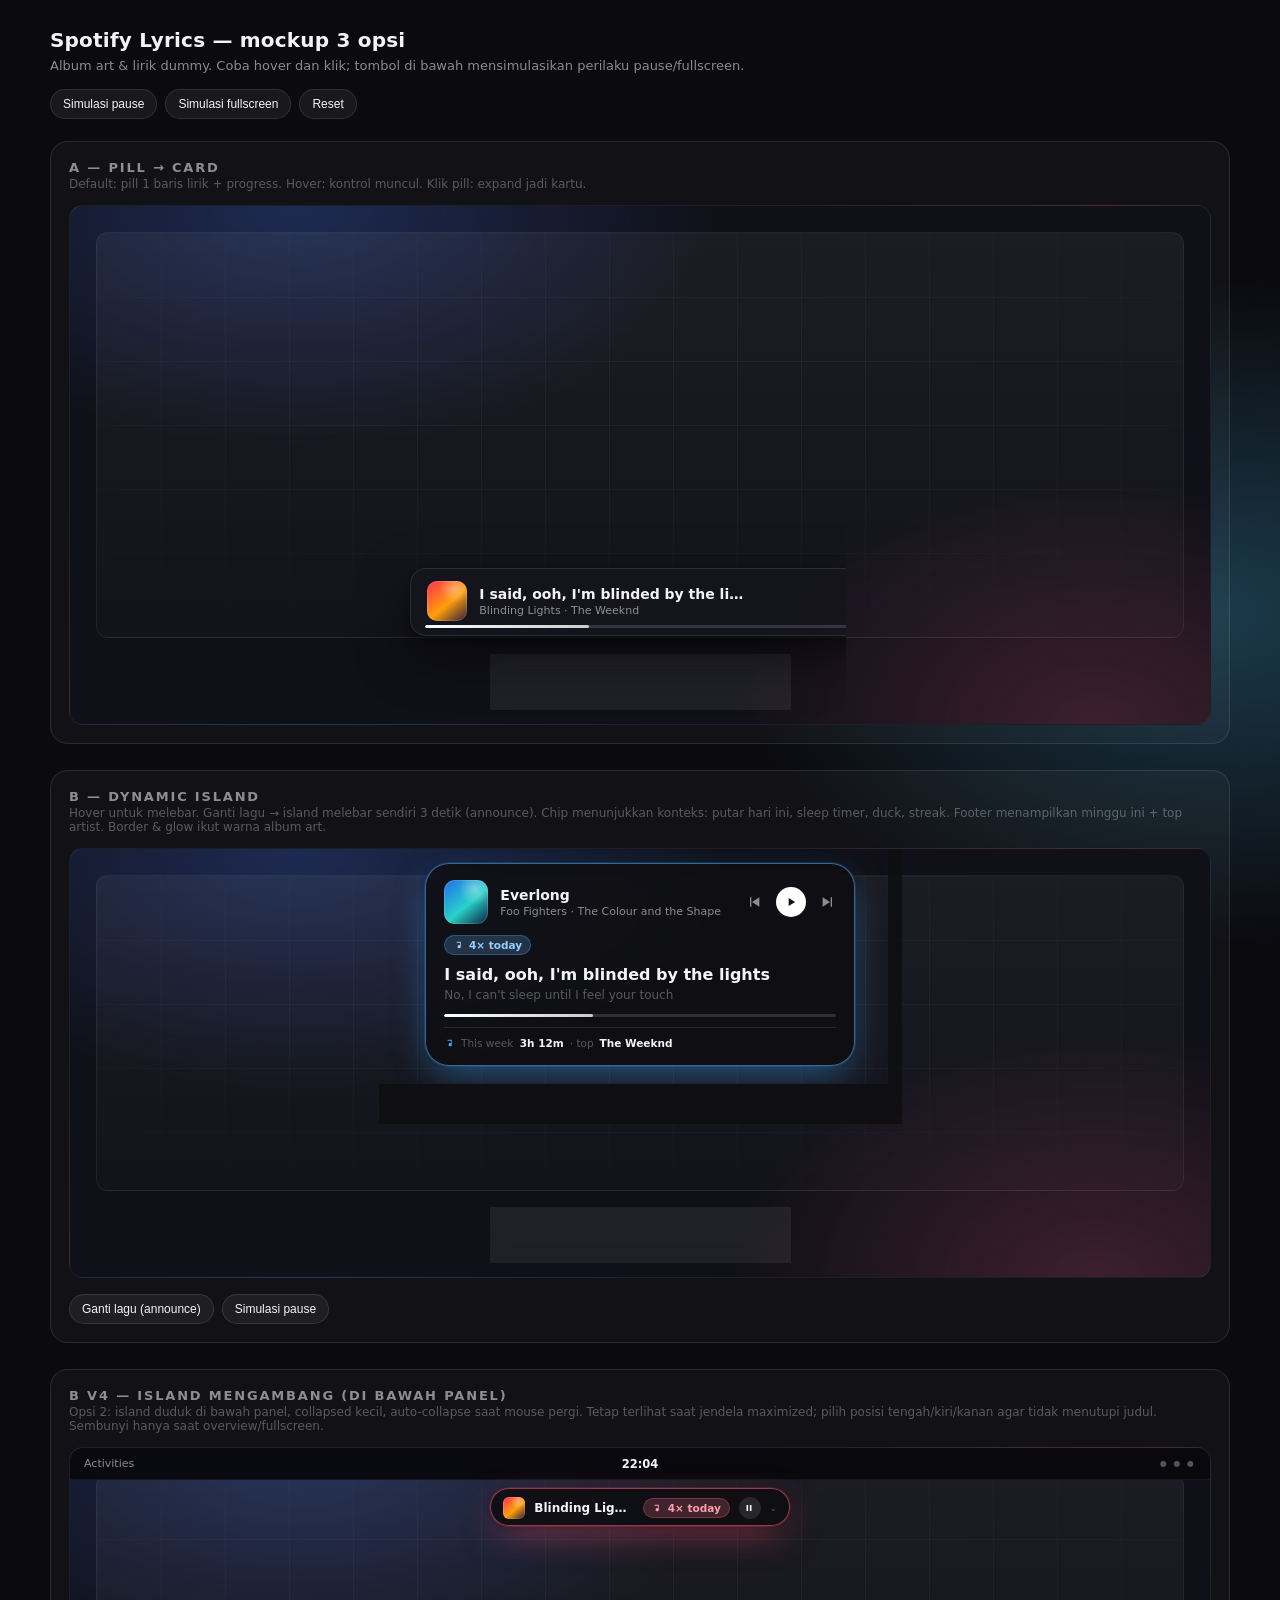
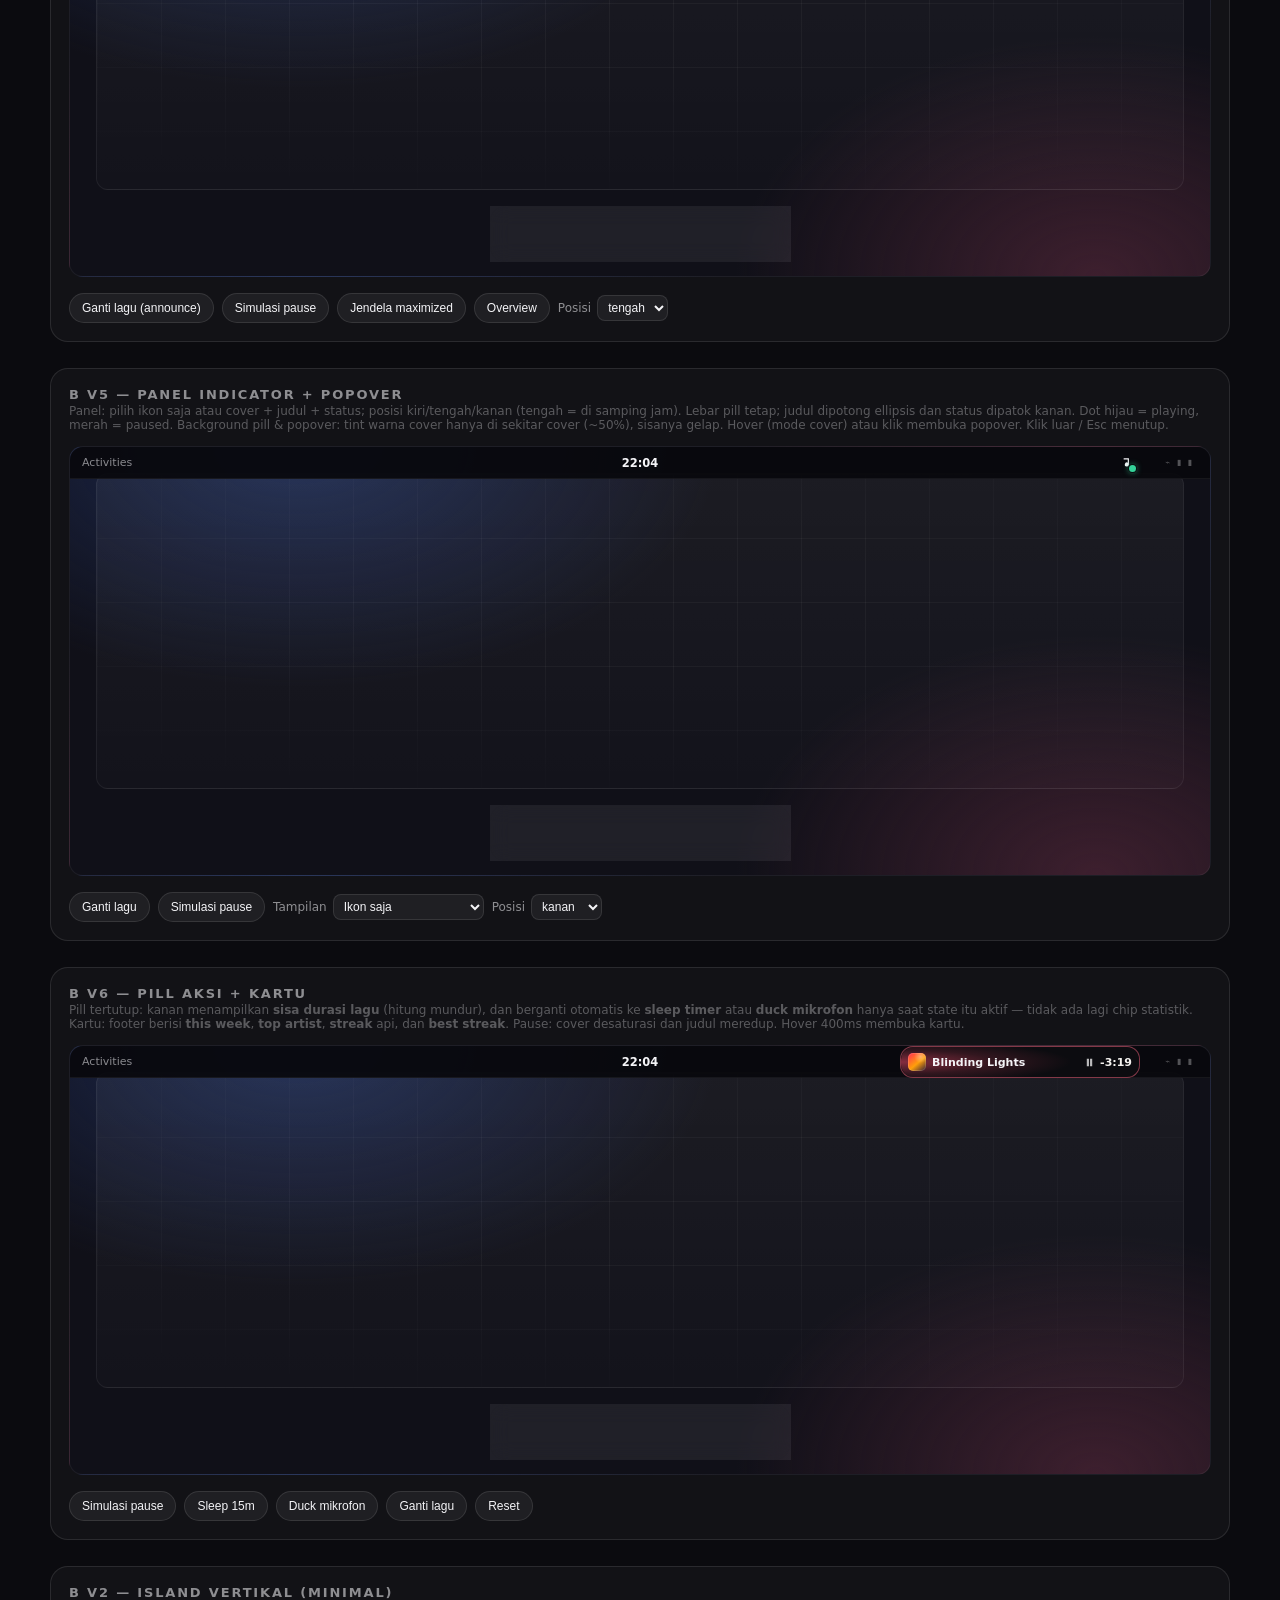
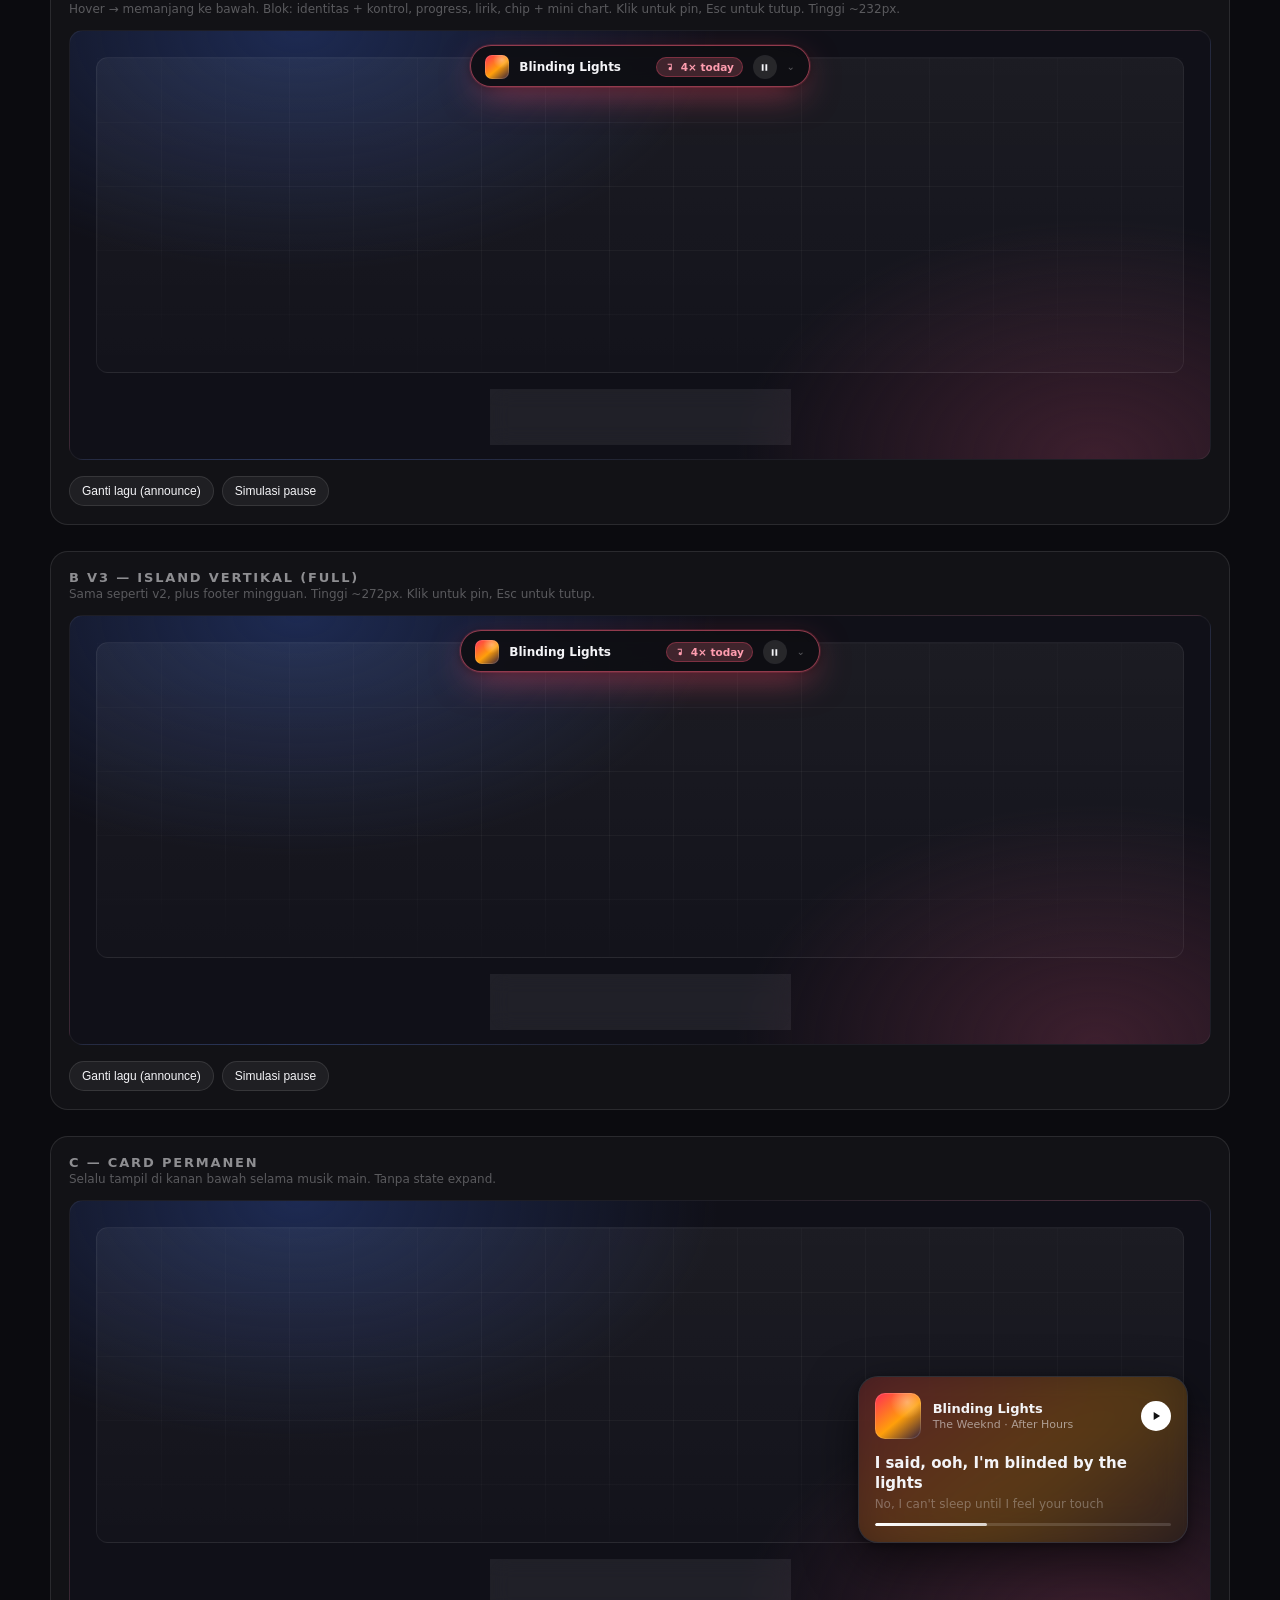
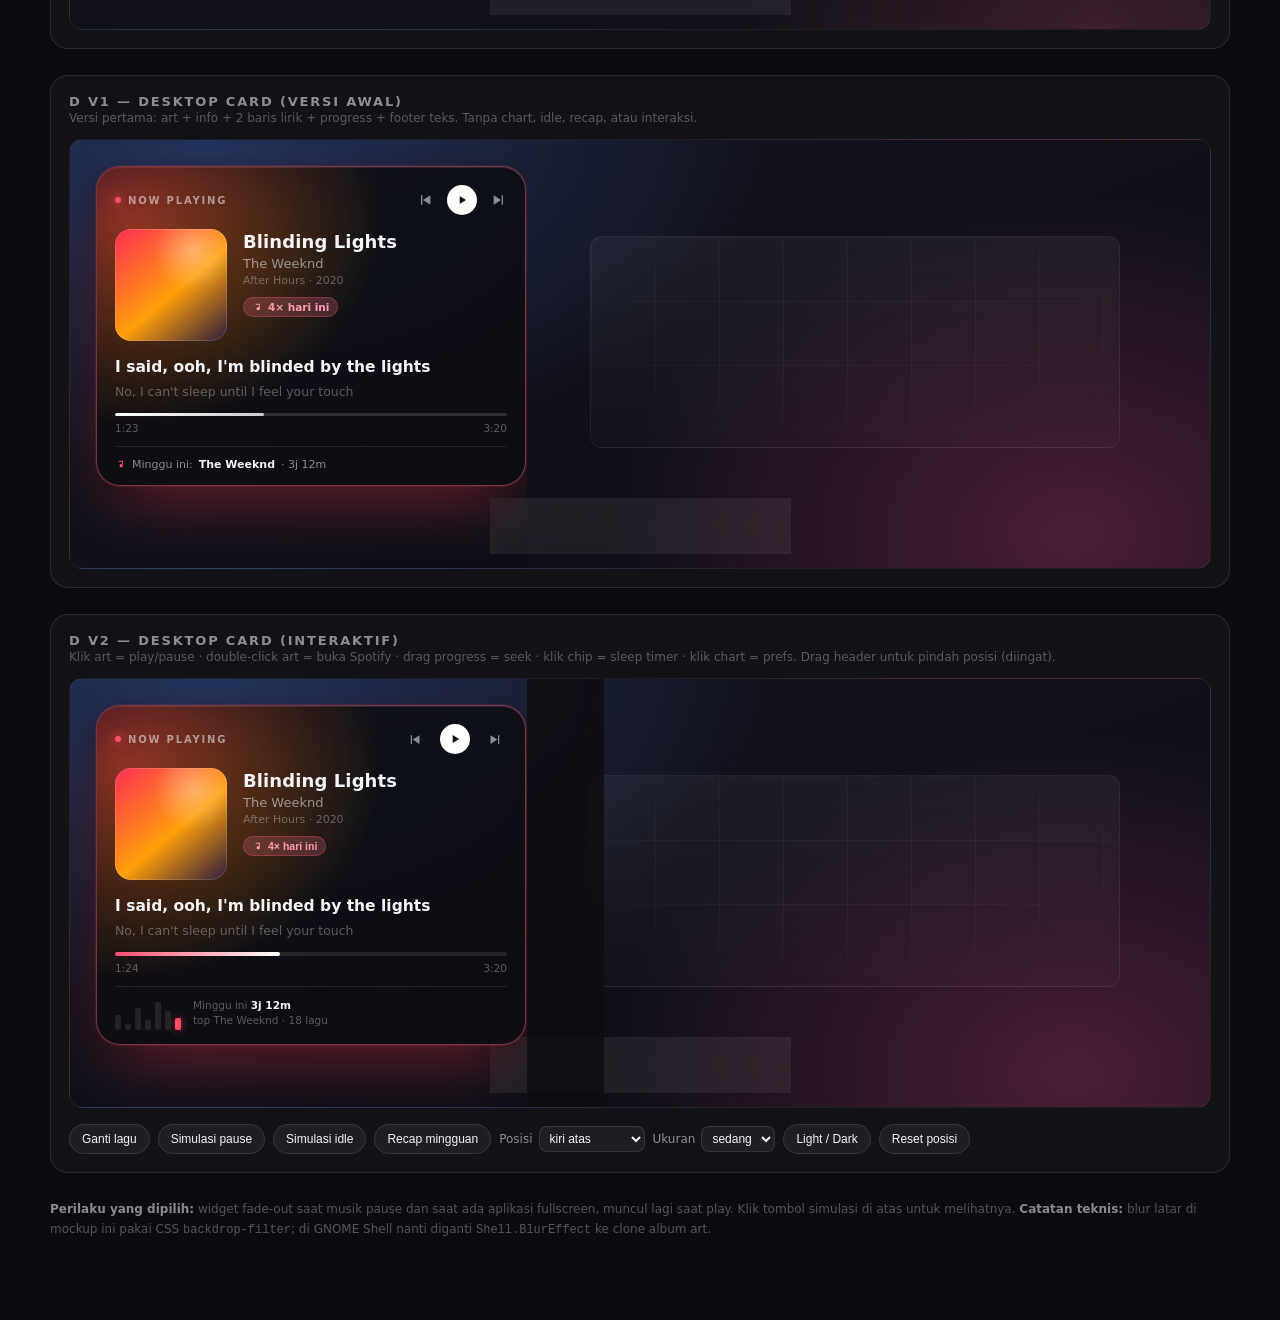
==== mockup/index.html @ e98d013d "add project" ====
<!DOCTYPE html>
<html lang="id">
<head>
<meta charset="utf-8">
<meta name="viewport" content="width=device-width,initial-scale=1">
<title>Spotify Lyrics — Mockup</title>
<style>
  :root{
    --text:#f4f4f7;
    --dim:rgba(244,244,247,.55);
    --faint:rgba(244,244,247,.32);
    --line:rgba(255,255,255,.10);
    --accent:#ff4d6d;
    --art:linear-gradient(140deg,#ff2d55 0%,#ff9f0a 55%,#2b1b3d 100%);
    --radius:22px;
    --shadow:0 18px 50px rgba(0,0,0,.55), 0 2px 8px rgba(0,0,0,.35);
  }
  *{box-sizing:border-box}
  html,body{margin:0}
  body{
    font-family:Cantarell,"Inter",system-ui,-apple-system,sans-serif;
    background:
      radial-gradient(1200px 700px at 15% -10%, #2a1f4d 0%, transparent 60%),
      radial-gradient(900px 600px at 95% 10%, #1b3a4b 0%, transparent 55%),
      radial-gradient(900px 900px at 50% 120%, #3a1b2b 0%, transparent 60%),
      #0b0b0f;
    color:var(--text);
    min-height:100vh;
    padding:28px 28px 80px;
  }
  header{max-width:1180px;margin:0 auto 22px}
  h1{font-size:20px;font-weight:700;margin:0 0 6px;letter-spacing:.2px}
  header p{margin:0;color:var(--dim);font-size:13px}
  .toolbar{display:flex;gap:8px;flex-wrap:wrap;margin:16px 0 0}
  .toolbar button{
    appearance:none;border:1px solid var(--line);background:rgba(255,255,255,.06);
    color:var(--text);padding:7px 12px;border-radius:999px;font-size:12px;
    cursor:pointer;transition:background .15s,border-color .15s;
  }
  .toolbar button:hover{background:rgba(255,255,255,.11)}
  .toolbar button.on{background:rgba(255,77,109,.18);border-color:rgba(255,77,109,.5)}
  main{max-width:1180px;margin:0 auto;display:grid;gap:26px}

  .demo{background:rgba(255,255,255,.03);border:1px solid var(--line);border-radius:18px;padding:18px}
  .demo h2{font-size:13px;text-transform:uppercase;letter-spacing:.14em;color:var(--dim);margin:0 0 2px}
  .demo .hint{font-size:12px;color:var(--faint);margin:0 0 14px}

  .stage{
    position:relative;height:430px;border-radius:14px;overflow:hidden;
    background:
      radial-gradient(700px 400px at 20% 0%, #1d2a52 0%, transparent 60%),
      radial-gradient(600px 400px at 90% 100%, #3d1f2e 0%, transparent 60%),
      #101018;
    border:1px solid rgba(255,255,255,.06);
  }
  .stage.tall{height:520px}
  .fakewindow{
    position:absolute;inset:26px 26px 86px;border-radius:12px;
    background:linear-gradient(180deg,rgba(255,255,255,.05),rgba(255,255,255,.015));
    border:1px solid rgba(255,255,255,.06);
  }
  .fakewindow::before{
    content:"";position:absolute;inset:0;
    background:
      linear-gradient(90deg,rgba(255,255,255,.04) 1px,transparent 1px) 0 0/64px 64px,
      linear-gradient(rgba(255,255,255,.04) 1px,transparent 1px) 0 0/64px 64px;
    mask-image:radial-gradient(80% 70% at 50% 40%,#000 30%,transparent 100%);
  }
  .dock{
    position:absolute;left:50%;bottom:14px;transform:translateX(-50%);
    width:300px;height:56px;border-radius:16px;
    background:rgba(255,255,255,.07);border:1px solid rgba(255,255,255,.09);
    backdrop-filter:blur(10px);
  }

  .widget{
    transition:opacity .25s ease, transform .25s cubic-bezier(.2,.7,.3,1);
  }
  body.paused .widget, body.fullscreen .widget{opacity:0;transform:translateY(10px) scale(.98);pointer-events:none}

  .art{
    background:var(--art);border-radius:10px;flex:0 0 auto;
    box-shadow:inset 0 0 0 1px rgba(255,255,255,.14);
    position:relative;overflow:hidden;
  }
  .art::after{
    content:"";position:absolute;inset:0;
    background:radial-gradient(60% 60% at 70% 20%,rgba(255,255,255,.35),transparent 60%);
  }

  .progress{position:relative;height:3px;border-radius:99px;background:rgba(255,255,255,.14);overflow:hidden}
  .progress i{
    position:absolute;inset:0 auto 0 0;width:38%;border-radius:99px;
    background:linear-gradient(90deg,#fff,rgba(255,255,255,.75));
    animation:play 32s linear infinite;
  }
  @keyframes play{from{width:4%}to{width:100%}}

  .lyric{transition:opacity .16s ease, transform .16s ease}
  .lyric.swap{opacity:0;transform:translateY(5px)}

  .ctl{display:flex;align-items:center;gap:14px;color:var(--dim)}
  .ctl svg{width:16px;height:16px;fill:currentColor}
  .ctl .play{width:30px;height:30px;border-radius:50%;display:grid;place-items:center;background:#fff;color:#111}

  /* ---------- A: pill -> card ---------- */
  .a-wrap{position:absolute;left:50%;bottom:88px;transform:translateX(-50%);width:460px}
  .pill{
    position:relative;display:flex;align-items:center;gap:12px;
    padding:12px 16px 14px;border-radius:16px;
    background:rgba(22,22,28,.72);
    border:1px solid rgba(255,255,255,.10);
    box-shadow:var(--shadow);
    backdrop-filter:blur(18px) saturate(140%);
    cursor:pointer;
    transition:border-color .18s, background .18s;
  }
  .pill:hover{border-color:rgba(255,255,255,.22);background:rgba(26,26,33,.82)}
  .pill .art{width:40px;height:40px}
  .pill .body{flex:1;min-width:0}
  .pill .lyric{font-size:14px;font-weight:600;white-space:nowrap;overflow:hidden;text-overflow:ellipsis}
  .pill .meta{font-size:11px;color:var(--dim);margin-top:2px;white-space:nowrap;overflow:hidden;text-overflow:ellipsis}
  .pill .ctl{opacity:0;transform:translateX(6px);transition:opacity .18s,transform .18s;margin-left:4px}
  .pill:hover .ctl{opacity:1;transform:none}
  .pill .progress{position:absolute;left:14px;right:14px;bottom:7px}

  .card{
    position:absolute;left:0;right:0;bottom:0;
    padding:20px 20px 18px;border-radius:var(--radius);
    background:rgba(18,18,24,.78);
    border:1px solid rgba(255,255,255,.12);
    box-shadow:var(--shadow);
    backdrop-filter:blur(22px) saturate(150%);
    opacity:0;transform:translateY(10px) scale(.985);
    pointer-events:none;
    transition:opacity .22s ease,transform .22s cubic-bezier(.2,.7,.3,1);
    overflow:hidden;
  }
  .card::before{
    content:"";position:absolute;inset:-40px;background:var(--art);filter:blur(40px) saturate(120%);opacity:.32;z-index:-1;
  }
  .a-wrap.open .card{opacity:1;transform:none;pointer-events:auto}
  .a-wrap.open .pill{opacity:0;pointer-events:none;transform:translateY(6px)}

  .card .top{display:flex;gap:14px;align-items:center}
  .card .top .art{width:56px;height:56px;border-radius:12px}
  .card .titles{flex:1;min-width:0}
  .card .title{font-size:15px;font-weight:700;letter-spacing:.1px}
  .card .sub{font-size:12px;color:var(--dim);margin-top:3px}
  .card .close{
    width:28px;height:28px;border-radius:50%;display:grid;place-items:center;
    background:rgba(255,255,255,.08);color:var(--dim);cursor:pointer;border:0;font-size:14px;
  }
  .card .close:hover{background:rgba(255,255,255,.16);color:#fff}

  .card .lines{margin:18px 0 16px;display:grid;gap:8px;min-height:86px;align-content:center}
  .card .l-prev,.card .l-next{font-size:14px;color:var(--faint);transition:opacity .16s}
  .card .l-cur{font-size:21px;font-weight:700;letter-spacing:.1px;line-height:1.25;transition:opacity .16s,transform .16s}

  /* ---------- B: island ---------- */
  .b-island{
    position:absolute;left:50%;top:14px;transform:translateX(-50%);
    display:flex;align-items:flex-start;gap:10px;
    padding:8px 14px;border-radius:999px;
    background:rgba(14,14,18,.86);
    border:1px solid color-mix(in srgb, var(--accent) 48%, rgba(255,255,255,.12));
    box-shadow:
      0 0 0 1px color-mix(in srgb, var(--accent) 16%, transparent),
      0 12px 36px -8px color-mix(in srgb, var(--accent) 55%, transparent),
      0 2px 10px rgba(0,0,0,.5);
    backdrop-filter:blur(18px);
    cursor:pointer;overflow:hidden;
    transition:width .32s cubic-bezier(.2,.8,.25,1),border-radius .32s,padding .32s,box-shadow .6s;
    width:302px;
  }
  .b-island .collapsed-part{display:flex;align-items:center;gap:10px;width:100%}
  .b-island .art{width:24px;height:24px;border-radius:7px}
  .b-island .mini{font-size:12px;font-weight:600;white-space:nowrap;overflow:hidden;text-overflow:ellipsis;flex:1}
  .b-island.announce .art{animation:pulse 1.4s ease-in-out infinite}
  @keyframes pulse{50%{transform:scale(1.07)}}

  .chip{
    display:inline-flex;align-items:center;gap:5px;
    padding:3px 8px;border-radius:999px;
    background:color-mix(in srgb, var(--accent) 16%, rgba(255,255,255,.06));
    border:1px solid color-mix(in srgb, var(--accent) 32%, transparent);
    color:color-mix(in srgb, var(--accent) 55%, #fff);
    font-size:10.5px;font-weight:600;white-space:nowrap;
    transition:opacity .18s;
  }
  .chip.swap{opacity:0}
  .chip .ico{width:11px;height:11px;fill:currentColor;flex:0 0 auto}

  .b-island .exp{display:none;width:100%}
  .b-island.open{width:430px;border-radius:24px;padding:16px 18px}
  .b-island.open .collapsed-part{display:none}
  .b-island.open .exp{display:block}
  .b-island .exp .row{display:flex;align-items:center;gap:12px}
  .b-island .exp .art{width:44px;height:44px;border-radius:11px}
  .b-island .exp .title{font-size:14px;font-weight:700}
  .b-island .exp .sub{font-size:11px;color:var(--dim);margin-top:2px}
  .b-island .exp .chiprow{margin-top:11px}
  .b-island .exp .l-cur{font-size:16px;font-weight:700;margin-top:10px}
  .b-island .exp .l-next{font-size:12px;color:var(--faint);margin-top:4px}
  .b-island .exp .progress{margin-top:12px}




  /* ---------- B v4: floating island below panel ---------- */
  .b4-panel{
    position:absolute;top:0;left:0;right:0;height:32px;z-index:1;
    display:flex;align-items:center;justify-content:space-between;
    padding:0 14px;font-size:11px;color:var(--dim);
    background:rgba(8,8,12,.92);border-bottom:1px solid rgba(255,255,255,.06);
  }
  .b4-clock{position:absolute;left:50%;transform:translateX(-50%);font-size:11.5px;font-weight:600;color:var(--text)}
  .b4-status{letter-spacing:2px;font-size:8px;color:var(--faint)}
  .b4-island{
    position:absolute;left:50%;top:40px;transform:translateX(-50%);
    width:300px;height:38px;padding:7px 12px;border-radius:999px;z-index:2;
    display:flex;flex-direction:column;overflow:hidden;
    background:rgba(14,14,18,.90);
    border:1px solid color-mix(in srgb, var(--accent) 48%, rgba(255,255,255,.12));
    box-shadow:
      0 0 0 1px color-mix(in srgb, var(--accent) 16%, transparent),
      0 12px 36px -8px color-mix(in srgb, var(--accent) 55%, transparent),
      0 2px 10px rgba(0,0,0,.5);
    backdrop-filter:blur(18px);cursor:pointer;
    transition:width .3s cubic-bezier(.2,.8,.25,1),height .3s cubic-bezier(.2,.8,.25,1),
      border-radius .3s,padding .3s,opacity .25s ease,transform .25s cubic-bezier(.2,.7,.3,1);
  }
  .b4-island.pos-left{left:14px;transform:none}
  .b4-island.pos-right{left:auto;right:14px;transform:none}
  .b4-island:hover{border-color:color-mix(in srgb, var(--accent) 62%, rgba(255,255,255,.14))}
  .b4-island.open{width:430px;height:220px;padding:16px 18px;border-radius:24px}
  .b4-island.pinned{border-color:color-mix(in srgb, var(--accent) 72%, transparent)}
  .b4-collapsed{display:flex;align-items:center;gap:9px;height:24px;flex:0 0 auto}
  .b4-island.open .b4-collapsed{display:none}
  .b4-island .art{width:22px;height:22px;border-radius:6px}
  .b4-mini{font-size:12px;font-weight:600;white-space:nowrap;overflow:hidden;text-overflow:ellipsis;flex:1}
  .b4-play{
    width:22px;height:22px;border-radius:50%;border:0;padding:0;flex:0 0 auto;
    display:grid;place-items:center;background:rgba(255,255,255,.10);color:var(--text);cursor:pointer;
  }
  .b4-play:hover{background:rgba(255,255,255,.18)}
  .b4-play svg{width:10px;height:10px;fill:currentColor}
  .b4-caret{font-size:9px;color:var(--faint);line-height:1;flex:0 0 auto}
  .b4-exp{display:none;flex-direction:column;flex:1;min-height:0}
  .b4-island.open .b4-exp{display:flex}
  .b4-row{display:flex;align-items:center;gap:12px;flex:0 0 auto}
  .b4-row .art{width:48px;height:48px;border-radius:11px}
  .b4-titles{flex:1;min-width:0}
  .b4-title{font-size:14px;font-weight:700}
  .b4-sub{font-size:11px;color:var(--dim);margin-top:2px;white-space:nowrap;overflow:hidden;text-overflow:ellipsis}
  .b4-row .ctl{gap:12px}
  .b4-row .ctl svg{width:15px;height:15px}
  .b4-row .ctl .play{border:0;padding:0;cursor:pointer;font:inherit}
  .b4-chiprow{margin-top:10px}
  .b4-lyrics{margin-top:10px;flex:0 0 auto}
  .b4-l-cur{font-size:15px;font-weight:700;line-height:1.3;white-space:nowrap;overflow:hidden;text-overflow:ellipsis}
  .b4-l-next{font-size:11.5px;color:var(--faint);margin-top:4px;white-space:nowrap;overflow:hidden;text-overflow:ellipsis}
  .b4-island .progress{margin-top:12px;flex:0 0 auto}
  .b4-island .b-foot{margin-top:10px}
  body.paused .b4-island,body.fullscreen .b4-island{
    opacity:0;pointer-events:none;
  }
  body.b4-overview .b4-island{
    opacity:0;pointer-events:none;
  }
  body.b4-max .b4-stage .fakewindow{inset:36px 12px 80px}
  .b4-ov{
    position:absolute;inset:0;display:none;place-items:center;z-index:3;
    background:rgba(8,8,12,.72);backdrop-filter:blur(2px);
    font-size:13px;letter-spacing:.22em;text-transform:uppercase;color:var(--dim);
  }
  .b4-ov.show{display:grid}


  /* ---------- B v5: panel indicator + popover ---------- */
  .b5-panel{
    position:absolute;top:0;left:0;right:0;height:32px;z-index:1;
    display:flex;align-items:center;justify-content:space-between;
    padding:0 12px;font-size:11px;color:var(--dim);
    background:rgba(8,8,12,.92);border-bottom:1px solid rgba(255,255,255,.06);
  }
  .b5-clock{position:absolute;left:50%;transform:translateX(-50%);font-size:11.5px;font-weight:600;color:var(--text)}
  .b5-right{display:flex;align-items:center;gap:6px}
  .b5-sys{font-size:8px;letter-spacing:2px;color:var(--faint);margin-right:4px}
  .b5-ind{
    position:absolute;top:4px;display:flex;align-items:center;justify-content:center;
    width:28px;height:24px;border:0;border-radius:999px;padding:0;
    background:transparent;color:var(--text);cursor:pointer;
    transition:left .2s ease,right .2s ease,width .2s ease,background .15s;
  }
  .b5-ind.pos-left{left:84px;right:auto}
  .b5-ind.pos-center{left:calc(50% + 26px);right:auto}
  .b5-ind.pos-right{right:70px;left:auto}
  .b5-ind:hover{background:rgba(255,255,255,.12)}
  .b5-ind[aria-expanded="true"]{background:rgba(255,255,255,.12)}
  .b5-ind.mode-pill:hover,.b5-ind.mode-pill[aria-expanded="true"]{
    background:rgba(13,13,18,.88);box-shadow:0 0 0 1px rgba(255,255,255,.10);
  }
  .b5-icon-wrap{position:relative;display:flex;align-items:center;justify-content:center}
  .b5-ind-icon{width:14px;height:14px;fill:currentColor}
  .b5-badge{
    position:absolute;right:-3px;bottom:-2px;width:8px;height:8px;border-radius:50%;
    background:#34d399;
    box-shadow:
      0 0 0 1px rgba(8,8,12,.85),
      0 0 6px rgba(52,211,153,.80);
    transition:background .18s ease,box-shadow .18s ease;
  }
  body.paused .b5-badge{
    background:#ff5a5f;
    box-shadow:
      0 0 0 1px rgba(8,8,12,.80),
      0 0 5px rgba(255,90,95,.75);
  }
  .b5-icon-wrap .b5-badge{width:7px;height:7px;right:-3px;bottom:-2px}
  .b5-ind.b5-flash .b5-badge{animation:pulse 1s ease-in-out 2}
  .b5-inline{display:none;flex:1;align-items:center;gap:6px;min-width:0;position:relative;z-index:1}
  .b5-ind.mode-pill{
    top:3px;width:240px;height:26px;padding:0 10px;isolation:isolate;overflow:hidden;
    justify-content:flex-start;background:rgba(13,13,18,.88);
  }
  .b5-ind.mode-pill::after{
    content:"";position:absolute;inset:-8px;z-index:-1;border-radius:inherit;
    background:var(--art);filter:blur(14px) saturate(1.2);opacity:.50;
    -webkit-mask-image:radial-gradient(55% 130% at 8% 50%, #000 0%, transparent 62%);
    mask-image:radial-gradient(55% 130% at 8% 50%, #000 0%, transparent 62%);
  }
  .b5-ind.mode-pill:hover,.b5-ind.mode-pill[aria-expanded="true"]{background:rgba(255,255,255,.13)}
  .b5-ind.mode-pill .b5-icon-wrap{display:none}
  .b5-ind.mode-pill .b5-inline{display:flex}
  .b5-inline .art{position:relative;width:18px;height:18px;border-radius:5px;overflow:visible}
  .b5-inline .art::after{border-radius:5px}
  .b5-inline .art .b5-badge{z-index:2}
  .b5-mini{
    flex:0 0 116px;width:116px;font-size:11px;font-weight:600;
    white-space:nowrap;overflow:hidden;text-overflow:ellipsis;
  }
  .b5-ind.mode-pill .chip{
    flex:0 0 auto;max-width:72px;font-size:9px;padding:2px 7px;margin-left:auto;
    white-space:nowrap;overflow:hidden;text-overflow:ellipsis;
  }
  .b5-ind.mode-pill .chip .ico{width:9px;height:9px}
  .b5-ind.mode-pill.b5-flash{box-shadow:0 0 0 2px color-mix(in srgb, var(--accent) 55%, transparent)}
  .b5-pop{
    position:absolute;top:38px;right:12px;width:360px;padding:16px;border-radius:18px;
    background:rgba(13,13,18,.88);isolation:isolate;
    border:1px solid color-mix(in srgb, var(--accent) 40%, rgba(255,255,255,.12));
    box-shadow:
      0 18px 44px -10px color-mix(in srgb, var(--accent) 45%, rgba(0,0,0,.6)),
      0 2px 10px rgba(0,0,0,.5);
    backdrop-filter:blur(20px);z-index:3;
    opacity:0;transform:translateY(-6px) scale(.985);transform-origin:top right;
    pointer-events:none;transition:opacity .18s ease,transform .18s cubic-bezier(.2,.7,.3,1);
  }
  .b5-pop.open{opacity:1;transform:none;pointer-events:auto}
  .b5-pop::after{
    content:"";position:absolute;inset:0;z-index:-1;border-radius:inherit;
    background:var(--art);filter:blur(26px) saturate(1.2);opacity:.50;
    clip-path:inset(0 round 18px);
    -webkit-mask-image:radial-gradient(55% 55% at 11% 17%, #000 0%, transparent 64%);
    mask-image:radial-gradient(55% 55% at 11% 17%, #000 0%, transparent 64%);
  }
  .b5-pop.pop-left{left:12px;right:auto}
  .b5-pop.pop-center{
    left:50%;right:auto;transform:translateX(-50%) translateY(-6px) scale(.985);
    transform-origin:top center;
  }
  .b5-pop.pop-center.open{transform:translateX(-50%)}
  .b5-pop::before{
    content:"";position:absolute;top:-6px;left:var(--arrow-x, 22px);right:auto;width:10px;height:10px;
    background:rgba(13,13,18,.88);
    border-left:1px solid color-mix(in srgb, var(--accent) 40%, rgba(255,255,255,.12));
    border-top:1px solid color-mix(in srgb, var(--accent) 40%, rgba(255,255,255,.12));
    transform:rotate(45deg);border-radius:2px 0 0 0;
  }
  .b5-row{display:flex;align-items:center;gap:12px}
  .b5-row .art{width:48px;height:48px;border-radius:11px}
  .b5-titles{flex:1;min-width:0}
  .b5-title{font-size:14px;font-weight:700}
  .b5-sub{font-size:11px;color:var(--dim);margin-top:2px;white-space:nowrap;overflow:hidden;text-overflow:ellipsis}
  .b5-row .ctl{gap:12px}
  .b5-row .ctl svg{width:15px;height:15px}
  .b5-row .ctl .play{border:0;padding:0;cursor:pointer;font:inherit}
  .b5-chiprow{margin-top:10px}
  .b5-lyrics{margin-top:10px}
  .b5-lyrics .l-cur{font-size:15px;font-weight:700;line-height:1.3;white-space:nowrap;overflow:hidden;text-overflow:ellipsis}
  .b5-lyrics .l-next{font-size:11.5px;color:var(--faint);margin-top:4px;white-space:nowrap;overflow:hidden;text-overflow:ellipsis}
  .b5-pop .progress{margin-top:12px}
  .b5-pop .b-foot{margin-top:10px}

  /* ---------- B v6: action slot (play/pause ⇄ state) ---------- */
  .v6-panel{
    position:absolute;top:0;left:0;right:0;height:32px;z-index:1;
    display:flex;align-items:center;justify-content:space-between;
    padding:0 12px;font-size:11px;color:var(--dim);
    background:rgba(8,8,12,.92);border-bottom:1px solid rgba(255,255,255,.06);
  }
  .v6-clock{position:absolute;left:50%;transform:translateX(-50%);font-size:11.5px;font-weight:600;color:var(--text)}
  .v6-sys{font-size:8px;letter-spacing:2px;color:var(--faint);margin-right:4px}

  .v6-ind{
    position:absolute;top:0;right:70px;height:32px;width:240px;box-sizing:border-box;
    display:flex;align-items:center;gap:6px;padding:0 6px 0 7px;
    border:1px solid color-mix(in srgb,var(--accent) 42%, rgba(255,255,255,.12));
    border-radius:13px;background:rgba(13,13,18,.88);color:var(--text);
    font:inherit;text-align:left;cursor:pointer;overflow:hidden;isolation:isolate;
    transition:border-color .2s ease,box-shadow .2s ease;
  }
  .v6-ind::after{
    content:"";position:absolute;inset:0;z-index:-1;border-radius:inherit;
    background:radial-gradient(130% 130% at 0% 50%,
      color-mix(in srgb,var(--accent) 50%, transparent) 0%,
      color-mix(in srgb,var(--accent) 16%, transparent) 30%,
      transparent 55%);
  }
  .v6-ind:hover{border-color:color-mix(in srgb,var(--accent) 62%, rgba(255,255,255,.14))}
  .v6-ind[aria-expanded="true"]{box-shadow:0 0 0 2px color-mix(in srgb,var(--accent) 45%, transparent)}
  .v6-ind:focus-visible{outline:2px solid color-mix(in srgb,var(--accent) 70%, #fff);outline-offset:2px}

  .v6-ind .art{width:18px;height:18px;border-radius:5px;transition:filter .2s ease}
  .v6-mini{
    flex:0 0 116px;width:116px;font-size:11px;font-weight:600;
    white-space:nowrap;overflow:hidden;text-overflow:ellipsis;
    transition:color .2s ease;
  }

  .v6-slot{
    margin-left:auto;flex:0 0 auto;display:flex;align-items:center;justify-content:center;gap:4px;
    height:24px;min-width:24px;padding:0 6px;
    border:1px solid transparent;border-radius:999px;background:transparent;
    color:rgba(255,255,255,.72);font:inherit;cursor:pointer;
    transition:background .15s ease,color .15s ease,border-color .15s ease;
  }
  .v6-slot:hover{background:rgba(255,255,255,.14);color:#fff}
  .v6-slot:focus-visible{outline:2px solid color-mix(in srgb,var(--accent) 70%, #fff);outline-offset:1px}
  .v6-slot svg{width:13px;height:13px;fill:currentColor;flex:0 0 auto}
  .v6-slot .v6-slot-text{
    font-size:11px;font-weight:600;font-variant-numeric:tabular-nums;
    letter-spacing:0;white-space:nowrap;
    transition:opacity .15s ease;
  }
  .v6-slot.is-action{
    width:auto;padding:0;border-color:transparent;background:transparent;cursor:default;
  }
  /* Countdown matches the title: 11px / 600, so the pill reads as one line. */
  .v6-slot.is-action .v6-slot-text{
    color:#f4f2ef;font-weight:600;font-size:11px;letter-spacing:0;
  }
  .v6-ind.is-paused .v6-slot.is-action .v6-slot-text{color:rgba(244,242,239,.55)}
  .v6-ind.is-paused .v6-slot.is-state svg{opacity:.55}
  .v6-slot.swap .v6-slot-text{opacity:0}
  .v6-slot.is-state{
    border-color:color-mix(in srgb,var(--accent) 55%, transparent);
    background:color-mix(in srgb,var(--accent) 18%, transparent);
    box-shadow:0 0 0 1px rgba(8,8,12,.55);
  }
  .v6-slot.is-state svg{filter:drop-shadow(0 0 2px rgba(8,8,12,.75))}
  .v6-slot.is-state .v6-slot-text{color:#f4f2ef;font-size:11px;font-weight:600;letter-spacing:0}

  .v6-ind.is-paused .art{filter:saturate(.35) brightness(.85)}
  .v6-ind.is-paused .v6-mini{color:rgba(244,242,239,.58)}
  .v6-ind.is-paused{border-color:color-mix(in srgb,var(--accent) 22%, rgba(255,255,255,.10))}

  .v6-pop{
    position:absolute;top:38px;right:12px;width:360px;padding:16px;border-radius:18px;
    background:rgba(13,13,18,.88);isolation:isolate;
    border:1px solid color-mix(in srgb,var(--accent) 40%, rgba(255,255,255,.12));
    box-shadow:
      0 18px 44px -10px color-mix(in srgb,var(--accent) 45%, rgba(0,0,0,.6)),
      0 2px 10px rgba(0,0,0,.5);
    backdrop-filter:blur(20px);z-index:3;
    opacity:0;transform:translateY(-6px) scale(.985);transform-origin:top right;
    pointer-events:none;
    transition:opacity .18s ease,transform .18s cubic-bezier(.2,.7,.3,1);
  }
  .v6-pop.open{opacity:1;transform:none;pointer-events:auto}
  .v6-pop::after{
    content:"";position:absolute;inset:0;z-index:-1;border-radius:inherit;
    background:radial-gradient(90% 90% at 11% 17%,
      color-mix(in srgb,var(--accent) 50%, transparent) 0%,
      color-mix(in srgb,var(--accent) 16%, transparent) 45%,
      transparent 100%);
    clip-path:inset(0 round 18px);
  }
  .v6-pop::before{
    content:"";position:absolute;top:-6px;left:var(--arrow-x,22px);width:10px;height:10px;
    background:rgba(13,13,18,.88);
    border-left:1px solid color-mix(in srgb,var(--accent) 40%, rgba(255,255,255,.12));
    border-top:1px solid color-mix(in srgb,var(--accent) 40%, rgba(255,255,255,.12));
    transform:rotate(45deg);border-radius:2px 0 0 0;
  }
  .v6-pop .v6-row{display:flex;align-items:center;gap:12px}
  .v6-pop .v6-row .art{width:64px;height:64px;border-radius:14px}
  .v6-titles{flex:1;min-width:0}
  .v6-title{font-size:14px;font-weight:700}
  .v6-sub{font-size:11px;color:var(--dim);margin-top:2px;white-space:nowrap;overflow:hidden;text-overflow:ellipsis}
  .v6-pop .ctl{gap:12px}
  .v6-pop .ctl svg{width:15px;height:15px}
  .v6-pop .ctl .play{border:0;padding:0;cursor:pointer;font:inherit}
  .v6-lyrics{margin-top:10px}
  .v6-lyrics .l-cur{font-size:15px;font-weight:700;line-height:1.3;white-space:nowrap;overflow:hidden;text-overflow:ellipsis}
  .v6-lyrics .l-next{font-size:11.5px;color:var(--faint);margin-top:4px;white-space:nowrap;overflow:hidden;text-overflow:ellipsis}
  .v6-pop .progress{margin-top:12px}
  /* One type scale for the whole footer: 11px / 14px icons everywhere.
     Hierarchy comes from colour contrast, not from different sizes. */
  .v6-foot{
    display:flex;align-items:center;gap:6px;margin-top:10px;padding-top:9px;
    border-top:1px solid rgba(255,255,255,.10);
    font-size:11px;line-height:14px;color:rgba(255,255,255,.48);
    font-variant-numeric:tabular-nums;
  }
  .v6-foot .v6-foot-ico{
    width:14px;height:14px;flex:0 0 auto;
    fill:color-mix(in srgb,var(--accent) 90%, #fff);
    filter:drop-shadow(0 0 2px color-mix(in srgb,var(--accent) 75%, transparent));
  }
  .v6-foot-text{white-space:nowrap;overflow:hidden;text-overflow:ellipsis}
  .v6-foot b{color:rgba(244,242,239,.88);font-weight:700}
  .v6-foot-stats{
    margin-left:auto;display:flex;align-items:center;gap:10px;flex:0 0 auto;
  }
  .v6-streak{display:flex;align-items:center;gap:4px;color:rgba(255,255,255,.62)}
  .v6-streak svg{
    width:14px;height:14px;flex:0 0 auto;
    fill:#ffb066;
    filter:drop-shadow(0 0 2px rgba(255,120,20,.95)) drop-shadow(0 0 6px rgba(255,80,0,.55));
  }
  .v6-streak b{color:#f4f2ef;font-weight:700}
  .v6-best{
    display:flex;align-items:center;gap:4px;
    padding-left:10px;border-left:1px solid rgba(255,255,255,.10);
    color:rgba(255,255,255,.40);
  }
  .v6-best b{color:rgba(255,255,255,.62);font-weight:700}

  @media (prefers-reduced-motion: reduce){
    .v6-pop,.v6-ind,.v6-slot{transition-duration:0s}
  }

  /* ---------- B v2 / B v3: island vertikal ---------- */
  .b2,.b3{
    position:absolute;left:50%;top:14px;transform:translateX(-50%);
    width:340px;height:42px;padding:8px 14px;border-radius:999px;
    display:flex;flex-direction:column;overflow:hidden;
    background:rgba(14,14,18,.90);
    border:1px solid color-mix(in srgb, var(--accent) 48%, rgba(255,255,255,.12));
    box-shadow:
      0 0 0 1px color-mix(in srgb, var(--accent) 16%, transparent),
      0 12px 36px -8px color-mix(in srgb, var(--accent) 55%, transparent),
      0 2px 10px rgba(0,0,0,.5);
    backdrop-filter:blur(18px);
    cursor:pointer;
    transition:width .3s cubic-bezier(.2,.8,.25,1),height .3s cubic-bezier(.2,.8,.25,1),
      border-radius .3s,padding .3s,opacity .25s ease,transform .25s cubic-bezier(.2,.7,.3,1);
  }
  .b3{width:360px}
  .b2:hover,.b3:hover{border-color:color-mix(in srgb, var(--accent) 62%, rgba(255,255,255,.14))}
  .b2.open{width:380px;height:232px;padding:16px 18px;border-radius:24px}
  .b3.open{width:400px;height:272px;padding:16px 18px;border-radius:24px}
  body.paused .b2,body.paused .b3,body.fullscreen .b2,body.fullscreen .b3{
    opacity:0;transform:translateX(-50%) translateY(10px) scale(.98);pointer-events:none;
  }
  .b2 .collapsed-part,.b3 .collapsed-part{display:flex;align-items:center;gap:10px;height:26px;flex:0 0 auto}
  .b2.open .collapsed-part,.b3.open .collapsed-part{display:none}
  .b2 .art,.b3 .art{width:24px;height:24px;border-radius:7px}
  .b2 .mini,.b3 .mini{font-size:12px;font-weight:600;white-space:nowrap;overflow:hidden;text-overflow:ellipsis;flex:1}
  .b2 .b-play,.b3 .b-play{
    width:24px;height:24px;border-radius:50%;border:0;padding:0;flex:0 0 auto;
    display:grid;place-items:center;background:rgba(255,255,255,.10);
    color:var(--text);cursor:pointer;
  }
  .b2 .b-play:hover,.b3 .b-play:hover{background:rgba(255,255,255,.18)}
  .b2 .b-play svg,.b3 .b-play svg{width:11px;height:11px;fill:currentColor}
  .b2 .caret,.b3 .caret{font-size:10px;color:var(--faint);line-height:1;flex:0 0 auto}
  .b2 .exp,.b3 .exp{display:none;flex-direction:column;flex:1;min-height:0}
  .b2.open .exp,.b3.open .exp{display:flex}
  .b2 .exp .row,.b3 .exp .row{display:flex;align-items:center;gap:12px;flex:0 0 auto}
  .b2 .exp .art,.b3 .exp .art{width:56px;height:56px;border-radius:12px}
  .b2 .exp .titles,.b3 .exp .titles{flex:1;min-width:0}
  .b2 .exp .title,.b3 .exp .title{font-size:15px;font-weight:700;letter-spacing:.1px}
  .b2 .exp .sub,.b3 .exp .sub{font-size:11.5px;color:var(--dim);margin-top:3px;white-space:nowrap;overflow:hidden;text-overflow:ellipsis}
  .b2 .exp .ctl,.b3 .exp .ctl{gap:12px}
  .b2 .exp .ctl svg,.b3 .exp .ctl svg{width:15px;height:15px}
  .b2 .exp .ctl .play,.b3 .exp .ctl .play{border:0;padding:0;cursor:pointer;font:inherit}
  .b2 .exp .progress,.b3 .exp .progress{margin-top:14px;flex:0 0 auto}
  .b2 .b-times,.b3 .b-times{display:flex;justify-content:space-between;font-size:10px;color:var(--faint);margin-top:5px;font-variant-numeric:tabular-nums}
  .b2 .b-lyrics,.b3 .b-lyrics{margin-top:12px;flex:0 0 auto}
  .b2 .b-lyrics .l-cur,.b3 .b-lyrics .l-cur{font-size:16px;font-weight:700;line-height:1.3;white-space:nowrap;overflow:hidden;text-overflow:ellipsis}
  .b2 .b-lyrics .l-next,.b3 .b-lyrics .l-next{font-size:12px;color:var(--faint);margin-top:4px;white-space:nowrap;overflow:hidden;text-overflow:ellipsis}
  .b2 .b-context,.b3 .b-context{display:flex;align-items:center;gap:10px;margin-top:auto;flex:0 0 auto}
  .b2 .b-chart,.b3 .b-chart{display:flex;align-items:flex-end;gap:3px;height:18px;margin-left:auto}
  .b2 .b-chart i,.b3 .b-chart i{display:block;width:5px;min-height:3px;border-radius:2px;background:var(--line)}
  .b2 .b-chart i.today,.b3 .b-chart i.today{background:var(--accent)}
  .b-foot{
    display:flex;align-items:center;gap:6px;margin-top:10px;padding-top:9px;
    border-top:1px solid var(--line);font-size:10.5px;color:var(--faint);flex:0 0 auto;
  }
  .b-foot b{color:var(--text);font-weight:600}
  .b-foot .ico{width:11px;height:11px;fill:var(--accent);flex:0 0 auto}
  .b2.pinned,.b3.pinned{border-color:color-mix(in srgb, var(--accent) 72%, transparent)}

  /* ---------- C: static card ---------- */
  .c-card{
    position:absolute;right:22px;bottom:86px;width:330px;
    padding:16px;border-radius:20px;
    background:rgba(18,18,24,.78);
    border:1px solid rgba(255,255,255,.12);
    box-shadow:var(--shadow);
    backdrop-filter:blur(20px) saturate(150%);
    overflow:hidden;
  }
  .c-card::before{content:"";position:absolute;inset:-40px;background:var(--art);filter:blur(38px);opacity:.3;z-index:-1}
  .c-card .row{display:flex;gap:12px;align-items:center}
  .c-card .art{width:46px;height:46px;border-radius:10px}
  .c-card .title{font-size:13px;font-weight:700}
  .c-card .sub{font-size:11px;color:var(--dim);margin-top:2px}
  .c-card .l-cur{font-size:15px;font-weight:600;margin:14px 0 0;line-height:1.35}
  .c-card .l-next{font-size:12px;color:var(--faint);margin:4px 0 12px}


  /* ---------- D: desktop card v2 ---------- */
  .stage.desktop{
    background:
      radial-gradient(900px 520px at 12% 0%, #23345c 0%, transparent 62%),
      radial-gradient(720px 520px at 88% 92%, #4a1f36 0%, transparent 65%),
      linear-gradient(160deg,#141420,#0b0b11);
  }
  .d-card{
    --d-w:430px;--d-art:112px;
    --d-fg:#f4f4f7;--d-dim:rgba(244,244,247,.55);--d-faint:rgba(244,244,247,.34);
    --d-bg:rgba(13,13,18,.88);--d-bg-solid:#101016;--d-line:rgba(255,255,255,.09);
    position:absolute;left:26px;top:26px;width:var(--d-w);
    padding:18px 18px 14px;border-radius:24px;
    background:var(--d-bg);color:var(--d-fg);
    border:1px solid color-mix(in srgb, var(--accent) 38%, rgba(255,255,255,.10));
    box-shadow:
      inset 0 1px 0 rgba(255,255,255,.10),
      0 0 0 1px color-mix(in srgb, var(--accent) 12%, transparent),
      0 26px 64px -18px color-mix(in srgb, var(--accent) 45%, rgba(0,0,0,.65)),
      0 8px 24px rgba(0,0,0,.45);
    backdrop-filter:blur(24px) saturate(150%);
    overflow:hidden;
    transition:width .28s ease,opacity .3s ease,filter .3s ease,transform .25s ease,box-shadow .6s;
  }
  .d-card.corner-tl{left:26px;top:26px}
  .d-card.corner-tr{left:auto;right:26px;top:26px}
  .d-card.corner-bl{left:26px;top:auto;bottom:26px}
  .d-card.corner-br{left:auto;right:26px;top:auto;bottom:26px}
  .d-card.size-s{--d-w:360px;--d-art:92px}
  .d-card.size-m{--d-w:430px;--d-art:112px}
  .d-card.size-l{--d-w:500px;--d-art:132px}
  .d-card.idle{width:300px;padding:16px}
  .d-card.dragging{cursor:grabbing;transition:none}
  .d-card.light{
    --d-fg:#17171c;--d-dim:rgba(23,23,28,.62);--d-faint:rgba(23,23,28,.44);
    --d-bg:rgba(249,249,251,.93);--d-bg-solid:#f8f8fa;--d-line:rgba(0,0,0,.10);
    box-shadow:inset 0 1px 0 rgba(255,255,255,.9),0 0 0 1px color-mix(in srgb,var(--accent) 18%,transparent),0 26px 64px -18px rgba(0,0,0,.55),0 8px 24px rgba(0,0,0,.25);
  }
  .d-card.light .chip{
    color:color-mix(in srgb,var(--accent) 70%,#000);
    background:color-mix(in srgb,var(--accent) 14%,#fff);
    border-color:color-mix(in srgb,var(--accent) 38%,transparent);
  }
  .d-card.light .d-btn.play{background:#17171c;color:#fff}
  .d-card::before{
    content:"";position:absolute;inset:-60px;background:var(--art);
    filter:blur(50px) saturate(120%);opacity:.55;z-index:-1;
    -webkit-mask-image:radial-gradient(95% 95% at 16% 26%, #000 0%, transparent 50%);
    mask-image:radial-gradient(95% 95% at 16% 26%, #000 0%, transparent 50%);
  }

  .d-head{display:flex;align-items:center;justify-content:space-between;margin-bottom:14px;cursor:grab;touch-action:none}
  .d-head:active{cursor:grabbing}
  .d-eyebrow{display:flex;align-items:center;gap:7px;font-size:10px;letter-spacing:.18em;font-weight:700;color:var(--d-dim)}
  .d-dot{width:6px;height:6px;border-radius:50%;background:var(--accent);box-shadow:0 0 10px var(--accent);animation:dot 1.8s ease-in-out infinite}
  .d-card.paused .d-dot{animation:none;opacity:.45;box-shadow:none}
  @keyframes dot{50%{opacity:.35;transform:scale(.8)}}
  .d-btn{appearance:none;border:0;background:transparent;color:var(--d-dim);cursor:pointer;padding:4px;border-radius:8px;display:grid;place-items:center;transition:background .15s,color .15s}
  .d-btn:hover{color:var(--d-fg);background:rgba(127,127,140,.16)}
  .d-btn svg{width:15px;height:15px;fill:currentColor}
  .d-btn.play{width:30px;height:30px;border-radius:50%;background:#fff;color:#111}
  .d-btn.play svg{width:14px;height:14px}
  .d-card .i-pause{display:none}
  .d-card.paused .i-play{display:none}
  .d-card.paused .i-pause{display:block}

  .d-main{display:flex;gap:16px;align-items:flex-start}
  .d-art{width:var(--d-art);height:var(--d-art);border-radius:16px;cursor:pointer;transition:width .25s,height .25s}
  .d-info{flex:1;min-width:0;padding-top:2px}
  .d-title{font-size:18px;font-weight:700;letter-spacing:.1px}
  .d-artist{font-size:13px;color:var(--d-dim);margin-top:4px}
  .d-album{font-size:11px;color:var(--d-faint);margin-top:3px}
  .chip-wrap{position:relative;display:inline-block;margin-top:10px}
  .sleep-menu{position:absolute;z-index:5;top:calc(100% + 6px);left:0;display:flex;gap:6px;padding:6px;border-radius:12px;background:var(--d-bg);border:1px solid var(--d-line);box-shadow:0 12px 30px rgba(0,0,0,.45);backdrop-filter:blur(16px)}
  .sleep-menu[hidden]{display:none}
  .sleep-menu button{appearance:none;border:1px solid var(--d-line);background:transparent;color:var(--d-fg);font-size:11px;padding:4px 8px;border-radius:8px;cursor:pointer}
  .sleep-menu button:hover{background:color-mix(in srgb,var(--accent) 20%,transparent);border-color:color-mix(in srgb,var(--accent) 45%,transparent)}

  .d-lyrics{margin-top:16px}
  .d-lyrics .l-cur{font-size:15.5px;font-weight:600;line-height:1.4}
  .d-lyrics .l-next{font-size:12.5px;color:var(--d-faint);margin-top:5px}
  .d-progress{margin-top:14px;height:4px;cursor:pointer;touch-action:none;background:var(--d-line);overflow:visible}
  .d-progress i{animation:none;width:0;background:linear-gradient(90deg,var(--accent),#fff)}
  .d-thumb{position:absolute;top:50%;left:0;width:9px;height:9px;margin:-4.5px 0 0 -4.5px;border-radius:50%;background:#fff;opacity:0;transition:opacity .15s;pointer-events:none;box-shadow:0 0 0 2px color-mix(in srgb,var(--accent) 35%,transparent)}
  .d-progress:hover .d-thumb,.d-progress.dragging .d-thumb{opacity:1}
  .d-times{display:flex;justify-content:space-between;font-size:10.5px;color:var(--d-faint);margin-top:6px;font-variant-numeric:tabular-nums}

  .d-foot{display:flex;align-items:center;gap:6px;margin-top:12px;padding-top:11px;border-top:1px solid var(--d-line);font-size:11px;color:var(--d-dim)}
  .d-foot .ico{width:11px;height:11px;fill:var(--accent);flex:0 0 auto}
  .d-foot b{color:var(--d-fg);font-weight:600}

  .d-stats{display:flex;align-items:flex-end;gap:12px;margin-top:12px;padding-top:11px;border-top:1px solid var(--d-line)}
  .d-chart{display:flex;align-items:flex-end;gap:4px;height:28px;cursor:pointer;flex:0 0 auto}
  .d-chart i{display:block;width:6px;min-height:3px;border-radius:2px;background:var(--d-line);transition:background .2s}
  .d-chart i.today{background:var(--accent);box-shadow:0 0 8px color-mix(in srgb,var(--accent) 60%,transparent)}
  .d-chart:hover i{background:color-mix(in srgb,var(--accent) 45%,var(--d-line))}
  .d-week{font-size:10.5px;color:var(--d-faint);line-height:1.5;padding-bottom:1px}
  .d-week b{color:var(--d-fg);font-weight:600}

  .d-compact{display:none}
  .d-card.idle .d-full{display:none}
  .d-card.idle .d-compact{display:block}
  .d-c-head{display:flex;align-items:center;gap:7px;font-size:10px;letter-spacing:.18em;font-weight:700;color:var(--d-dim)}
  .d-c-main{display:flex;align-items:baseline;gap:10px;margin-top:10px}
  .d-c-big{font-size:30px;font-weight:700;letter-spacing:.5px}
  .d-c-sub{font-size:11px;color:var(--d-dim)}
  .d-c-foot{font-size:11px;color:var(--d-faint);margin-top:6px}
  .d-c-foot b{color:var(--d-fg)}
  .d-chart.small{height:18px;margin-top:12px;gap:3px}
  .d-chart.small i{width:5px}

  .d-recap{position:absolute;inset:0;z-index:8;display:flex;flex-direction:column;align-items:flex-start;justify-content:center;gap:6px;padding:26px;background:var(--d-bg-solid);backdrop-filter:blur(24px);opacity:0;transform:translateY(6px);pointer-events:none;transition:opacity .25s,transform .25s}
  .d-recap.show{opacity:1;transform:none;pointer-events:auto}
  .d-r-big{font-size:34px;font-weight:700;letter-spacing:.5px}
  .d-r-sub{font-size:12px;color:var(--d-dim)}
  .d-r-sub b{color:var(--d-fg)}
  .d-r-note{font-size:10px;color:var(--d-faint);margin-top:6px}

  .d-toast{position:absolute;left:50%;bottom:78px;transform:translate(-50%,8px);z-index:20;padding:8px 14px;border-radius:999px;background:rgba(20,20,26,.94);border:1px solid rgba(255,255,255,.14);color:#f4f4f7;font-size:12px;opacity:0;pointer-events:none;transition:opacity .2s,transform .2s}
  .d-toast.show{opacity:1;transform:translate(-50%,0)}

  .d-sel{display:inline-flex;align-items:center;gap:6px;font-size:12px;color:var(--dim)}
  .d-sel select{background:rgba(255,255,255,.06);color:var(--text);border:1px solid var(--line);border-radius:8px;padding:4px 6px;font-size:12px}

  body.paused .d-card{opacity:.45;filter:saturate(.55)}
  body.fullscreen .d-card{opacity:0;transform:translateY(-6px);pointer-events:none}

  .note{max-width:1180px;margin:26px auto 0;color:var(--faint);font-size:12px;line-height:1.7}
  .note b{color:var(--dim)}
</style>
</head>
<body>
<svg width="0" height="0" style="position:absolute" aria-hidden="true">
  <symbol id="i-note" viewBox="0 0 24 24"><path d="M8 4h9v10.6a3.5 3.5 0 1 1-2-3.16V6H8z"/></symbol>
  <symbol id="i-moon" viewBox="0 0 24 24"><path d="M20 14.5A8.5 8.5 0 0 1 9.5 4 8.5 8.5 0 1 0 20 14.5z"/></symbol>
  <symbol id="i-mic" viewBox="0 0 24 24"><path d="M12 3a3 3 0 0 1 3 3v5a3 3 0 0 1-6 0V6a3 3 0 0 1 3-3zm7 8a7 7 0 0 1-14 0h2a5 5 0 0 0 10 0zM11 18h2v3h-2z"/></symbol>
  <symbol id="i-flame" viewBox="0 0 24 24"><path d="M12 2c3 4 6 5.5 6 10a6 6 0 0 1-12 0c0-2 1-3.5 2-5 .5 1.5 1.5 2 2.5 2C11.5 7 12 4.5 12 2z"/></symbol>
</svg>
<header>
  <h1>Spotify Lyrics — mockup 3 opsi</h1>
  <p>Album art &amp; lirik dummy. Coba hover dan klik; tombol di bawah mensimulasikan perilaku pause/fullscreen.</p>
  <div class="toolbar">
    <button id="btnPause">Simulasi pause</button>
    <button id="btnFull">Simulasi fullscreen</button>
    <button id="btnReset">Reset</button>
  </div>
</header>

<main>
  <section class="demo">
    <h2>A — Pill → Card</h2>
    <p class="hint">Default: pill 1 baris lirik + progress. Hover: kontrol muncul. Klik pill: expand jadi kartu.</p>
    <div class="stage tall">
      <div class="fakewindow"></div>
      <div class="dock"></div>
      <div class="widget a-wrap" id="aW">
        <div class="pill" id="aPill">
          <div class="art"></div>
          <div class="body">
            <div class="lyric">I said, ooh, I'm blinded by the lights</div>
            <div class="meta">Blinding Lights · The Weeknd</div>
          </div>
          <div class="ctl">
            <svg viewBox="0 0 24 24"><path d="M6 5h2v14H6zM20 5v14l-11-7z"/></svg>
            <span class="play"><svg viewBox="0 0 24 24" style="width:14px;height:14px"><path d="M8 5v14l11-7z"/></svg></span>
            <svg viewBox="0 0 24 24"><path d="M16 5h2v14h-2zM4 5l11 7-11 7z"/></svg>
          </div>
          <div class="progress"><i></i></div>
        </div>

        <div class="card">
          <div class="top">
            <div class="art"></div>
            <div class="titles">
              <div class="title">Blinding Lights</div>
              <div class="sub">The Weeknd · After Hours</div>
            </div>
            <div class="ctl">
              <svg viewBox="0 0 24 24"><path d="M6 5h2v14H6zM20 5v14l-11-7z"/></svg>
              <span class="play"><svg viewBox="0 0 24 24" style="width:14px;height:14px"><path d="M8 5v14l11-7z"/></svg></span>
              <svg viewBox="0 0 24 24"><path d="M16 5h2v14h-2zM4 5l11 7-11 7z"/></svg>
            </div>
            <button class="close" id="aClose">✕</button>
          </div>
          <div class="lines">
            <div class="l-prev">I've been on my own for long enough</div>
            <div class="l-cur lyric">I said, ooh, I'm blinded by the lights</div>
            <div class="l-next">No, I can't sleep until I feel your touch</div>
          </div>
          <div class="progress"><i></i></div>
        </div>
      </div>
    </div>
  </section>

  <section class="demo">
    <h2>B — Dynamic Island</h2>
    <p class="hint">Hover untuk melebar. Ganti lagu → island melebar sendiri 3 detik (announce). Chip menunjukkan konteks: putar hari ini, sleep timer, duck, streak. Footer menampilkan minggu ini + top artist. Border &amp; glow ikut warna album art.</p>
    <div class="stage">
      <div class="fakewindow"></div>
      <div class="dock"></div>
      <div class="widget b-island" id="bIsland">
        <div class="collapsed-part">
          <div class="art"></div>
          <div class="mini">Blinding Lights</div>
          <div class="chip"></div>
        </div>
        <div class="exp">
          <div class="row">
            <div class="art"></div>
            <div style="flex:1;min-width:0">
              <div class="title">Blinding Lights</div>
              <div class="sub">The Weeknd · After Hours</div>
            </div>
            <div class="ctl">
              <svg viewBox="0 0 24 24"><path d="M6 5h2v14H6zM20 5v14l-11-7z"/></svg>
              <span class="play"><svg viewBox="0 0 24 24" style="width:14px;height:14px"><path d="M8 5v14l11-7z"/></svg></span>
              <svg viewBox="0 0 24 24"><path d="M16 5h2v14h-2zM4 5l11 7-11 7z"/></svg>
            </div>
          </div>
          <div class="chiprow"><div class="chip"></div></div>
          <div class="l-cur lyric">I said, ooh, I'm blinded by the lights</div>
          <div class="l-next">No, I can't sleep until I feel your touch</div>
          <div class="progress"><i></i></div>
          <div class="b-foot">
            <svg class="ico"><use href="#i-note"/></svg>
            This week <b>3h 12m</b> · top <b>The Weeknd</b>
          </div>
        </div>
      </div>
    </div>
    <div class="toolbar">
      <button id="btnTrack">Ganti lagu (announce)</button>
      <button id="btnPause2">Simulasi pause</button>
    </div>
  </section>



  <section class="demo">
    <h2>B v4 — Island mengambang (di bawah panel)</h2>
    <p class="hint">Opsi 2: island duduk di bawah panel, collapsed kecil, auto-collapse saat mouse pergi. Tetap terlihat saat jendela maximized; pilih posisi tengah/kiri/kanan agar tidak menutupi judul. Sembunyi hanya saat overview/fullscreen.</p>
    <div class="stage b4-stage" id="b4Stage">
      <div class="fakewindow"></div>
      <div class="dock"></div>
      <div class="b4-panel">
        <span>Activities</span>
        <span class="b4-clock">22:04</span>
        <span class="b4-status">● ● ●</span>
      </div>
      <div class="widget b4-island" id="b4Island" tabindex="0" role="button" aria-label="Now playing">
        <div class="b4-collapsed">
          <div class="art"></div>
          <div class="b4-mini">Blinding Lights</div>
          <div class="chip"></div>
          <button class="b4-play" aria-label="Play / pause"><svg viewBox="0 0 24 24"><path d="M6 5h4v14H6zM14 5h4v14h-4z"/></svg></button>
          <span class="b4-caret">⌄</span>
        </div>
        <div class="b4-exp">
          <div class="b4-row">
            <div class="art"></div>
            <div class="b4-titles">
              <div class="b4-title">Blinding Lights</div>
              <div class="b4-sub">The Weeknd · After Hours</div>
            </div>
            <div class="ctl">
              <svg viewBox="0 0 24 24"><path d="M6 5h2v14H6zM20 5v14l-11-7z"/></svg>
              <button class="play" aria-label="Play / pause"><svg viewBox="0 0 24 24" style="width:14px;height:14px"><path d="M7 5h4v14H7zM13 5h4v14h-4z"/></svg></button>
              <svg viewBox="0 0 24 24"><path d="M16 5h2v14h-2zM4 5l11 7-11 7z"/></svg>
            </div>
          </div>
          <div class="b4-chiprow"><div class="chip"></div></div>
          <div class="b4-lyrics">
            <div class="b4-l-cur lyric">I said, ooh, I'm blinded by the lights</div>
            <div class="b4-l-next">No, I can't sleep until I feel your touch</div>
          </div>
          <div class="progress"><i style="animation-duration:200s"></i></div>
          <div class="b-foot">
            <svg class="ico"><use href="#i-note"/></svg>
            This week <b>3h 12m</b> · top <b>The Weeknd</b>
          </div>
        </div>
      </div>
      <div class="b4-ov" id="b4Ov">Overview</div>
    </div>
    <div class="toolbar">
      <button id="btnTrackB4">Ganti lagu (announce)</button>
      <button id="btnPauseB4">Simulasi pause</button>
      <button id="btnMaxB4">Jendela maximized</button>
      <button id="btnOverviewB4">Overview</button>
      <label class="d-sel">Posisi
        <select id="b4Pos">
          <option value="center">tengah</option>
          <option value="left">kiri</option>
          <option value="right">kanan</option>
        </select>
      </label>
    </div>
  </section>


  <section class="demo">
    <h2>B v5 — Panel indicator + popover</h2>
    <p class="hint">Panel: pilih ikon saja atau cover + judul + status; posisi kiri/tengah/kanan (tengah = di samping jam). Lebar pill tetap; judul dipotong ellipsis dan status dipatok kanan. Dot hijau = playing, merah = paused. Background pill & popover: tint warna cover hanya di sekitar cover (~50%), sisanya gelap. Hover (mode cover) atau klik membuka popover. Klik luar / Esc menutup.</p>
    <div class="stage b5-stage">
      <div class="fakewindow"></div>
      <div class="dock"></div>
      <div class="b5-panel">
        <span>Activities</span>
        <span class="b5-clock">22:04</span>
        <div class="b5-right">
          <span class="b5-sys">⌁ ▮ ▮</span>
        </div>
        <button class="b5-ind mode-icon pos-right" id="b5Ind" aria-label="Now playing" aria-expanded="false" title="Blinding Lights — The Weeknd">
          <span class="b5-icon-wrap">
            <svg class="b5-ind-icon"><use href="#i-note"/></svg>
            <span class="b5-badge"></span>
          </span>
          <span class="b5-inline">
            <span class="art"><span class="b5-badge"></span></span>
            <span class="b5-mini">Blinding Lights</span>
            <span class="chip"></span>
          </span>
        </button>
      </div>
      <div class="b5-pop" id="b5Pop" role="dialog" aria-label="Now playing">
        <div class="b5-row">
          <div class="art"></div>
          <div class="b5-titles">
            <div class="b5-title">Blinding Lights</div>
            <div class="b5-sub">The Weeknd · After Hours</div>
          </div>
          <div class="ctl">
            <svg viewBox="0 0 24 24"><path d="M6 5h2v14H6zM20 5v14l-11-7z"/></svg>
            <button class="play" aria-label="Play / pause"><svg viewBox="0 0 24 24" style="width:14px;height:14px"><path d="M7 5h4v14H7zM13 5h4v14h-4z"/></svg></button>
            <svg viewBox="0 0 24 24"><path d="M16 5h2v14h-2zM4 5l11 7-11 7z"/></svg>
          </div>
        </div>
        <div class="b5-chiprow"><div class="chip"></div></div>
        <div class="b5-lyrics">
          <div class="l-cur lyric">I said, ooh, I'm blinded by the lights</div>
          <div class="l-next">No, I can't sleep until I feel your touch</div>
        </div>
        <div class="progress"><i style="animation-duration:200s"></i></div>
        <div class="b-foot">
          <svg class="ico"><use href="#i-note"/></svg>
          This week <b>3h 12m</b> · top <b>The Weeknd</b>
        </div>
      </div>
    </div>
    <div class="toolbar">
      <button id="btnTrackB5">Ganti lagu</button>
      <button id="btnPauseB5">Simulasi pause</button>
      <label class="d-sel">Tampilan
        <select id="b5Mode">
          <option value="icon">Ikon saja</option>
          <option value="pill">Cover + judul + status</option>
        </select>
      </label>
      <label class="d-sel">Posisi
        <select id="b5Pos">
          <option value="left">kiri</option>
          <option value="center">tengah</option>
          <option value="right">kanan</option>
        </select>
      </label>
    </div>
  </section>

  <section class="demo">
    <h2>B v6 — Pill aksi + kartu</h2>
    <p class="hint">
      Pill tertutup: kanan menampilkan <b>sisa durasi lagu</b> (hitung mundur), dan berganti otomatis ke
      <b>sleep timer</b> atau <b>duck mikrofon</b> hanya saat state itu aktif — tidak ada lagi chip statistik.
      Kartu: footer berisi <b>this week</b>, <b>top artist</b>, <b>streak</b> api, dan <b>best streak</b>.
      Pause: cover desaturasi dan judul meredup. Hover 400ms membuka kartu.
    </p>
    <div class="stage b5-stage">
      <div class="fakewindow"></div>
      <div class="dock"></div>
      <div class="v6-panel">
        <span>Activities</span>
        <span class="v6-clock">22:04</span>
        <span class="v6-sys">⌁ ▮ ▮</span>
        <button class="v6-ind" id="v6Ind" aria-expanded="false" aria-label="Blinding Lights — The Weeknd">
          <span class="art"></span>
          <span class="v6-mini">Blinding Lights</span>
          <span class="v6-slot is-action" id="v6Slot" role="button" tabindex="0" aria-label="Sisa 2 menit 34 detik">
            <svg id="v6SlotIcon" viewBox="0 0 24 24" hidden><path d="M7 5h4v14H7zM13 5h4v14h-4z"/></svg>
            <span class="v6-slot-text" id="v6SlotText">-2:34</span>
          </span>
        </button>
      </div>

      <div class="v6-pop" id="v6Pop" role="dialog" aria-label="Now playing">
        <div class="v6-row">
          <div class="art"></div>
          <div class="v6-titles">
            <div class="v6-title">Blinding Lights</div>
            <div class="v6-sub">The Weeknd · After Hours</div>
          </div>
          <div class="ctl">
            <svg viewBox="0 0 24 24"><path d="M6 5h2v14H6zM20 5v14l-11-7z"/></svg>
            <button class="play" id="v6Play" aria-label="Play / pause"><svg viewBox="0 0 24 24" style="width:14px;height:14px"><path d="M7 5h4v14H7zM13 5h4v14h-4z"/></svg></button>
            <svg viewBox="0 0 24 24"><path d="M16 5h2v14h-2zM4 5l11 7-11 7z"/></svg>
          </div>
        </div>
        <div class="v6-lyrics">
          <div class="l-cur lyric">I said, ooh, I'm blinded by the lights</div>
          <div class="l-next">No, I can't sleep until I feel your touch</div>
        </div>
        <div class="progress"><i style="animation-duration:200s"></i></div>
        <div class="v6-foot">
          <svg class="v6-foot-ico" viewBox="0 0 24 24"><use href="#i-note"/></svg>
          <span class="v6-foot-text">This week <b>3h 12m</b> · top <b>The Weeknd</b></span>
          <span class="v6-foot-stats">
            <span class="v6-streak" title="Streak saat ini">
              <svg viewBox="0 0 24 24" aria-hidden="true"><path d="M13.5.67s.74 2.65.74 4.8c0 2.06-1.35 3.73-3.41 3.73-2.07 0-3.63-1.67-3.63-3.73l.03-.36C5.21 7.51 4 10.62 4 14c0 4.42 3.58 8 8 8s8-3.58 8-8C20 8.61 17.41 3.8 13.5.67zM11.71 19c-1.78 0-3.22-1.4-3.22-3.14 0-1.62 1.05-2.76 2.81-3.12 1.77-.36 3.6-1.21 4.62-2.58.39 1.29.59 2.65.59 4.04 0 2.65-2.15 4.8-4.8 4.8z"/></svg><b>5d</b>
            </span>
            <span class="v6-best" title="Streak terpanjang">best <b>12d</b></span>
          </span>
        </div>
      </div>
    </div>
    <div class="toolbar">
      <button id="v6Pause">Simulasi pause</button>
      <button id="v6Sleep">Sleep 15m</button>
      <button id="v6Duck">Duck mikrofon</button>
      <button id="v6Track">Ganti lagu</button>
      <button id="v6Reset">Reset</button>
    </div>
  </section>

  <section class="demo">
    <h2>B v2 — Island vertikal (minimal)</h2>
    <p class="hint">Hover → memanjang ke bawah. Blok: identitas + kontrol, progress, lirik, chip + mini chart. Klik untuk pin, Esc untuk tutup. Tinggi ~232px.</p>
    <div class="stage">
      <div class="fakewindow"></div>
      <div class="dock"></div>
      <div class="widget b2" id="b2Island" tabindex="0" role="button" aria-label="Pemutar musik">
        <div class="collapsed-part">
          <div class="art"></div>
          <div class="mini">Blinding Lights</div>
          <div class="chip"></div>
          <button class="b-play" aria-label="Play / pause"><svg viewBox="0 0 24 24"><path d="M6 5h4v14H6zM14 5h4v14h-4z"/></svg></button>
          <span class="caret">⌄</span>
        </div>
        <div class="exp">
          <div class="row">
            <div class="art"></div>
            <div class="titles">
              <div class="title">Blinding Lights</div>
              <div class="sub">The Weeknd · After Hours</div>
            </div>
            <div class="ctl">
              <svg viewBox="0 0 24 24"><path d="M6 5h2v14H6zM20 5v14l-11-7z"/></svg>
              <button class="play" aria-label="Play / pause"><svg viewBox="0 0 24 24" style="width:14px;height:14px"><path d="M7 5h4v14H7zM13 5h4v14h-4z"/></svg></button>
              <svg viewBox="0 0 24 24"><path d="M16 5h2v14h-2zM4 5l11 7-11 7z"/></svg>
            </div>
          </div>
          <div class="progress"><i style="animation-duration:200s"></i></div>
          <div class="b-times"><span class="t-cur">0:18</span><span class="t-dur">3:20</span></div>
          <div class="b-lyrics">
            <div class="l-cur lyric">I said, ooh, I'm blinded by the lights</div>
            <div class="l-next">No, I can't sleep until I feel your touch</div>
          </div>
          <div class="b-context">
            <div class="chip"></div>
            <div class="b-chart" data-chart></div>
          </div>
        </div>
      </div>
    </div>
    <div class="toolbar">
      <button id="btnTrackB2">Ganti lagu (announce)</button>
      <button id="btnPauseB2">Simulasi pause</button>
    </div>
  </section>

  <section class="demo">
    <h2>B v3 — Island vertikal (full)</h2>
    <p class="hint">Sama seperti v2, plus footer mingguan. Tinggi ~272px. Klik untuk pin, Esc untuk tutup.</p>
    <div class="stage">
      <div class="fakewindow"></div>
      <div class="dock"></div>
      <div class="widget b3" id="b3Island" tabindex="0" role="button" aria-label="Pemutar musik">
        <div class="collapsed-part">
          <div class="art"></div>
          <div class="mini">Blinding Lights</div>
          <div class="chip"></div>
          <button class="b-play" aria-label="Play / pause"><svg viewBox="0 0 24 24"><path d="M6 5h4v14H6zM14 5h4v14h-4z"/></svg></button>
          <span class="caret">⌄</span>
        </div>
        <div class="exp">
          <div class="row">
            <div class="art"></div>
            <div class="titles">
              <div class="title">Blinding Lights</div>
              <div class="sub">The Weeknd · After Hours</div>
            </div>
            <div class="ctl">
              <svg viewBox="0 0 24 24"><path d="M6 5h2v14H6zM20 5v14l-11-7z"/></svg>
              <button class="play" aria-label="Play / pause"><svg viewBox="0 0 24 24" style="width:14px;height:14px"><path d="M7 5h4v14H7zM13 5h4v14h-4z"/></svg></button>
              <svg viewBox="0 0 24 24"><path d="M16 5h2v14h-2zM4 5l11 7-11 7z"/></svg>
            </div>
          </div>
          <div class="progress"><i style="animation-duration:200s"></i></div>
          <div class="b-times"><span class="t-cur">0:18</span><span class="t-dur">3:20</span></div>
          <div class="b-lyrics">
            <div class="l-cur lyric">I said, ooh, I'm blinded by the lights</div>
            <div class="l-next">No, I can't sleep until I feel your touch</div>
          </div>
          <div class="b-context">
            <div class="chip"></div>
            <div class="b-chart" data-chart></div>
          </div>
          <div class="b-foot">
            <svg class="ico"><use href="#i-note"/></svg>
            This week <b>3h 12m</b> · top <b>The Weeknd</b>
          </div>
        </div>
      </div>
    </div>
    <div class="toolbar">
      <button id="btnTrackB3">Ganti lagu (announce)</button>
      <button id="btnPauseB3">Simulasi pause</button>
    </div>
  </section>

  <section class="demo">
    <h2>C — Card permanen</h2>
    <p class="hint">Selalu tampil di kanan bawah selama musik main. Tanpa state expand.</p>
    <div class="stage">
      <div class="fakewindow"></div>
      <div class="dock"></div>
      <div class="widget c-card">
        <div class="row">
          <div class="art"></div>
          <div style="flex:1;min-width:0">
            <div class="title">Blinding Lights</div>
            <div class="sub">The Weeknd · After Hours</div>
          </div>
          <div class="ctl">
            <span class="play"><svg viewBox="0 0 24 24" style="width:14px;height:14px"><path d="M8 5v14l11-7z"/></svg></span>
          </div>
        </div>
        <div class="l-cur lyric">I said, ooh, I'm blinded by the lights</div>
        <div class="l-next">No, I can't sleep until I feel your touch</div>
        <div class="progress"><i></i></div>
      </div>
    </div>
  </section>
  <section class="demo">
    <h2>D v1 — Desktop Card (versi awal)</h2>
    <p class="hint">Versi pertama: art + info + 2 baris lirik + progress + footer teks. Tanpa chart, idle, recap, atau interaksi.</p>
    <div class="stage desktop">
      <div class="fakewindow" style="inset:96px 90px 120px 520px"></div>
      <div class="dock"></div>
      <div class="d-card corner-tl size-m">
        <div class="d-head" style="cursor:default">
          <div class="d-eyebrow"><span class="d-dot"></span>NOW PLAYING</div>
          <div class="ctl">
            <svg viewBox="0 0 24 24"><path d="M6 5h2v14H6zM20 5v14l-11-7z"/></svg>
            <span class="play"><svg viewBox="0 0 24 24" style="width:14px;height:14px"><path d="M8 5v14l11-7z"/></svg></span>
            <svg viewBox="0 0 24 24"><path d="M16 5h2v14h-2zM4 5l11 7-11 7z"/></svg>
          </div>
        </div>
        <div class="d-main">
          <div class="art d-art"></div>
          <div class="d-info">
            <div class="d-title">Blinding Lights</div>
            <div class="d-artist">The Weeknd</div>
            <div class="d-album">After Hours · 2020</div>
            <div class="chip-wrap"><span class="chip"><svg class="ico"><use href="#i-note"/></svg>4× hari ini</span></div>
          </div>
        </div>
        <div class="d-lyrics">
          <div class="l-cur">I said, ooh, I'm blinded by the lights</div>
          <div class="l-next">No, I can't sleep until I feel your touch</div>
        </div>
        <div class="progress" style="margin-top:14px"><i></i></div>
        <div class="d-times"><span>1:23</span><span>3:20</span></div>
        <div class="d-foot"><svg class="ico"><use href="#i-note"/></svg>Minggu ini: <b>The Weeknd</b> &middot; 3j 12m</div>
      </div>
    </div>
  </section>

  <section class="demo">
    <h2>D v2 — Desktop Card (interaktif)</h2>
    <p class="hint">Klik art = play/pause &middot; double-click art = buka Spotify &middot; drag progress = seek &middot; klik chip = sleep timer &middot; klik chart = prefs. Drag header untuk pindah posisi (diingat).</p>
    <div class="stage desktop" id="dStage">
      <div class="fakewindow" style="inset:96px 90px 120px 520px"></div>
      <div class="dock"></div>

      <div class="d-card corner-tl size-m" id="dCard">
        <div class="d-full">
          <div class="d-head" id="dHead">
            <div class="d-eyebrow"><span class="d-dot"></span>NOW PLAYING</div>
            <div class="ctl">
              <button class="d-btn" id="dPrev" title="Sebelumnya"><svg viewBox="0 0 24 24"><path d="M6 5h2v14H6zM20 5v14l-11-7z"/></svg></button>
              <button class="d-btn play" id="dPlay" title="Play / Pause">
                <svg class="i-play" viewBox="0 0 24 24"><path d="M8 5v14l11-7z"/></svg>
                <svg class="i-pause" viewBox="0 0 24 24"><path d="M7 5h4v14H7zM13 5h4v14h-4z"/></svg>
              </button>
              <button class="d-btn" id="dNext" title="Berikutnya"><svg viewBox="0 0 24 24"><path d="M16 5h2v14h-2zM4 5l11 7-11 7z"/></svg></button>
            </div>
          </div>

          <div class="d-main">
            <div class="art d-art" id="dArt" title="Klik: play/pause &middot; double-click: buka Spotify"></div>
            <div class="d-info">
              <div class="d-title" id="dTitle">Blinding Lights</div>
              <div class="d-artist" id="dArtist">The Weeknd</div>
              <div class="d-album" id="dAlbum">After Hours · 2020</div>
              <div class="chip-wrap">
                <button class="chip" id="dChip"></button>
                <div class="sleep-menu" id="dSleepMenu" hidden>
                  <button data-min="15">15m</button>
                  <button data-min="30">30m</button>
                  <button data-min="60">60m</button>
                  <button data-min="0">Batal</button>
                </div>
              </div>
            </div>
          </div>

          <div class="d-lyrics">
            <div class="l-cur lyric">I said, ooh, I'm blinded by the lights</div>
            <div class="l-next">No, I can't sleep until I feel your touch</div>
          </div>

          <div class="progress d-progress" id="dProgress">
            <i id="dFill"></i>
            <span class="d-thumb" id="dThumb"></span>
          </div>
          <div class="d-times"><span id="dCur">1:23</span><span id="dDur">3:20</span></div>

          <div class="d-stats">
            <div class="d-chart" id="dChart" title="Buka statistik mendengarkan"></div>
            <div class="d-week">Minggu ini <b>3j 12m</b><br>top The Weeknd · 18 lagu</div>
          </div>
        </div>

        <div class="d-compact" id="dCompact">
          <div class="d-c-head"><span class="d-dot"></span>HARI INI</div>
          <div class="d-c-main"><span class="d-c-big">42m</span><span class="d-c-sub">12 hari beruntun</span></div>
          <div class="d-c-foot">Top: <b>The Weeknd</b> · 18 lagu</div>
          <div class="d-chart small" id="dChart2" title="Buka statistik mendengarkan"></div>
        </div>

        <div class="d-recap" id="dRecap">
          <div class="d-eyebrow"><span class="d-dot"></span>MINGGU LALU</div>
          <div class="d-r-big">12j 4m</div>
          <div class="d-r-sub">84 lagu · top <b>The Weeknd</b></div>
          <div class="d-r-note">Muncul sekali tiap Senin pagi</div>
        </div>
      </div>

      <div class="d-toast" id="dToast"></div>
    </div>

    <div class="toolbar">
      <button id="btnTrackD">Ganti lagu</button>
      <button id="btnPause3">Simulasi pause</button>
      <button id="btnIdle">Simulasi idle</button>
      <button id="btnRecap">Recap mingguan</button>
      <label class="d-sel">Posisi
        <select id="dCorner">
          <option value="tl">kiri atas</option>
          <option value="tr">kanan atas</option>
          <option value="bl">kiri bawah</option>
          <option value="br">kanan bawah</option>
        </select>
      </label>
      <label class="d-sel">Ukuran
        <select id="dSize">
          <option value="s">kecil</option>
          <option value="m">sedang</option>
          <option value="l">besar</option>
        </select>
      </label>
      <button id="dTheme">Light / Dark</button>
      <button id="dResetPos">Reset posisi</button>
    </div>
  </section>
</main>

<p class="note">
  <b>Perilaku yang dipilih:</b> widget fade-out saat musik pause dan saat ada aplikasi fullscreen, muncul lagi saat play.
  Klik tombol simulasi di atas untuk melihatnya. <b>Catatan teknis:</b> blur latar di mockup ini pakai CSS
  <code>backdrop-filter</code>; di GNOME Shell nanti diganti <code>Shell.BlurEffect</code> ke clone album art.
</p>

<script>
  const lines = [
    "I said, ooh, I'm blinded by the lights",
    "No, I can't sleep until I feel your touch",
    "I'm drowning in the night, oh",
    "Oh, when I'm like this, you're the one I trust",
    "Hey, hey, hey",
  ];
  let idx = 0;

  setInterval(() => {
    idx = (idx + 1) % lines.length;
    document.querySelectorAll('.lyric').forEach(el => {
      el.classList.add('swap');
      setTimeout(() => { el.textContent = lines[idx]; el.classList.remove('swap'); }, 160);
    });
  }, 3400);

  const aW = document.getElementById('aW');
  document.getElementById('aPill').addEventListener('click', () => aW.classList.add('open'));
  document.getElementById('aClose').addEventListener('click', e => { e.stopPropagation(); aW.classList.remove('open'); });

  const bIsland = document.getElementById('bIsland');

  const tracks = [
    {title:'Blinding Lights', sub:'The Weeknd · After Hours', album:'After Hours · 2020', art:'linear-gradient(140deg,#ff2d55 0%,#ff9f0a 55%,#2b1b3d 100%)', accent:'#ff4d6d'},
    {title:'Everlong', sub:'Foo Fighters · The Colour and the Shape', album:'The Colour and the Shape · 1997', art:'linear-gradient(140deg,#1f6feb 0%,#2ad1c9 55%,#0b1e3d 100%)', accent:'#3ea8ff'},
    {title:'After Dark', sub:'Mr.Kitty · Time', album:'Time · 2014', art:'linear-gradient(140deg,#7b2ff7 0%,#f107a3 60%,#1a1033 100%)', accent:'#b06bff'},
  ];
  let trackIdx = 0;
  let announceTimer = null;

  function applyTrack(t) {
    bIsland.style.setProperty('--art', t.art);
    bIsland.style.setProperty('--accent', t.accent);
    bIsland.querySelector('.mini').textContent = t.title;
    bIsland.querySelector('.exp .title').textContent = t.title;
    bIsland.querySelector('.exp .sub').textContent = t.sub;
  }

  function announce() {
    trackIdx = (trackIdx + 1) % tracks.length;
    applyTrack(tracks[trackIdx]);
    bIsland.classList.add('open', 'announce');
    clearTimeout(announceTimer);
    announceTimer = setTimeout(() => {
      bIsland.classList.remove('announce');
      if (!bIsland.matches(':hover'))
        bIsland.classList.remove('open');
    }, 3000);
  }

  bIsland.addEventListener('mouseenter', () => bIsland.classList.add('open'));
  bIsland.addEventListener('mouseleave', () => {
    if (!bIsland.classList.contains('announce'))
      bIsland.classList.remove('open');
  });
  bIsland.addEventListener('click', () => {
    if (!bIsland.classList.contains('announce'))
      bIsland.classList.toggle('open');
  });
  document.getElementById('btnTrack').addEventListener('click', announce);

  const chips = [
    {icon:'note', text:'4× today'},
    {icon:'moon', text:'23:41'},
    {icon:'mic', text:'duck'},
    {icon:'flame', text:'12-day streak'},
  ];
  let chipIdx = 0;

  function setChip(instant) {
    const c = chips[chipIdx];
    const html = `<svg class="ico"><use href="#i-${c.icon}"/></svg>${c.text}`;
    document.querySelectorAll('#bIsland .chip, .b2 .chip, .b3 .chip, .b4-island .chip, .b5-pop .chip, .b5-ind .chip').forEach(el => {
      if (instant) {
        el.innerHTML = html;
        return;
      }
      el.classList.add('swap');
      setTimeout(() => { el.innerHTML = html; el.classList.remove('swap'); }, 150);
    });
  }

  setChip(true);
  setInterval(() => { chipIdx = (chipIdx + 1) % chips.length; setChip(); }, 3600);
  applyTrack(tracks[0]);

  /* ---------- B v2 / B v3: island vertikal ---------- */
  const miniWeek = [42, 18, 65, 30, 80, 55, 35];
  const B_DURATION = 200;

  function buildMiniChart(el) {
    el.innerHTML = '';
    miniWeek.forEach((v, i) => {
      const bar = document.createElement('i');
      bar.style.height = Math.max(3, Math.round(v / 80 * 18)) + 'px';
      bar.title = v + ' menit';
      if (i === miniWeek.length - 1) bar.className = 'today';
      el.appendChild(bar);
    });
  }
  document.querySelectorAll('.b2 .b-chart, .b3 .b-chart').forEach(buildMiniChart);

  function islandTime(sec) {
    sec = Math.max(0, Math.round(sec));
    return Math.floor(sec / 60) + ':' + String(sec % 60).padStart(2, '0');
  }

  function seekIsland(el, e) {
    const bar = el.querySelector('.progress');
    const fill = bar.querySelector('i');
    const r = bar.getBoundingClientRect();
    const pct = Math.min(1, Math.max(0, (e.clientX - r.left) / r.width));
    fill.style.animation = 'none';
    fill.style.width = (pct * 100) + '%';
    el.querySelector('.t-cur').textContent = islandTime(pct * B_DURATION);
  }

  const verticalIslands = [
    {el: document.getElementById('b2Island'), idx: 0},
    {el: document.getElementById('b3Island'), idx: 0},
  ];

  function applyIslandTrack(item, t) {
    const el = item.el;
    el.style.setProperty('--art', t.art);
    el.style.setProperty('--accent', t.accent);
    el.querySelectorAll('.mini').forEach(n => { n.textContent = t.title; });
    el.querySelector('.exp .title').textContent = t.title;
    el.querySelector('.exp .sub').textContent = t.sub;
  }

  function announceIsland(item) {
    item.idx = (item.idx + 1) % tracks.length;
    applyIslandTrack(item, tracks[item.idx]);
    item.el.classList.add('open');
    clearTimeout(item._announce);
    item._announce = setTimeout(() => {
      if (!item.el.matches(':hover') && !item.el.classList.contains('pinned'))
        item.el.classList.remove('open');
    }, 3000);
  }

  verticalIslands.forEach(item => {
    const el = item.el;
    let openTimer = null;
    let closeTimer = null;

    const open = () => {
      clearTimeout(closeTimer);
      openTimer = setTimeout(() => el.classList.add('open'), 180);
    };
    const close = () => {
      clearTimeout(openTimer);
      closeTimer = setTimeout(() => {
        if (!el.classList.contains('pinned'))
          el.classList.remove('open');
      }, 320);
    };

    el.addEventListener('mouseenter', open);
    el.addEventListener('mouseleave', close);
    el.addEventListener('click', e => {
      if (e.target.closest('button, .ctl, .b-play, .progress, .chip'))
        return;
      if (el.classList.contains('pinned')) {
        el.classList.remove('pinned', 'open');
      } else {
        el.classList.add('pinned', 'open');
      }
    });
    el.addEventListener('keydown', e => {
      if (e.target.closest('button'))
        return;
      if (e.key !== 'Enter' && e.key !== ' ')
        return;
      e.preventDefault();
      el.classList.toggle('pinned');
      el.classList.toggle('open', el.classList.contains('pinned'));
    });
    el.querySelector('.b-play').addEventListener('click', e => {
      e.stopPropagation();
      togglePause();
    });
    el.querySelector('.exp .play').addEventListener('click', e => {
      e.stopPropagation();
      togglePause();
    });

    const bar = el.querySelector('.progress');
    bar.addEventListener('pointerdown', e => {
      bar.setPointerCapture(e.pointerId);
      seekIsland(el, e);
    });
    bar.addEventListener('pointermove', e => {
      if (bar.hasPointerCapture(e.pointerId))
        seekIsland(el, e);
    });

    applyIslandTrack(item, tracks[0]);
  });

  document.getElementById('btnTrackB2').addEventListener('click', () => announceIsland(verticalIslands[0]));
  document.getElementById('btnTrackB3').addEventListener('click', () => announceIsland(verticalIslands[1]));

  document.addEventListener('keydown', e => {
    if (e.key === 'Escape')
      verticalIslands.forEach(i => i.el.classList.remove('open', 'pinned'));
  });
  document.addEventListener('click', e => {
    if (e.target.closest('.b2, .b3, #btnTrackB2, #btnTrackB3'))
      return;
    verticalIslands.forEach(i => i.el.classList.remove('open', 'pinned'));
  });


  /* ---------- B v5: panel indicator + popover ---------- */
  const b5Ind = document.getElementById('b5Ind');
  const b5Pop = document.getElementById('b5Pop');
  let b5Idx = 0;

  function applyB5(t) {
    b5Pop.style.setProperty('--art', t.art);
    b5Pop.style.setProperty('--accent', t.accent);
    b5Ind.style.setProperty('--art', t.art);
    b5Ind.style.setProperty('--accent', t.accent);
    b5Pop.querySelector('.b5-title').textContent = t.title;
    b5Pop.querySelector('.b5-sub').textContent = t.sub;
    b5Ind.querySelector('.b5-mini').textContent = t.title;
    b5Ind.title = `${t.title} — ${t.sub.split(' · ')[0]}`;
  }

  const b5Mode = document.getElementById('b5Mode');
  const b5Pos = document.getElementById('b5Pos');

  function updateB5Arrow() {
    const ir = b5Ind.getBoundingClientRect();
    const pr = b5Pop.getBoundingClientRect();
    if (!pr.width)
      return;
    const x = Math.max(18, Math.min(pr.width - 18, ir.left + ir.width / 2 - pr.left));
    b5Pop.style.setProperty('--arrow-x', Math.round(x) + 'px');
  }

  function applyB5Pos(v) {
    b5Ind.classList.remove('pos-left', 'pos-center', 'pos-right');
    b5Ind.classList.add('pos-' + v);
    b5Pop.classList.remove('pop-left', 'pop-center', 'pop-right');
    b5Pop.classList.add('pop-' + v);
    localStorage.setItem('b5Pos', v);
    updateB5Arrow();
    setTimeout(updateB5Arrow, 220);
  }

  function applyB5Mode(v) {
    b5Ind.classList.toggle('mode-pill', v === 'pill');
    b5Ind.classList.toggle('mode-icon', v === 'icon');
    localStorage.setItem('b5Mode', v);
    updateB5Arrow();
  }

  b5Pos.addEventListener('change', () => applyB5Pos(b5Pos.value));
  b5Mode.addEventListener('change', () => applyB5Mode(b5Mode.value));
  const savedB5Pos = localStorage.getItem('b5Pos') || 'right';
  const savedB5Mode = localStorage.getItem('b5Mode') || 'icon';
  b5Pos.value = savedB5Pos;
  b5Mode.value = savedB5Mode;
  applyB5Pos(savedB5Pos);
  applyB5Mode(savedB5Mode);

  function toggleB5(open) {
    b5Pop.classList.toggle('open', open);
    b5Ind.setAttribute('aria-expanded', String(open));
    updateB5Arrow();
    setTimeout(updateB5Arrow, 220);
  }

  b5Ind.addEventListener('click', e => {
    e.stopPropagation();
    toggleB5(!b5Pop.classList.contains('open'));
  });

  let b5OpenTimer = null;
  let b5CloseTimer = null;
  b5Ind.addEventListener('mouseenter', () => {
    if (!b5Ind.classList.contains('mode-pill'))
      return;
    clearTimeout(b5CloseTimer);
    b5OpenTimer = setTimeout(() => toggleB5(true), 180);
  });
  b5Ind.addEventListener('mouseleave', () => {
    if (!b5Ind.classList.contains('mode-pill'))
      return;
    clearTimeout(b5OpenTimer);
    b5CloseTimer = setTimeout(() => toggleB5(false), 320);
  });
  b5Pop.addEventListener('mouseenter', () => clearTimeout(b5CloseTimer));
  b5Pop.addEventListener('mouseleave', () => {
    if (b5Ind.classList.contains('mode-pill'))
      b5CloseTimer = setTimeout(() => toggleB5(false), 320);
  });
  b5Pop.querySelector('.b5-row .play').addEventListener('click', e => {
    e.stopPropagation();
    togglePause();
  });
  document.addEventListener('click', e => {
    if (!e.target.closest('#b5Pop, #b5Ind, #btnTrackB5'))
      toggleB5(false);
  });
  document.addEventListener('keydown', e => {
    if (e.key === 'Escape')
      toggleB5(false);
  });

  document.getElementById('btnTrackB5').addEventListener('click', () => {
    b5Idx = (b5Idx + 1) % tracks.length;
    applyB5(tracks[b5Idx]);
    b5Ind.classList.add('b5-flash');
    setTimeout(() => b5Ind.classList.remove('b5-flash'), 2200);
  });

  applyB5(tracks[0]);

  /* ---------- B v6: action slot ---------- */
  const v6Ind = document.getElementById('v6Ind');
  const v6Pop = document.getElementById('v6Pop');
  const v6Slot = document.getElementById('v6Slot');
  const v6SlotIcon = document.getElementById('v6SlotIcon');
  const v6SlotText = document.getElementById('v6SlotText');
  const v6PopPlay = document.getElementById('v6Play');
  const v6ToolPause = document.getElementById('v6Pause');

  const V6_ICON = {
    moon: 'M20 14.5A8.5 8.5 0 0 1 9.5 4 8.5 8.5 0 1 0 20 14.5z',
    mic: 'M12 3a3 3 0 0 1 3 3v5a3 3 0 0 1-6 0V6a3 3 0 0 1 3-3zm7 8a7 7 0 0 1-14 0h2a5 5 0 0 0 10 0zM11 18h2v3h-2z',
  };
  const V6_DURATIONS = [200, 250, 215];

  const v6 = {idx: 0, paused: false, duck: false, sleepLeft: 0, pos: 0, slotKind: null, swapTimer: null};

  function v6TimerText(seconds) {
    const m = Math.floor(seconds / 60);
    const s = String(seconds % 60).padStart(2, '0');
    return `${m}:${s}`;
  }

  function v6Remaining() {
    const duration = V6_DURATIONS[v6.idx];
    return Math.max(0, duration - v6.pos);
  }

  function v6RenderSlot() {
    let icon = null;
    let text = '';
    let state = null;
    let label = '';

    if (v6.sleepLeft > 0) {
      icon = 'moon';
      text = v6TimerText(v6.sleepLeft);
      state = 'sleep';
      label = `Sleep timer ${text}, klik untuk batalkan`;
    } else if (v6.duck) {
      icon = 'mic';
      text = 'Duck';
      state = 'duck';
      label = 'Musik sedang dikecilkan karena mikrofon aktif';
    } else {
      const left = v6Remaining();
      text = `-${v6TimerText(left)}`;
      const mins = Math.floor(left / 60);
      const secs = left % 60;
      label = v6.paused
        ? `Dijeda, sisa ${mins} menit ${secs} detik`
        : `Sisa ${mins} menit ${secs} detik`;
    }

    const nextKind = state ?? 'countdown';
    if (nextKind !== v6.slotKind) {
      // Cross-fade only when the slot changes meaning, not every second.
      v6.slotKind = nextKind;
      v6Slot.classList.add('swap');
      clearTimeout(v6.swapTimer);
      v6.swapTimer = setTimeout(() => {
        v6Slot.classList.remove('swap');
        v6SlotIcon.hidden = !icon;
        if (icon)
          v6SlotIcon.firstElementChild.setAttribute('d', V6_ICON[icon]);
        v6SlotText.textContent = text;
      }, 150);
    } else {
      v6SlotIcon.hidden = !icon;
      v6SlotText.textContent = text;
    }

    v6Slot.classList.toggle('is-action', !state);
    v6Slot.classList.toggle('is-state', Boolean(state));
    v6Slot.setAttribute('aria-label', label);

    v6Ind.classList.toggle('is-paused', v6.paused);
    v6PopPlay.innerHTML = v6.paused
      ? '<svg viewBox="0 0 24 24" style="width:14px;height:14px"><path d="M8 5v14l11-7z"/></svg>'
      : '<svg viewBox="0 0 24 24" style="width:14px;height:14px"><path d="M7 5h4v14H7zM13 5h4v14h-4z"/></svg>';
    v6ToolPause.classList.toggle('on', v6.paused);
    v6ToolPause.textContent = v6.paused ? 'Simulasi putar' : 'Simulasi pause';
  }

  function v6ApplyTrack(t) {
    for (const el of [v6Ind, v6Pop]) {
      el.style.setProperty('--art', t.art);
      el.style.setProperty('--accent', t.accent);
    }
    v6Ind.querySelector('.art').style.background = t.art;
    v6Pop.querySelector('.v6-row .art').style.background = t.art;
    v6Pop.querySelector('.v6-title').textContent = t.title;
    v6Pop.querySelector('.v6-sub').textContent = t.sub;
    v6Ind.querySelector('.v6-mini').textContent = t.title;
    v6Ind.setAttribute('aria-label', `${t.title} — ${t.sub.split(' · ')[0]}`);
    v6Ind.title = `${t.title} — ${t.sub.split(' · ')[0]}`;
  }

  function v6TogglePop(open) {
    v6Pop.classList.toggle('open', open);
    v6Ind.setAttribute('aria-expanded', String(open));
    if (open)
      v6UpdateArrow();
  }

  function v6UpdateArrow() {
    const ir = v6Ind.getBoundingClientRect();
    const pr = v6Pop.getBoundingClientRect();
    if (!pr.width)
      return;
    const x = Math.max(18, Math.min(pr.width - 18, ir.left + ir.width / 2 - pr.left));
    v6Pop.style.setProperty('--arrow-x', Math.round(x) + 'px');
  }

  function v6TogglePlay() {
    v6.paused = !v6.paused;
    v6RenderSlot();
  }

  v6Slot.addEventListener('click', e => {
    e.stopPropagation();
    if (v6.sleepLeft > 0) {
      v6.sleepLeft = 0;
      v6RenderSlot();
      return;
    }
    if (v6.duck) {
      v6TogglePop(true);
      return;
    }
    v6TogglePop(!v6Pop.classList.contains('open'));
  });

  v6Slot.addEventListener('keydown', e => {
    if (e.key === 'Enter' || e.key === ' ') {
      e.preventDefault();
      e.stopPropagation();
      v6Slot.click();
    }
  });

  v6Ind.addEventListener('click', () => v6TogglePop(!v6Pop.classList.contains('open')));
  v6PopPlay.addEventListener('click', e => {
    e.stopPropagation();
    v6TogglePlay();
  });

  let v6OpenTimer = null;
  let v6CloseTimer = null;
  const V6_HOVER_OPEN = 400;
  const V6_HOVER_CLOSE = 320;

  // Tracked rather than relying on enter/leave ordering: moving from the pill
  // to the card fires leave before enter, which used to close the card.
  const v6Inside = {ind: false, pop: false};
  const v6ScheduleClose = () => {
    clearTimeout(v6CloseTimer);
    v6CloseTimer = setTimeout(() => {
      if (!v6Inside.ind && !v6Inside.pop)
        v6TogglePop(false);
    }, V6_HOVER_CLOSE);
  };

  v6Ind.addEventListener('mouseenter', () => {
    v6Inside.ind = true;
    clearTimeout(v6CloseTimer);
    v6OpenTimer = setTimeout(() => v6TogglePop(true), V6_HOVER_OPEN);
  });
  v6Ind.addEventListener('mouseleave', () => {
    v6Inside.ind = false;
    clearTimeout(v6OpenTimer);
    v6ScheduleClose();
  });
  v6Pop.addEventListener('mouseenter', () => {
    v6Inside.pop = true;
    clearTimeout(v6CloseTimer);
  });
  v6Pop.addEventListener('mouseleave', () => {
    v6Inside.pop = false;
    v6ScheduleClose();
  });
  document.addEventListener('keydown', e => {
    if (e.key === 'Escape')
      v6TogglePop(false);
  });
  document.addEventListener('click', e => {
    if (!e.target.closest('#v6Pop, #v6Ind'))
      v6TogglePop(false);
  });

  v6ToolPause.addEventListener('click', () => v6TogglePlay());

  document.getElementById('v6Sleep').addEventListener('click', () => {
    v6.sleepLeft = v6.sleepLeft > 0 ? 0 : 15 * 60;
    v6RenderSlot();
  });

  document.getElementById('v6Duck').addEventListener('click', () => {
    v6.duck = !v6.duck;
    v6RenderSlot();
  });

  document.getElementById('v6Track').addEventListener('click', () => {
    v6.idx = (v6.idx + 1) % tracks.length;
    v6.pos = 0;
    v6ApplyTrack(tracks[v6.idx]);
    v6RenderSlot();
  });

  document.getElementById('v6Reset').addEventListener('click', () => {
    v6.paused = false;
    v6.duck = false;
    v6.sleepLeft = 0;
    v6.pos = 0;
    v6TogglePop(false);
    v6RenderSlot();
  });

  setInterval(() => {
    if (v6.sleepLeft > 0)
      v6.sleepLeft = Math.max(0, v6.sleepLeft - 1);
    if (!v6.paused && v6.pos < V6_DURATIONS[v6.idx])
      v6.pos++;
    v6RenderSlot();
  }, 1000);

  v6ApplyTrack(tracks[0]);
  v6RenderSlot();

  /* ---------- B v4: floating island below panel ---------- */
  const b4Island = document.getElementById('b4Island');
  let b4Idx = 0;
  let b4OpenTimer = null;
  let b4CloseTimer = null;
  let b4AnnounceTimer = null;

  function applyB4(t) {
    b4Island.style.setProperty('--art', t.art);
    b4Island.style.setProperty('--accent', t.accent);
    b4Island.querySelector('.b4-mini').textContent = t.title;
    b4Island.querySelector('.b4-title').textContent = t.title;
    b4Island.querySelector('.b4-sub').textContent = t.sub;
  }

  function announceB4() {
    b4Idx = (b4Idx + 1) % tracks.length;
    applyB4(tracks[b4Idx]);
    b4Island.classList.add('open');
    clearTimeout(b4AnnounceTimer);
    b4AnnounceTimer = setTimeout(() => {
      if (!b4Island.matches(':hover') && !b4Island.classList.contains('pinned'))
        b4Island.classList.remove('open');
    }, 3000);
  }

  b4Island.addEventListener('mouseenter', () => {
    clearTimeout(b4CloseTimer);
    b4OpenTimer = setTimeout(() => b4Island.classList.add('open'), 180);
  });
  b4Island.addEventListener('mouseleave', () => {
    clearTimeout(b4OpenTimer);
    b4CloseTimer = setTimeout(() => {
      if (!b4Island.classList.contains('pinned'))
        b4Island.classList.remove('open');
    }, 320);
  });
  b4Island.addEventListener('click', e => {
    if (e.target.closest('button, .ctl, .progress, .chip'))
      return;
    if (b4Island.classList.contains('pinned')) {
      b4Island.classList.remove('pinned', 'open');
    } else {
      b4Island.classList.add('pinned', 'open');
    }
  });
  b4Island.addEventListener('keydown', e => {
    if (e.target.closest('button'))
      return;
    if (e.key !== 'Enter' && e.key !== ' ')
      return;
    e.preventDefault();
    b4Island.classList.toggle('pinned');
    b4Island.classList.toggle('open', b4Island.classList.contains('pinned'));
  });
  b4Island.querySelector('.b4-play').addEventListener('click', e => {
    e.stopPropagation();
    togglePause();
  });
  b4Island.querySelector('.b4-row .play').addEventListener('click', e => {
    e.stopPropagation();
    togglePause();
  });

  document.getElementById('btnTrackB4').addEventListener('click', announceB4);

  document.getElementById('btnMaxB4').addEventListener('click', e => {
    document.body.classList.toggle('b4-max');
    e.target.classList.toggle('on');
    b4Island.classList.remove('open', 'pinned');
  });
  document.getElementById('btnOverviewB4').addEventListener('click', e => {
    document.body.classList.toggle('b4-overview');
    document.getElementById('b4Ov').classList.toggle('show');
    e.target.classList.toggle('on');
    b4Island.classList.remove('open', 'pinned');
  });

  document.addEventListener('keydown', e => {
    if (e.key === 'Escape')
      b4Island.classList.remove('open', 'pinned');
  });
  document.addEventListener('click', e => {
    if (e.target.closest('.b4-island, #btnTrackB4'))
      return;
    b4Island.classList.remove('open', 'pinned');
  });

  const b4Pos = document.getElementById('b4Pos');
  function applyB4Pos(v) {
    b4Island.classList.remove('pos-left', 'pos-right');
    if (v !== 'center')
      b4Island.classList.add('pos-' + v);
    localStorage.setItem('b4Pos', v);
  }
  b4Pos.addEventListener('change', () => applyB4Pos(b4Pos.value));
  const savedB4Pos = localStorage.getItem('b4Pos') || 'center';
  b4Pos.value = savedB4Pos;
  applyB4Pos(savedB4Pos);

  applyB4(tracks[0]);

  /* ---------- D: desktop card v2 ---------- */
  const dCard = document.getElementById('dCard');
  const dStage = document.getElementById('dStage');
  const dChip = document.getElementById('dChip');
  const dSleepMenu = document.getElementById('dSleepMenu');
  const dProgress = document.getElementById('dProgress');
  const dFill = document.getElementById('dFill');
  const dThumb = document.getElementById('dThumb');
  const dCur = document.getElementById('dCur');
  const dDur = document.getElementById('dDur');
  const dArt = document.getElementById('dArt');
  const dToast = document.getElementById('dToast');

  const DURATION = 200;
  const week = [42, 18, 65, 30, 80, 55, 35];
  let dTrack = 0;
  let dPos = 83;
  let dSleepEnd = 0;
  let dIdle = false;
  let dSeeking = false;

  function fmt(sec) {
    sec = Math.max(0, Math.round(sec));
    return Math.floor(sec / 60) + ':' + String(sec % 60).padStart(2, '0');
  }

  function buildChart(el) {
    el.innerHTML = '';
    week.forEach((v, i) => {
      const bar = document.createElement('i');
      bar.style.height = Math.max(4, Math.round(v / 80 * 100)) + '%';
      bar.title = v + ' menit';
      if (i === week.length - 1) bar.className = 'today';
      el.appendChild(bar);
    });
  }

  let toastTimer = null;
  function toast(text) {
    dToast.textContent = text;
    dToast.classList.add('show');
    clearTimeout(toastTimer);
    toastTimer = setTimeout(() => dToast.classList.remove('show'), 1800);
  }

  function syncDPlayIcon() {
    dCard.classList.toggle('paused', document.body.classList.contains('paused'));
  }

  function renderD() {
    const pct = Math.min(100, Math.max(0, dPos / DURATION * 100));
    dFill.style.width = pct + '%';
    dThumb.style.left = pct + '%';
    dCur.textContent = fmt(dPos);
    dDur.textContent = fmt(DURATION);
  }

  function applyTrackD(t) {
    dCard.style.setProperty('--art', t.art);
    dCard.style.setProperty('--accent', t.accent);
    document.getElementById('dTitle').textContent = t.title;
    document.getElementById('dArtist').textContent = t.sub.split(' · ')[0];
    document.getElementById('dAlbum').textContent = t.album;
    dPos = 0;
    renderD();
  }

  function updateChip() {
    if (dSleepEnd) {
      const left = Math.round((dSleepEnd - Date.now()) / 1000);
      if (left <= 0) {
        dSleepEnd = 0;
      } else {
        dChip.innerHTML = '<svg class="ico"><use href="#i-moon"/></svg>' + fmt(left);
        return;
      }
    }
    dChip.innerHTML = '<svg class="ico"><use href="#i-note"/></svg>4× hari ini';
  }

  dChip.addEventListener('click', e => {
    e.stopPropagation();
    dSleepMenu.hidden = !dSleepMenu.hidden;
  });
  dSleepMenu.addEventListener('click', e => {
    e.stopPropagation();
    const min = Number(e.target.dataset.min);
    dSleepEnd = min ? Date.now() + min * 60000 : 0;
    dSleepMenu.hidden = true;
    updateChip();
    if (min) toast('Sleep timer ' + min + ' menit');
  });
  document.addEventListener('click', () => { dSleepMenu.hidden = true; });

  dArt.addEventListener('click', () => {
    clearTimeout(dArt._clickTimer);
    dArt._clickTimer = setTimeout(() => togglePause(), 220);
  });
  dArt.addEventListener('dblclick', () => {
    clearTimeout(dArt._clickTimer);
    toast('Membuka Spotify…');
  });
  document.getElementById('dPlay').addEventListener('click', togglePause);

  function seekFromEvent(e) {
    const r = dProgress.getBoundingClientRect();
    const pct = Math.min(1, Math.max(0, (e.clientX - r.left) / r.width));
    dPos = pct * DURATION;
    renderD();
  }
  dProgress.addEventListener('pointerdown', e => {
    dSeeking = true;
    dProgress.classList.add('dragging');
    dProgress.setPointerCapture(e.pointerId);
    seekFromEvent(e);
  });
  dProgress.addEventListener('pointermove', e => { if (dSeeking) seekFromEvent(e); });
  dProgress.addEventListener('pointerup', () => { dSeeking = false; dProgress.classList.remove('dragging'); });
  dProgress.addEventListener('pointercancel', () => { dSeeking = false; dProgress.classList.remove('dragging'); });

  const dCorner = document.getElementById('dCorner');
  const dSize = document.getElementById('dSize');

  function applyCorner(v) {
    dCard.classList.remove('corner-tl','corner-tr','corner-bl','corner-br');
    dCard.classList.add('corner-' + v);
    dCard.style.left = dCard.style.top = dCard.style.right = dCard.style.bottom = '';
    localStorage.setItem('dCorner', v);
  }

  function applySize(v) {
    dCard.classList.remove('size-s','size-m','size-l');
    dCard.classList.add('size-' + v);
    localStorage.setItem('dSize', v);
  }

  dCorner.addEventListener('change', () => applyCorner(dCorner.value));
  dSize.addEventListener('change', () => applySize(dSize.value));

  document.getElementById('dTheme').addEventListener('click', () => {
    const light = dCard.classList.toggle('light');
    localStorage.setItem('dLight', light ? '1' : '0');
  });

  let drag = null;
  document.getElementById('dHead').addEventListener('pointerdown', e => {
    if (e.target.closest('button')) return;
    const r = dCard.getBoundingClientRect();
    const sr = dStage.getBoundingClientRect();
    drag = {dx: e.clientX - r.left, dy: e.clientY - r.top};
    dCard.style.right = 'auto';
    dCard.style.bottom = 'auto';
    dCard.style.left = (r.left - sr.left) + 'px';
    dCard.style.top = (r.top - sr.top) + 'px';
    dCard.classList.add('dragging');
    dCard.setPointerCapture(e.pointerId);
  });
  dCard.addEventListener('pointermove', e => {
    if (!drag) return;
    const sr = dStage.getBoundingClientRect();
    const maxX = Math.max(0, sr.width - dCard.offsetWidth);
    const maxY = Math.max(0, sr.height - dCard.offsetHeight);
    const x = Math.min(Math.max(0, e.clientX - sr.left - drag.dx), maxX);
    const y = Math.min(Math.max(0, e.clientY - sr.top - drag.dy), maxY);
    dCard.style.left = x + 'px';
    dCard.style.top = y + 'px';
  });
  dCard.addEventListener('pointerup', () => {
    if (!drag) return;
    drag = null;
    dCard.classList.remove('dragging');
    localStorage.setItem('dPos', JSON.stringify({left: dCard.style.left, top: dCard.style.top}));
  });

  document.getElementById('dResetPos').addEventListener('click', () => {
    localStorage.removeItem('dPos');
    applyCorner(dCorner.value);
  });

  ['dChart','dChart2'].forEach(id => {
    document.getElementById(id).addEventListener('click', () => toast('Buka statistik mendengarkan'));
  });

  document.getElementById('btnTrackD').addEventListener('click', () => {
    dTrack = (dTrack + 1) % tracks.length;
    applyTrackD(tracks[dTrack]);
  });

  document.getElementById('btnIdle').addEventListener('click', e => {
    dIdle = !dIdle;
    dCard.classList.toggle('idle', dIdle);
    e.target.textContent = dIdle ? 'Kembali ke player' : 'Simulasi idle';
  });

  document.getElementById('btnRecap').addEventListener('click', () => {
    const r = document.getElementById('dRecap');
    r.classList.add('show');
    clearTimeout(r._t);
    r._t = setTimeout(() => r.classList.remove('show'), 5000);
  });

  buildChart(document.getElementById('dChart'));
  buildChart(document.getElementById('dChart2'));

  const savedPos = JSON.parse(localStorage.getItem('dPos') || 'null');
  const savedCorner = localStorage.getItem('dCorner') || 'tl';
  const savedSize = localStorage.getItem('dSize') || 'm';
  if (savedPos) {
    dCard.style.left = savedPos.left;
    dCard.style.top = savedPos.top;
    dCard.style.right = 'auto';
    dCard.style.bottom = 'auto';
    dCard.classList.add('corner-' + savedCorner);
  } else {
    applyCorner(savedCorner);
  }
  dCorner.value = savedCorner;
  applySize(savedSize);
  dSize.value = savedSize;
  if (localStorage.getItem('dLight') === '1') dCard.classList.add('light');

  applyTrackD(tracks[0]);
  dPos = 83;
  updateChip();
  renderD();
  syncDPlayIcon();

  setInterval(() => {
    if (dSleepEnd) updateChip();
    if (dIdle || dSeeking || document.body.classList.contains('paused')) return;
    dPos = (dPos + 1) % DURATION;
    renderD();
  }, 1000);

  function resetD() {
    dPos = 83;
    dSleepEnd = 0;
    dIdle = false;
    dTrack = 0;
    dCard.classList.remove('idle');
    document.getElementById('btnIdle').textContent = 'Simulasi idle';
    dSleepMenu.hidden = true;
    applyTrackD(tracks[0]);
    dPos = 83;
    updateChip();
    renderD();
    syncDPlayIcon();
  }

  /* ---------- shared ---------- */
  const pauseBtns = ['btnPause', 'btnPause2', 'btnPause3', 'btnPauseB2', 'btnPauseB3', 'btnPauseB4', 'btnPauseB5'].map(id => document.getElementById(id));
  function togglePause() {
    const on = document.body.classList.toggle('paused');
    pauseBtns.forEach(b => b.classList.toggle('on', on));
    syncDPlayIcon();
    setChip(false);
  }
  pauseBtns.forEach(b => b.addEventListener('click', togglePause));

  const btnFull = document.getElementById('btnFull');
  btnFull.addEventListener('click', () => {
    document.body.classList.toggle('fullscreen');
    btnFull.classList.toggle('on');
  });

  setTimeout(announce, 1400);

  document.getElementById('btnReset').addEventListener('click', () => {
    document.body.classList.remove('paused','fullscreen');
    pauseBtns.forEach(b => b.classList.remove('on'));
    btnFull.classList.remove('on');
    aW.classList.remove('open');
    clearTimeout(announceTimer);
    bIsland.classList.remove('open','announce');
    verticalIslands.forEach(i => i.el.classList.remove('open','pinned'));
    trackIdx = 0;
    applyTrack(tracks[0]);
    resetD();
  });
</script>
</body>
</html>
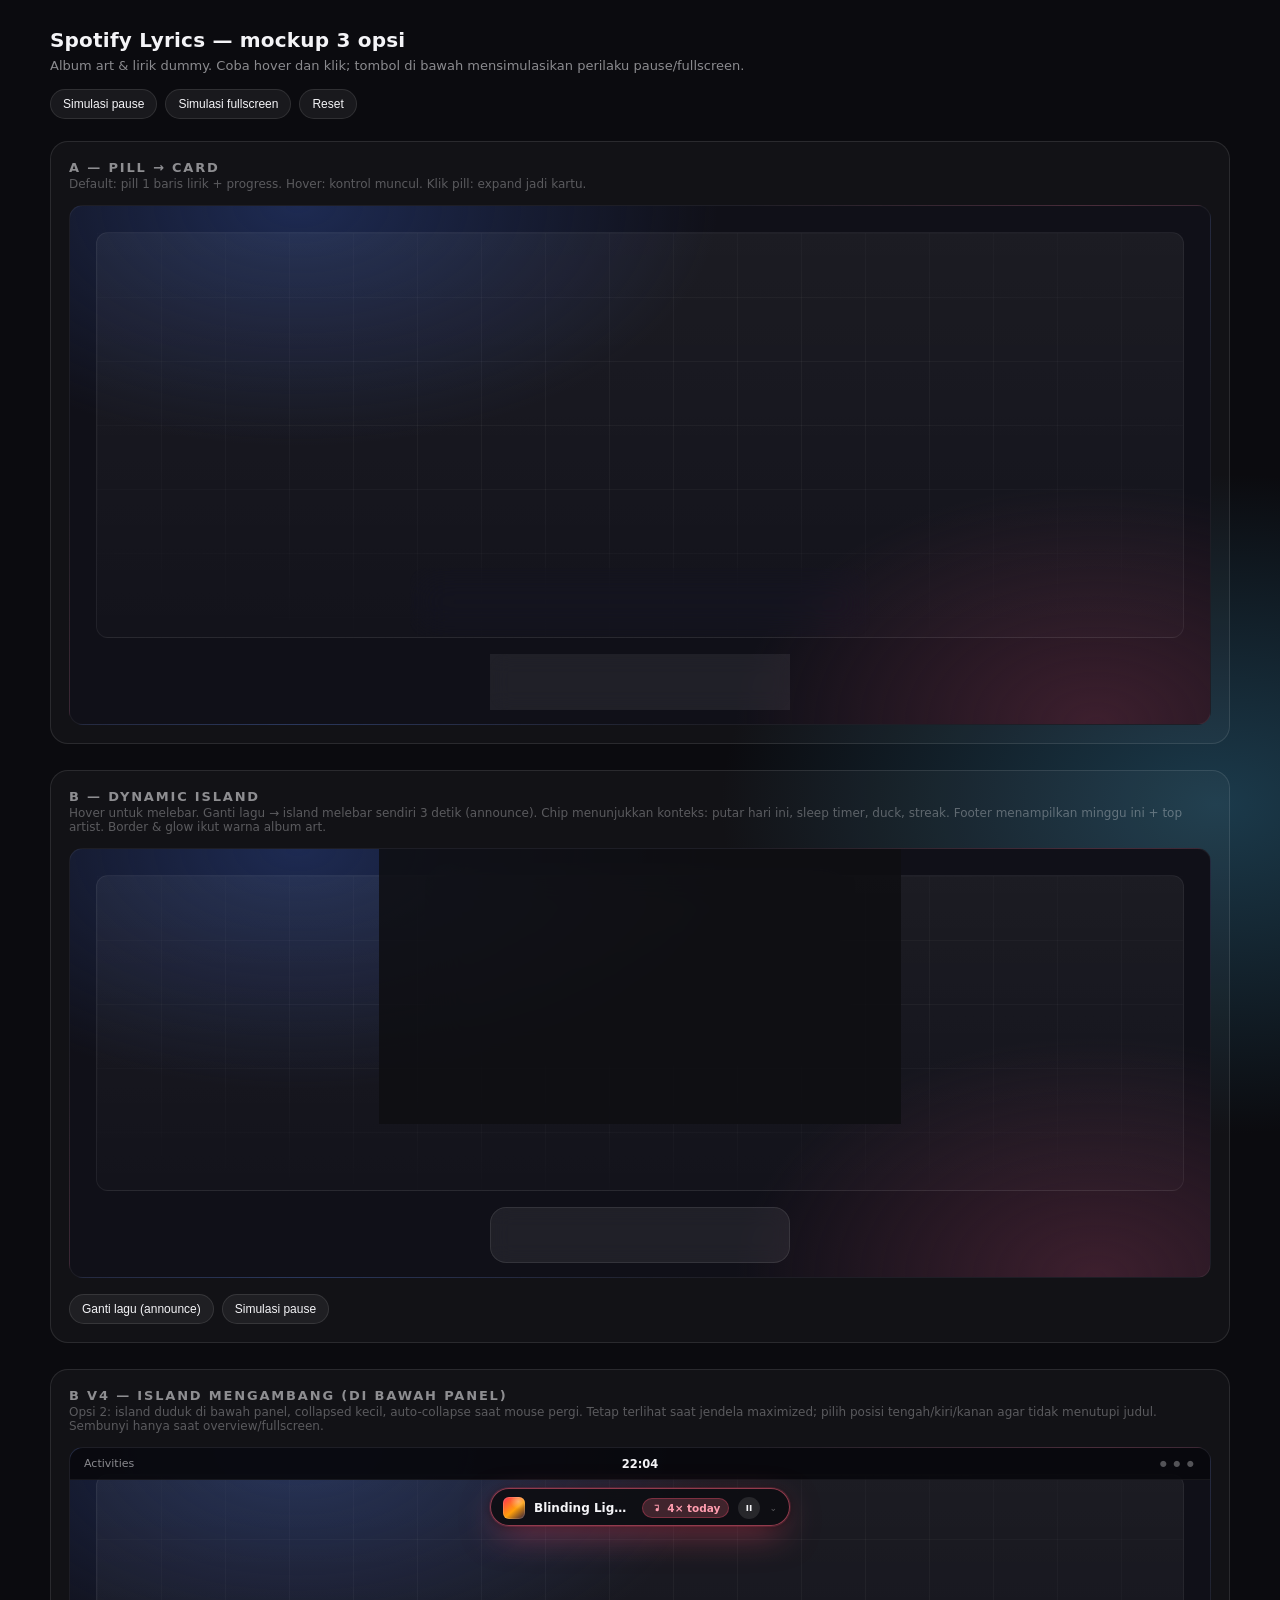
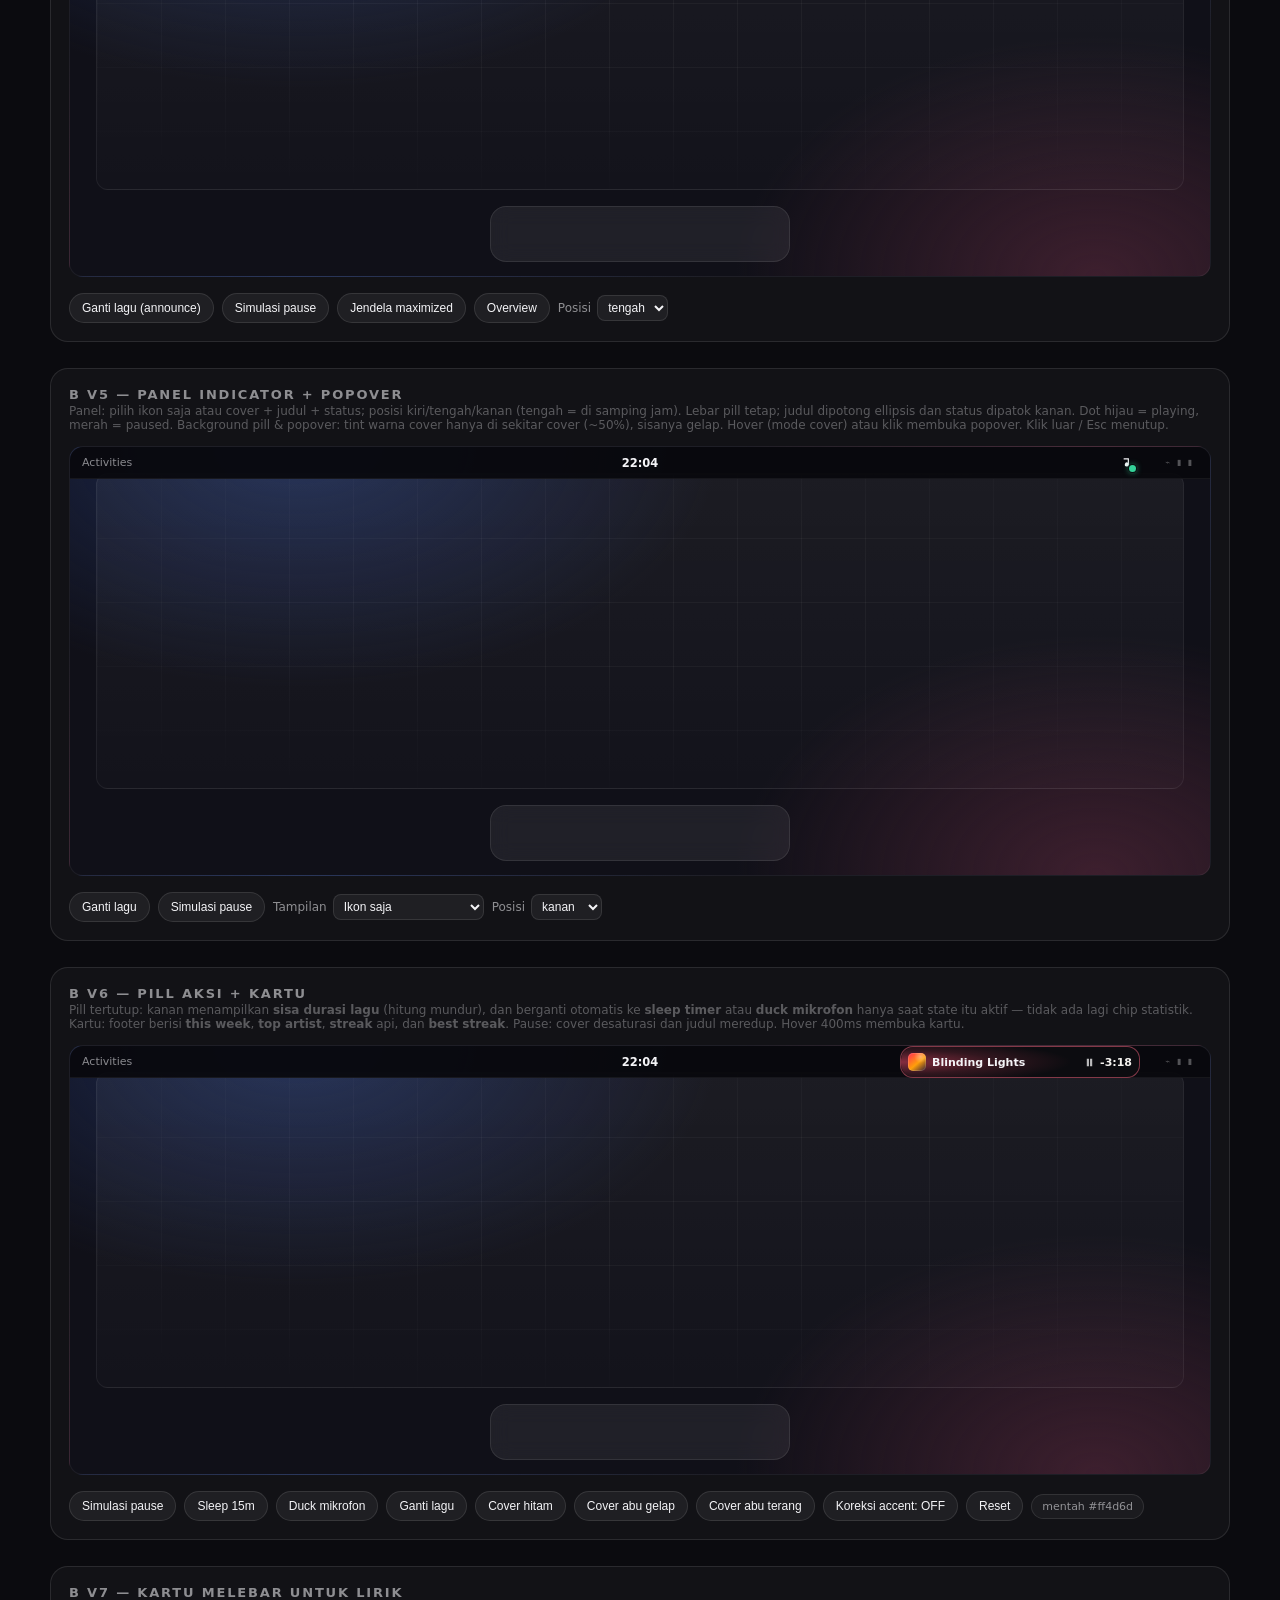
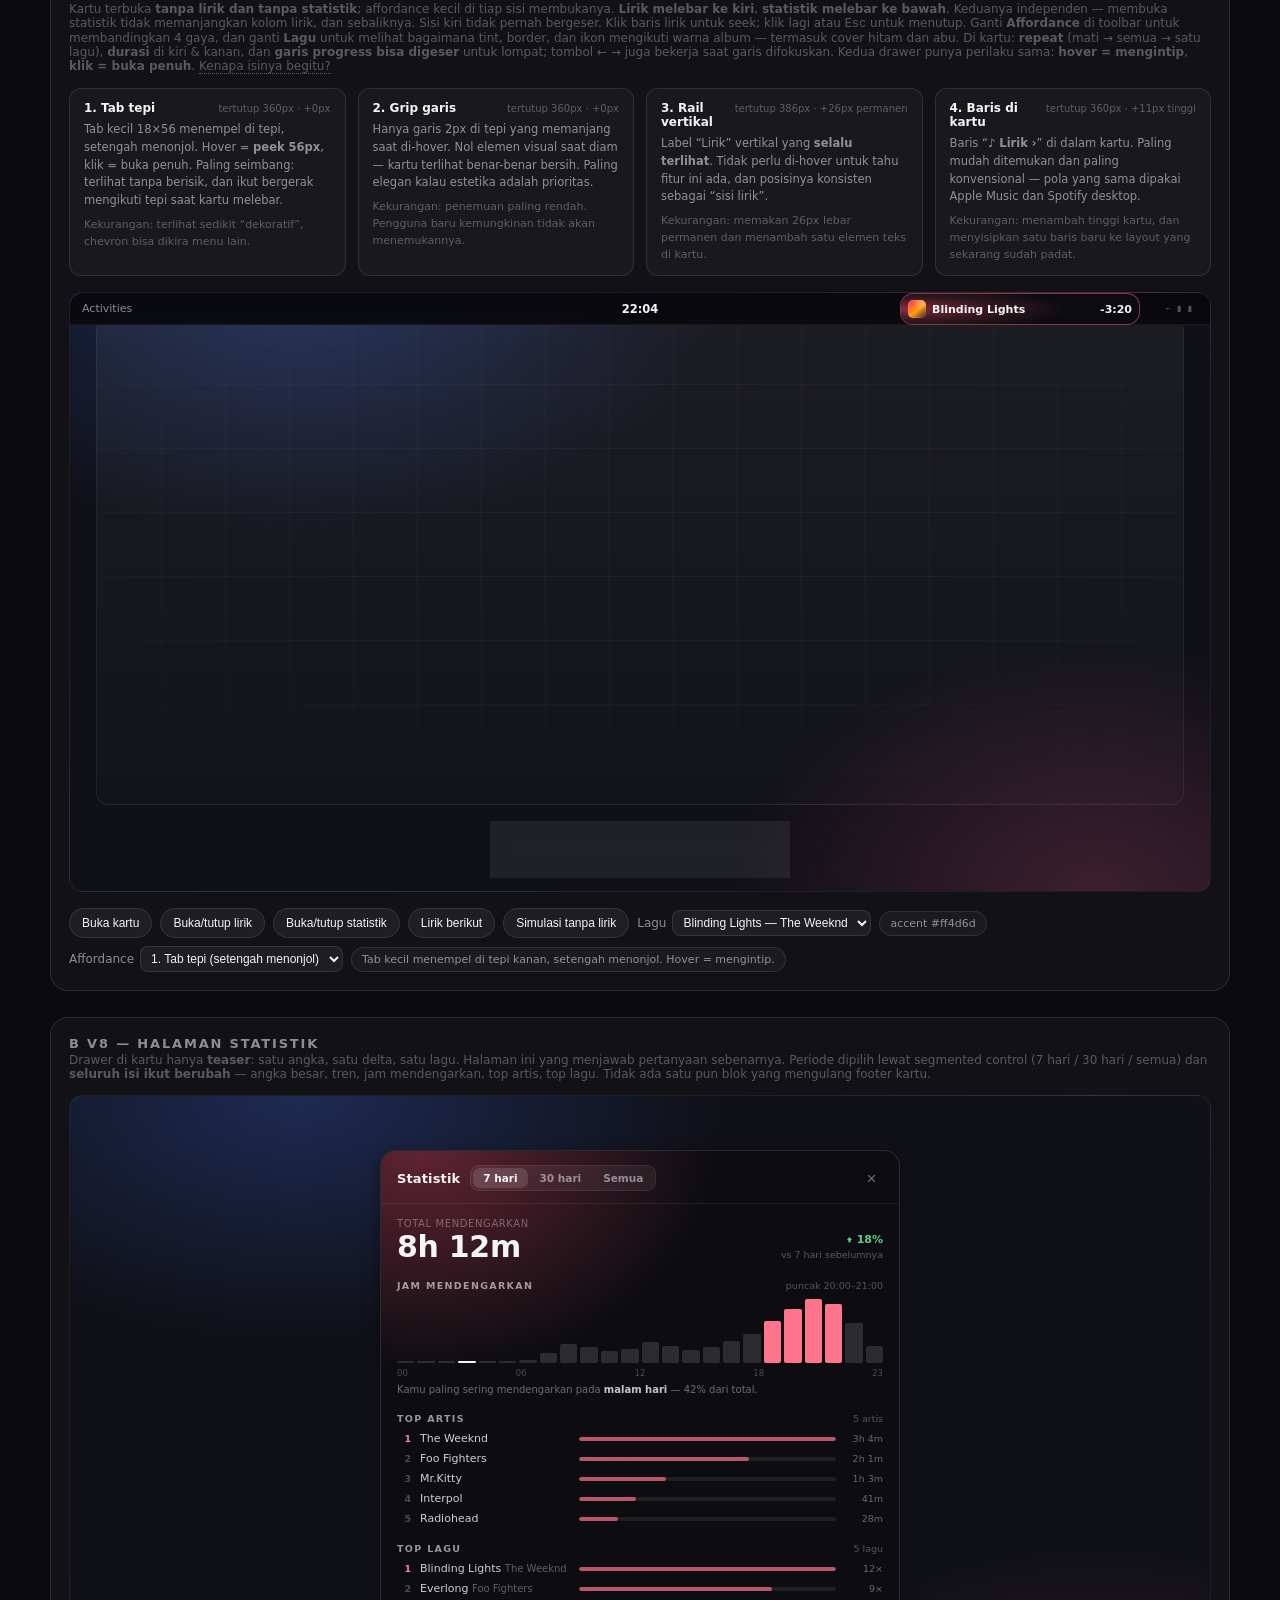
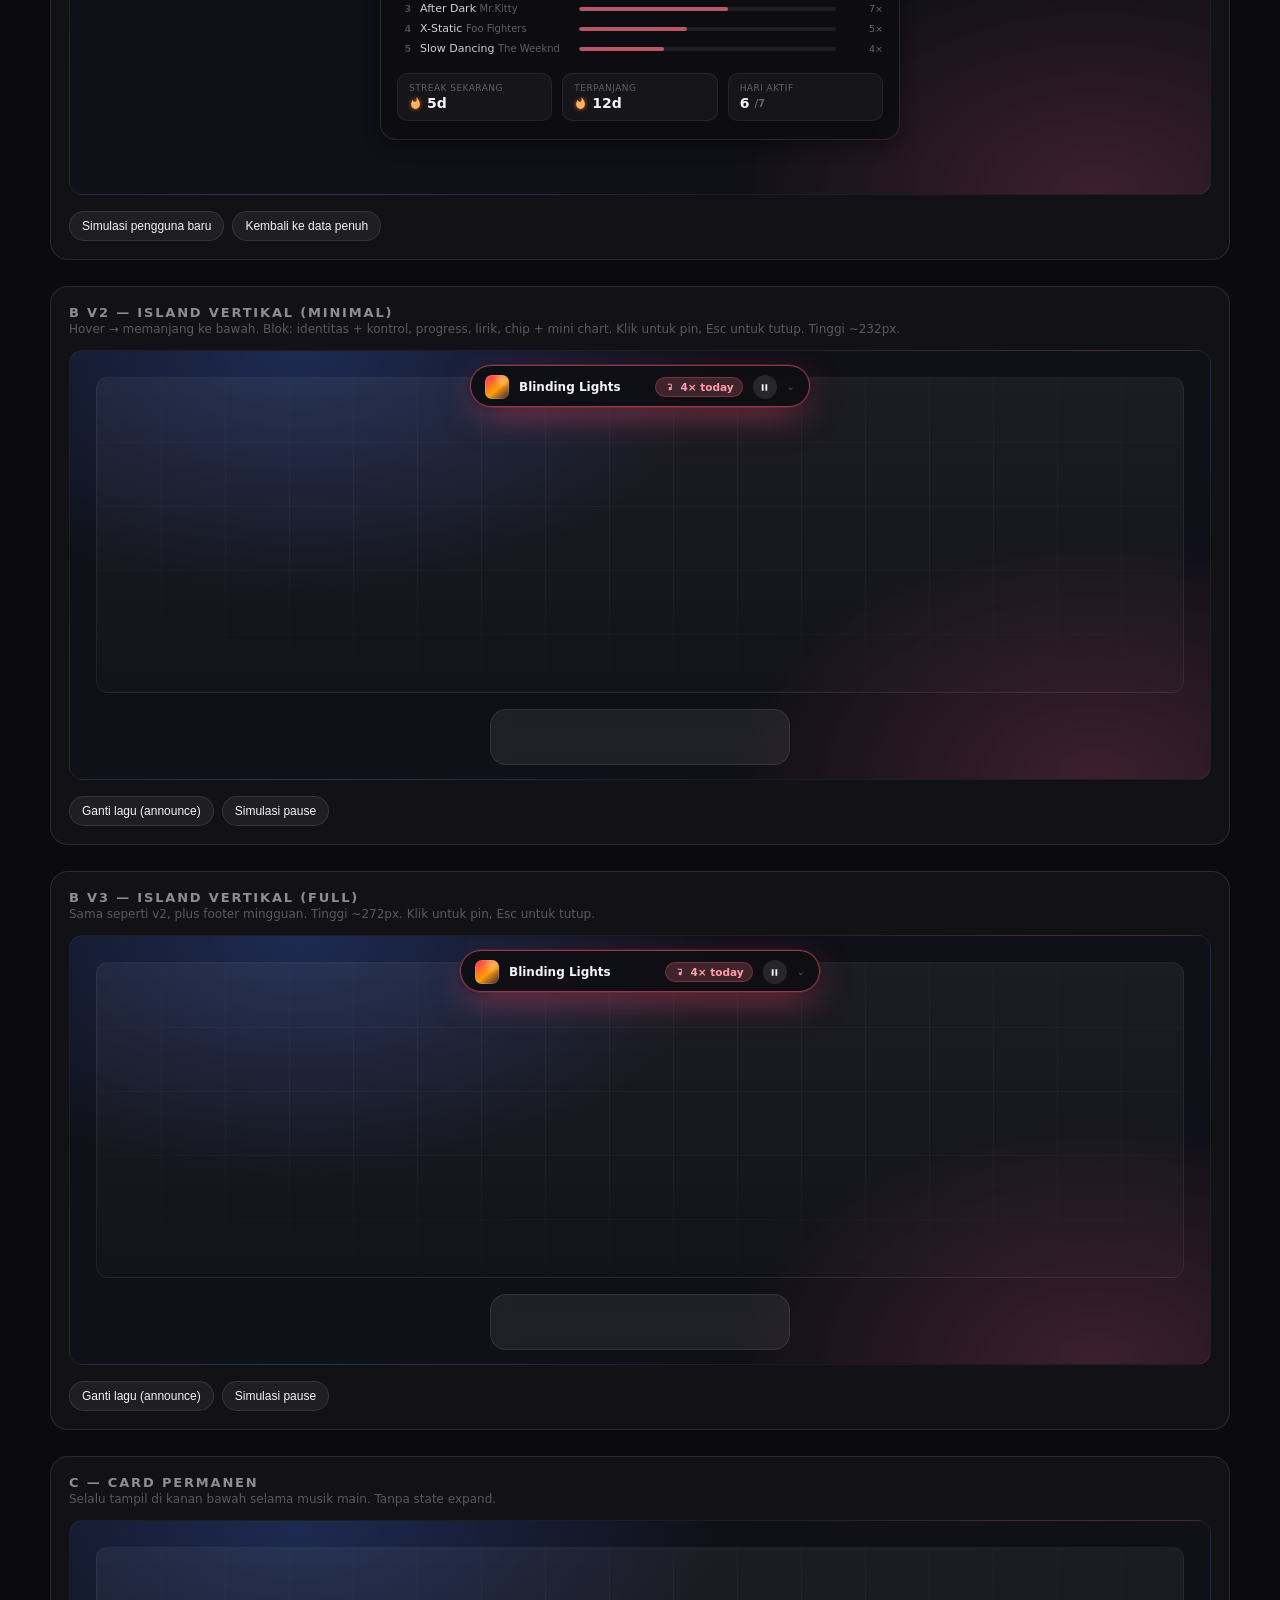
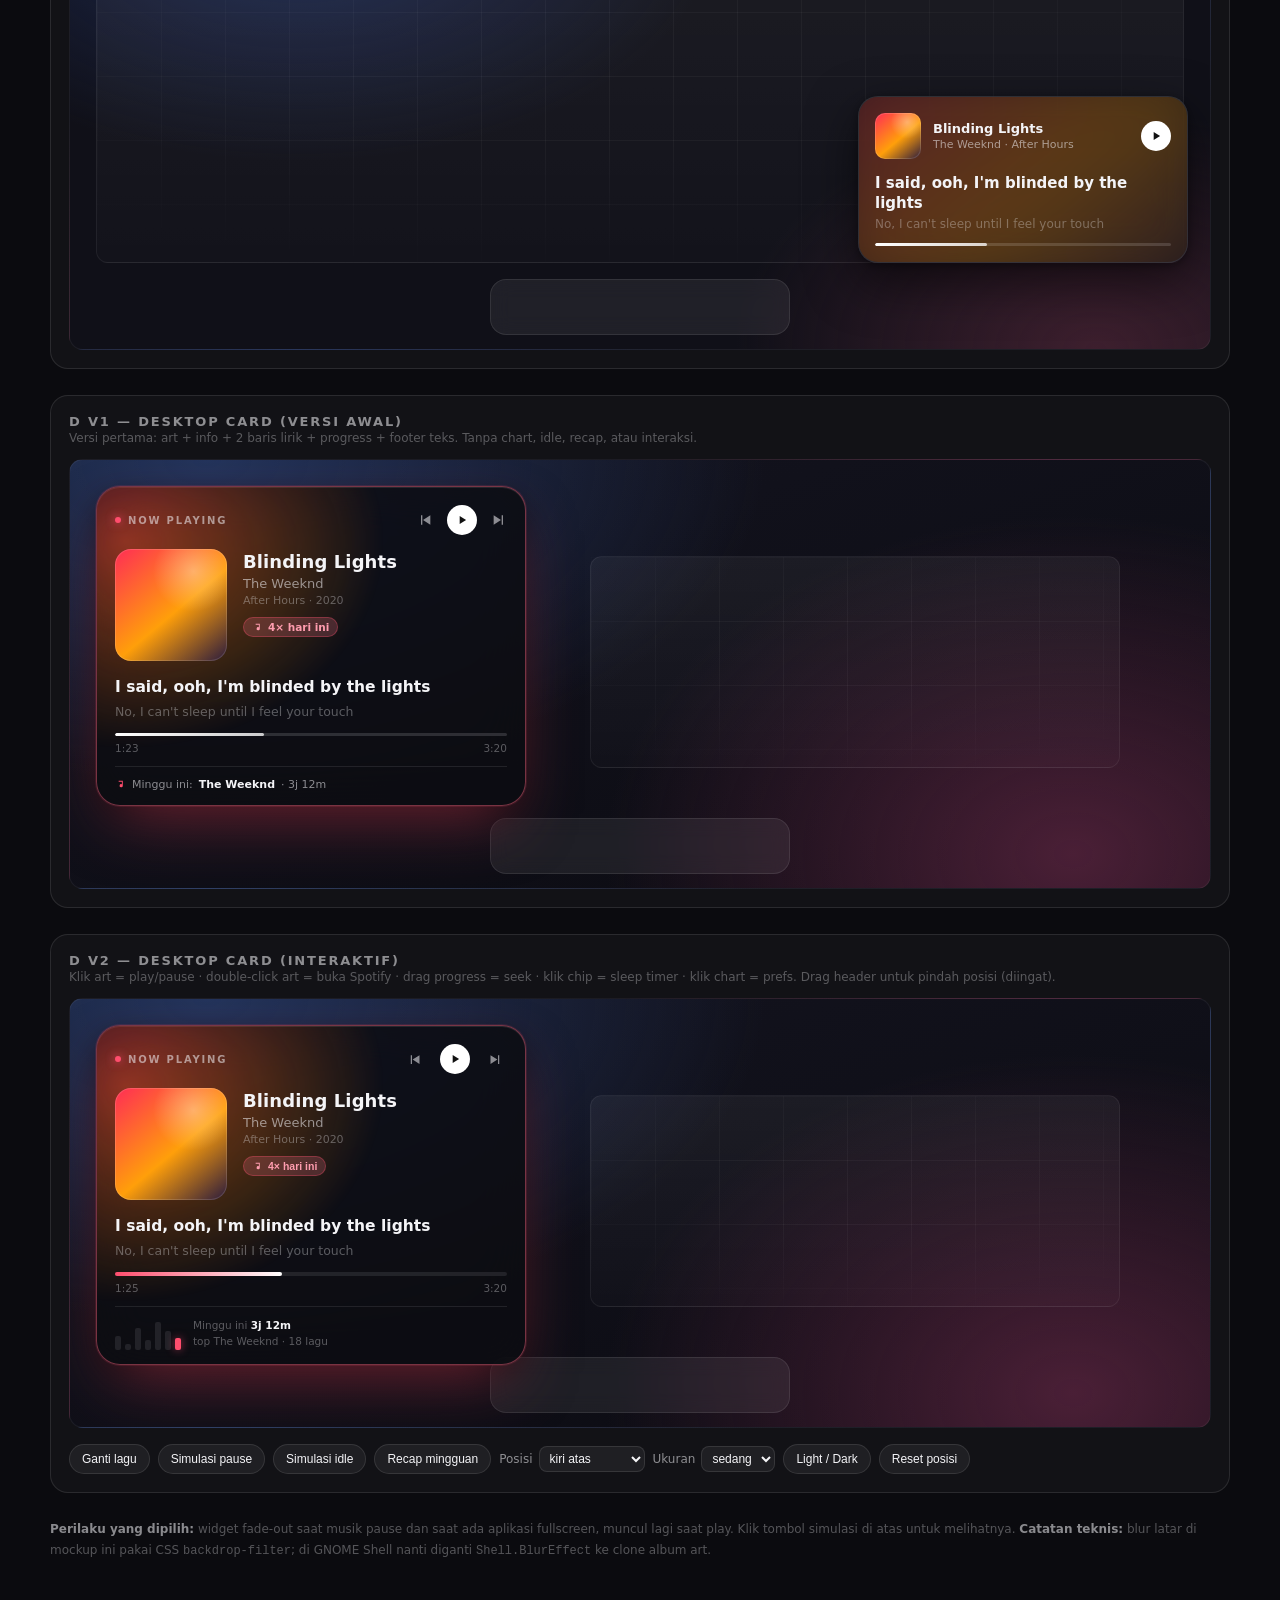
==== commit d7dd01cf: "Rename to Sonora and ship the card v7 design Rename the extension to Sonora (classes, CSS prefixes, " ====
--- a/mockup/index.html
+++ b/mockup/index.html
@@ -538,9 +538,577 @@
   }
   .v6-best b{color:rgba(255,255,255,.62);font-weight:700}
 
+  .v6-accent-readout{
+    align-self:center;font-size:11px;font-variant-numeric:tabular-nums;
+    color:var(--dim);padding:5px 10px;border-radius:999px;
+    border:1px solid var(--line);background:rgba(255,255,255,.04);
+  }
+
   @media (prefers-reduced-motion: reduce){
     .v6-pop,.v6-ind,.v6-slot{transition-duration:0s}
   }
+
+  /* v7 needs more room than the shared 430px stage: opening the stats drawer
+     takes the card to ~441px, which used to be clipped by overflow:hidden. */
+  .v7-stage{height:600px}
+
+  /* ---------- B v7: card that widens to reveal lyrics ---------- */
+  .v7-pop{
+    position:absolute;top:38px;right:12px;width:360px;
+    padding:0;border-radius:18px;overflow:visible;isolation:isolate;
+    border:1px solid color-mix(in srgb,var(--accent) 40%, rgba(255,255,255,.12));
+    background:rgba(13,13,18,.88);
+    box-shadow:0 6px 16px rgba(0,0,0,.40);
+    backdrop-filter:blur(20px);z-index:3;
+    opacity:0;transform:translateY(-6px) scale(.985);transform-origin:top right;
+    pointer-events:none;
+    transition:opacity .18s ease,transform .18s cubic-bezier(.2,.7,.3,1),
+               width .32s cubic-bezier(.2,.7,.3,1),border-color .2s ease;
+  }
+  .v7-pop.open{opacity:1;transform:none;pointer-events:auto}
+  /* the popover itself grows; the left column keeps its 360px, so it never reflows */
+  .v7-pop.peek{width:416px}
+  .v7-pop.lyrics-open{width:660px}
+
+  .v7-pop::after{
+    content:"";position:absolute;inset:0;z-index:-1;border-radius:inherit;
+    background:radial-gradient(90% 90% at 11% 17%,
+      color-mix(in srgb,var(--accent) 50%, transparent) 0%,
+      color-mix(in srgb,var(--accent) 16%, transparent) 45%,
+      transparent 100%);
+    clip-path:inset(0 round 18px);
+    pointer-events:none;
+  }
+  .v7-pop::before{
+    content:"";position:absolute;top:-6px;left:var(--arrow-x,22px);width:10px;height:10px;
+    background:rgba(13,13,18,.88);
+    border-left:1px solid color-mix(in srgb,var(--accent) 40%, rgba(255,255,255,.12));
+    border-top:1px solid color-mix(in srgb,var(--accent) 40%, rgba(255,255,255,.12));
+    transform:rotate(45deg);border-radius:2px 0 0 0;
+  }
+
+  /* two columns: left card content (fixed) + lyrics (revealed) */
+  .v7-cols{display:flex;align-items:stretch;border-radius:inherit;overflow:hidden}
+
+  .v7-left{flex:0 0 360px;width:360px;padding:16px;box-sizing:border-box}
+
+  .v7-lyrics{
+    flex:0 0 0;width:0;overflow:hidden;position:relative;
+    border-left:1px solid rgba(255,255,255,0);
+    transition:width .32s cubic-bezier(.2,.7,.3,1),opacity .18s ease,border-color .2s ease;
+    opacity:0;
+  }
+  .v7-pop.peek .v7-lyrics{
+    flex-basis:56px;width:56px;opacity:.35;
+    border-left-color:rgba(255,255,255,.06);
+  }
+  .v7-pop.lyrics-open .v7-lyrics{
+    flex-basis:300px;width:300px;opacity:1;
+    border-left-color:rgba(255,255,255,.08);
+  }
+
+  .v7-lyrics-inner{
+    width:300px;height:100%;padding:14px 16px;box-sizing:border-box;
+    display:flex;flex-direction:column;justify-content:center;gap:2px;
+    -webkit-mask-image:linear-gradient(180deg,transparent 0%,#000 14%,#000 86%,transparent 100%);
+    mask-image:linear-gradient(180deg,transparent 0%,#000 14%,#000 86%,transparent 100%);
+  }
+
+  .v7-line{
+    padding:5px 0;font-size:12px;line-height:1.35;color:rgba(255,255,255,.30);
+    white-space:nowrap;overflow:hidden;text-overflow:ellipsis;
+    cursor:pointer;border-radius:6px;
+    transition:color .18s ease,font-size .18s ease,opacity .18s ease;
+  }
+  .v7-line:hover{color:rgba(255,255,255,.62)}
+  .v7-line.near{color:rgba(255,255,255,.46)}
+  .v7-line.active{
+    font-size:15px;font-weight:700;color:#f4f2ef;
+  }
+  .v7-line.past{color:rgba(255,255,255,.22)}
+
+  .v7-empty{
+    font-size:11.5px;color:rgba(255,255,255,.32);text-align:center;padding:0 8px;
+  }
+
+  /* edge tab: half outside the card, follows the right edge while widening */
+  .v7-tab{
+    position:absolute;top:50%;right:0;transform:translate(50%,-50%);
+    width:18px;height:56px;padding:0;border:1px solid rgba(255,255,255,.12);
+    border-radius:9px;background:rgba(20,20,26,.94);
+    color:rgba(244,242,239,.66);display:grid;place-items:center;cursor:pointer;
+    transition:background .16s ease,color .16s ease,border-color .16s ease,width .2s ease;
+    z-index:4;
+  }
+  .v7-tab:hover{
+    background:color-mix(in srgb,var(--accent) 26%, rgba(20,20,26,.94));
+    color:#fff;border-color:color-mix(in srgb,var(--accent) 55%, transparent);
+  }
+  .v7-tab:focus-visible{
+    outline:2px solid color-mix(in srgb,var(--accent) 70%, #fff);outline-offset:2px;
+  }
+  .v7-tab svg{width:12px;height:12px;fill:currentColor;transition:transform .28s cubic-bezier(.2,.7,.3,1)}
+  .v7-pop.lyrics-open .v7-tab svg{transform:rotate(180deg)}
+  .v7-pop.lyrics-open .v7-tab{
+    background:color-mix(in srgb,var(--accent) 22%, rgba(20,20,26,.94));
+    border-color:color-mix(in srgb,var(--accent) 45%, transparent);
+  }
+  /* the tab would be clipped by the popover's own stacking on the arrow side */
+  .v7-pop .v7-tab{border-left-color:rgba(255,255,255,.12)}
+
+  /* ===== variant: grip (thin seam at the edge, no icon) ===== */
+  .v7-grip,.v7-rail,.v7-rowtoggle{display:none}
+
+  .v7-pop.variant-grip .v7-tab{display:none}
+  .v7-pop.variant-grip .v7-grip{display:grid}
+
+  .v7-grip{
+    position:absolute;top:50%;right:-4px;transform:translateY(-50%);
+    width:12px;height:104px;padding:0;border:0;background:transparent;
+    cursor:pointer;place-items:center;z-index:4;border-radius:6px;
+  }
+  .v7-grip::before{
+    content:"";width:2px;height:42px;border-radius:2px;
+    background:rgba(255,255,255,.16);
+    transition:height .2s ease,background .2s ease,box-shadow .2s ease;
+  }
+  .v7-grip:hover::before,.v7-grip:focus-visible::before{
+    height:76px;background:color-mix(in srgb,var(--accent) 72%, #fff);
+    box-shadow:0 0 8px color-mix(in srgb,var(--accent) 60%, transparent);
+  }
+  .v7-grip:focus-visible{outline:none}
+  .v7-pop.lyrics-open.variant-grip .v7-grip::before{
+    background:color-mix(in srgb,var(--accent) 60%, #fff);
+  }
+
+  /* ===== variant: rail (always-visible vertical label, costs 26px) ===== */
+  .v7-pop.variant-rail .v7-tab{display:none}
+  .v7-pop.variant-rail .v7-rail{display:flex}
+  .v7-pop.variant-rail{width:386px}
+  .v7-pop.variant-rail.lyrics-open{width:686px}
+  .v7-pop.variant-rail.peek{width:386px}
+
+  .v7-rail{
+    flex:0 0 26px;width:26px;align-items:center;justify-content:center;
+    padding:0;border:0;border-left:1px solid rgba(255,255,255,.08);
+    background:rgba(255,255,255,.03);color:rgba(244,242,239,.42);
+    cursor:pointer;order:1;
+    transition:background .18s ease,color .18s ease,border-color .18s ease;
+  }
+  .v7-rail span{
+    writing-mode:vertical-rl;transform:rotate(180deg);
+    font-size:9.5px;font-weight:700;letter-spacing:.16em;text-transform:uppercase;
+  }
+  .v7-rail:hover{
+    background:color-mix(in srgb,var(--accent) 16%, rgba(255,255,255,.03));
+    color:#f4f2ef;border-left-color:color-mix(in srgb,var(--accent) 40%, transparent);
+  }
+  .v7-pop.variant-rail .v7-lyrics{order:2}
+
+  /* ===== stats drawer: expands downward, lyrics column unaffected ===== */
+  .v7-statswrap{
+    height:0;overflow:hidden;
+    transition:height .3s cubic-bezier(.2,.7,.3,1);
+  }
+  /* hover peek: reveal just the header + week total, then close again */
+  .v7-pop.stats-peek .v7-statswrap{height:68px}
+  .v7-pop.stats-open .v7-statswrap{height:268px}
+
+  .v7-stats{
+    width:100%;box-sizing:border-box;padding:0 16px 14px;
+    display:flex;flex-direction:column;gap:9px;
+  }
+
+  .v7-stats-head{
+    display:flex;align-items:baseline;gap:8px;padding-top:10px;
+    border-top:1px solid rgba(255,255,255,.08);
+  }
+  .v7-stats-head b{
+    font-size:9.5px;font-weight:700;letter-spacing:.14em;text-transform:uppercase;
+    color:rgba(244,242,239,.66);
+  }
+  .v7-stats-head span{margin-left:auto;font-size:9.5px;color:var(--faint)}
+
+  .v7-weektotal{
+    font-size:20px;font-weight:700;line-height:1.1;letter-spacing:-.01em;
+    color:#f4f2ef;font-variant-numeric:tabular-nums;
+  }
+
+  /* 7 fixed weekday bars: Sen..Min, today highlighted */
+  .v7-sparkwrap{display:flex;flex-direction:column;gap:3px}
+  .v7-spark{display:flex;align-items:flex-end;gap:6px;height:34px}
+  .v7-spark i{
+    flex:1;border-radius:2px;background:rgba(255,255,255,.13);min-height:2px;
+  }
+  .v7-spark i.today{background:color-mix(in srgb,var(--accent) 82%, #fff)}
+  .v7-spark i.empty{background:rgba(255,255,255,.05)}
+  .v7-spark-days{display:flex;gap:6px}
+  .v7-spark-days span{
+    flex:1;text-align:center;font-size:8.5px;color:rgba(255,255,255,.26);
+  }
+  .v7-spark-days span.today{color:rgba(244,242,239,.80);font-weight:700}
+
+  /* two columns: artists | tracks, no bars */
+  .v7-grid{display:flex;gap:14px;align-items:flex-start}
+  .v7-col{flex:1;min-width:0}
+  .v7-col > em{
+    display:block;font-style:normal;font-size:8.5px;font-weight:700;
+    letter-spacing:.12em;text-transform:uppercase;color:rgba(255,255,255,.34);
+    margin-bottom:5px;
+  }
+
+  .v7-item{
+    display:flex;align-items:baseline;gap:5px;
+    font-size:10px;line-height:16px;
+  }
+  .v7-item .v7-rank{
+    flex:0 0 9px;font-size:8.5px;color:rgba(255,255,255,.26);
+    font-variant-numeric:tabular-nums;
+  }
+  .v7-item:first-child .v7-rank{color:color-mix(in srgb,var(--accent) 72%, #fff)}
+  .v7-item .v7-name{
+    flex:1;min-width:0;color:rgba(244,242,239,.82);
+    white-space:nowrap;overflow:hidden;text-overflow:ellipsis;
+  }
+  .v7-item .v7-val{
+    flex:0 0 auto;font-size:9px;color:rgba(255,255,255,.34);
+    font-variant-numeric:tabular-nums;
+  }
+
+  .v7-active{
+    font-size:9.5px;color:rgba(255,255,255,.34);
+    padding-top:8px;border-top:1px solid rgba(255,255,255,.06);
+  }
+  .v7-active b{color:rgba(244,242,239,.72);font-weight:700}
+
+  /* bottom affordance: horizontal grip, half protruding */
+  .v7-stab{
+    position:absolute;left:50%;bottom:0;transform:translate(-50%,50%);
+    width:56px;height:18px;padding:0;display:grid;place-items:center;
+    border:1px solid rgba(255,255,255,.12);border-radius:9px;
+    background:rgba(20,20,26,.94);color:rgba(244,242,239,.62);
+    cursor:pointer;z-index:4;
+    transition:background .16s ease,color .16s ease,border-color .16s ease;
+  }
+  .v7-stab:hover{
+    background:color-mix(in srgb,var(--accent) 26%, rgba(20,20,26,.94));
+    color:#fff;border-color:color-mix(in srgb,var(--accent) 55%, transparent);
+  }
+  .v7-stab:focus-visible{
+    outline:2px solid color-mix(in srgb,var(--accent) 70%, #fff);outline-offset:2px;
+  }
+  .v7-stab svg{width:12px;height:12px;fill:currentColor;transition:transform .28s cubic-bezier(.2,.7,.3,1)}
+  .v7-pop.stats-open .v7-stab svg{transform:rotate(180deg)}
+  .v7-pop.stats-open .v7-stab{
+    background:color-mix(in srgb,var(--accent) 22%, rgba(20,20,26,.94));
+    border-color:color-mix(in srgb,var(--accent) 45%, transparent);
+  }
+
+  /* ===== variant: row (conventional toggle inside the card) ===== */
+  .v7-pop.variant-row .v7-tab{display:none}
+  .v7-pop.variant-row .v7-rowtoggle{display:flex}
+
+  .v7-rowtoggle{
+    align-items:center;gap:7px;width:100%;margin-top:8px;padding:6px 8px;
+    border:1px solid rgba(255,255,255,.10);border-radius:9px;
+    background:rgba(255,255,255,.04);color:rgba(244,242,239,.62);
+    font:inherit;font-size:11px;font-weight:600;cursor:pointer;
+    transition:background .16s ease,color .16s ease,border-color .16s ease;
+  }
+  .v7-rowtoggle svg{width:12px;height:12px;fill:currentColor;flex:0 0 auto}
+  .v7-rowtoggle .v7-rowtoggle-chev{margin-left:auto;transition:transform .26s cubic-bezier(.2,.7,.3,1)}
+  .v7-rowtoggle:hover{
+    background:color-mix(in srgb,var(--accent) 16%, rgba(255,255,255,.04));
+    color:#f4f2ef;border-color:color-mix(in srgb,var(--accent) 40%, transparent);
+  }
+  .v7-rowtoggle:focus-visible{outline:2px solid color-mix(in srgb,var(--accent) 70%, #fff);outline-offset:2px}
+  .v7-pop.lyrics-open.variant-row .v7-rowtoggle .v7-rowtoggle-chev{transform:rotate(180deg)}
+
+  .v7-compare{
+    display:grid;grid-template-columns:repeat(auto-fit,minmax(240px,1fr));
+    gap:12px;margin:0 0 16px;
+  }
+  .v7-card-opt{
+    border:1px solid var(--line);border-radius:12px;padding:12px 14px;
+    background:rgba(255,255,255,.03);
+  }
+  .v7-card-opt p{margin:6px 0 0;font-size:11.5px;line-height:1.55;color:var(--dim)}
+  .v7-opt-head{display:flex;align-items:baseline;gap:8px;justify-content:space-between}
+  .v7-opt-head b{font-size:12px;color:var(--text)}
+  .v7-opt-head span{font-size:10px;color:var(--faint);font-variant-numeric:tabular-nums;white-space:nowrap}
+  .v7-opt-meta{color:var(--faint) !important;font-size:11px !important}
+
+  .v7-accent-note{
+    align-self:center;font-size:11px;font-variant-numeric:tabular-nums;
+    color:var(--dim);padding:5px 10px;border-radius:999px;
+    border:1px solid var(--line);background:rgba(255,255,255,.04);
+  }
+
+  .v7-variant-note{
+    align-self:center;font-size:11px;color:var(--dim);
+    padding:5px 10px;border-radius:999px;
+    border:1px solid var(--line);background:rgba(255,255,255,.04);
+  }
+
+  /* card controls: prev / play / next / repeat + seeking bar */
+  .v7-ctl{gap:8px}
+  .v7-left .ctl.v7-ctl{gap:6px}
+  .v7-ctlbtn{
+    width:24px;height:24px;padding:0;border:0;border-radius:8px;
+    background:transparent;color:rgba(255,255,255,.62);
+    display:grid;place-items:center;cursor:pointer;font:inherit;
+    transition:background .15s ease,color .15s ease;
+  }
+  .v7-ctlbtn:hover{background:rgba(255,255,255,.12);color:#fff}
+  .v7-ctlbtn:focus-visible{outline:2px solid color-mix(in srgb,var(--accent) 70%, #fff);outline-offset:2px}
+  .v7-ctlbtn svg{width:15px;height:15px;fill:currentColor}
+
+  .v7-repeat{
+    position:relative;width:24px;height:24px;padding:0;border:0;border-radius:8px;
+    background:transparent;color:rgba(255,255,255,.45);
+    display:grid;place-items:center;cursor:pointer;font:inherit;
+    transition:background .15s ease,color .15s ease;
+  }
+  .v7-repeat svg{width:15px;height:15px;fill:currentColor}
+  .v7-repeat:hover{background:rgba(255,255,255,.12);color:#fff}
+  .v7-repeat:focus-visible{outline:2px solid color-mix(in srgb,var(--accent) 70%, #fff);outline-offset:2px}
+  .v7-repeat .v7-repeat-one{
+    position:absolute;font-size:7px;font-weight:700;line-height:1;
+    color:currentColor;opacity:0;transition:opacity .15s ease;
+  }
+  .v7-repeat.on{color:color-mix(in srgb,var(--accent) 80%, #fff)}
+  .v7-repeat.on.one .v7-repeat-one{opacity:1}
+
+  /* current | bar | duration on one line: no extra vertical space, no gaps */
+  .v7-timerow{display:flex;align-items:center;gap:8px;margin-top:11px}
+  .v7-tlabel{
+    flex:0 0 auto;min-width:28px;font-size:9.5px;
+    color:rgba(255,255,255,.40);font-variant-numeric:tabular-nums;
+  }
+  .v7-tlabel-end{text-align:right}
+
+  .v7-bar{
+    position:relative;flex:1;height:14px;display:flex;align-items:center;
+    cursor:pointer;touch-action:none;
+  }
+  .v7-bar::before{
+    content:"";position:absolute;left:0;right:0;height:3px;border-radius:2px;
+    background:rgba(255,255,255,.14);
+  }
+  .v7-bar-fill{
+    position:absolute;left:0;height:3px;width:0;border-radius:2px;
+    background:linear-gradient(90deg,#fff,rgba(255,255,255,.75));
+    pointer-events:none;
+  }
+  .v7-bar-knob{
+    position:absolute;width:9px;height:9px;border-radius:50%;
+    background:#fff;box-shadow:0 1px 3px rgba(0,0,0,.5);
+    transform:translateX(-50%);left:0;opacity:0;
+    transition:opacity .15s ease;pointer-events:none;
+  }
+  .v7-bar:hover .v7-bar-knob,.v7-bar.dragging .v7-bar-knob{opacity:1}
+  .v7-bar:focus-visible{outline:2px solid color-mix(in srgb,var(--accent) 70%, #fff);outline-offset:3px;border-radius:4px}
+
+  .v7-row{display:flex;align-items:center;gap:10px}
+  .v7-row .art{width:64px;height:64px;border-radius:14px}
+  .v7-titles{flex:1;min-width:0}
+  .v7-title{
+    font-size:14px;font-weight:700;
+    white-space:nowrap;overflow:hidden;text-overflow:ellipsis;
+  }
+  .v7-sub{font-size:11px;color:var(--dim);margin-top:2px;white-space:nowrap;overflow:hidden;text-overflow:ellipsis}
+  .v7-left .ctl{gap:12px}
+  .v7-left .ctl svg{width:15px;height:15px}
+  .v7-left .ctl .play{
+    border:0;padding:0;cursor:pointer;font:inherit;
+    width:28px;height:28px;
+  }
+  .v7-left .progress{margin-top:12px}
+  .v7-foot{
+    display:flex;align-items:center;gap:6px;margin-top:10px;padding-top:9px;
+    border-top:1px solid rgba(255,255,255,.10);
+    font-size:11px;line-height:14px;color:rgba(255,255,255,.48);
+    font-variant-numeric:tabular-nums;
+  }
+  .v7-foot .v7-foot-ico{
+    width:14px;height:14px;flex:0 0 auto;
+    fill:color-mix(in srgb,var(--accent) 90%, #fff);
+    filter:drop-shadow(0 0 2px color-mix(in srgb,var(--accent) 75%, transparent));
+  }
+  .v7-foot-text{white-space:nowrap;overflow:hidden;text-overflow:ellipsis}
+  .v7-foot b{color:rgba(244,242,239,.88);font-weight:700}
+  .v7-foot-stats{margin-left:auto;display:flex;align-items:center;gap:10px;flex:0 0 auto}
+  .v7-streak{display:flex;align-items:center;gap:4px;color:rgba(255,255,255,.62)}
+  .v7-streak svg{
+    width:14px;height:14px;flex:0 0 auto;fill:#ffb066;
+    filter:drop-shadow(0 0 2px rgba(255,120,20,.95)) drop-shadow(0 0 6px rgba(255,80,0,.55));
+  }
+  .v7-streak b{color:#f4f2ef;font-weight:700}
+  .v7-best{
+    display:flex;align-items:center;gap:4px;padding-left:10px;
+    border-left:1px solid rgba(255,255,255,.10);color:rgba(255,255,255,.40);
+  }
+  .v7-best b{color:rgba(255,255,255,.62);font-weight:700}
+
+  @media (prefers-reduced-motion: reduce){
+    .v7-pop,.v7-lyrics,.v7-tab,.v7-tab svg,.v7-grip::before,.v7-rail,.v7-rowtoggle,.v7-rowtoggle svg,.v7-statswrap,.v7-stab,.v7-stab svg{transition-duration:0s}
+  }
+
+  /* ---------- B v8: full statistics page ---------- */
+  .v8-stage{position:relative;height:700px;border-radius:14px;overflow:hidden;
+    background:
+      radial-gradient(700px 400px at 20% 0%, #1d2a52 0%, transparent 60%),
+      radial-gradient(600px 400px at 90% 100%, #3d1f2e 0%, transparent 60%),
+      #101018;
+    border:1px solid rgba(255,255,255,.06);display:grid;place-items:center}
+
+  .v8-win{
+    width:520px;max-height:640px;border-radius:16px;overflow:hidden;
+    background:rgba(13,13,18,.94);isolation:isolate;position:relative;
+    border:1px solid rgba(255,255,255,.12);
+    box-shadow:0 6px 16px rgba(0,0,0,.40);
+    display:flex;flex-direction:column;
+  }
+  .v8-win::after{
+    content:"";position:absolute;inset:0;z-index:-1;pointer-events:none;
+    background:radial-gradient(90% 60% at 8% 0%,
+      color-mix(in srgb,var(--accent) 34%, transparent) 0%, transparent 62%);
+  }
+
+  .v8-head{
+    display:flex;align-items:center;gap:10px;padding:14px 16px 12px;
+    border-bottom:1px solid rgba(255,255,255,.07);
+  }
+  .v8-head h3{
+    margin:0;font-size:13px;font-weight:700;letter-spacing:.01em;
+  }
+  .v8-head .v8-close{
+    margin-left:auto;width:24px;height:24px;padding:0;border:1px solid transparent;
+    border-radius:8px;background:transparent;color:rgba(255,255,255,.45);
+    cursor:pointer;display:grid;place-items:center;font:inherit;
+  }
+  .v8-head .v8-close:hover{background:rgba(255,255,255,.10);color:#fff}
+
+  .v8-seg{
+    display:flex;gap:2px;padding:2px;border-radius:9px;
+    background:rgba(255,255,255,.06);border:1px solid rgba(255,255,255,.07);
+  }
+  .v8-seg button{
+    padding:4px 10px;border:0;border-radius:7px;background:transparent;
+    color:rgba(244,244,247,.52);font:inherit;font-size:10.5px;font-weight:600;
+    cursor:pointer;transition:background .15s ease,color .15s ease;
+  }
+  .v8-seg button:hover{color:rgba(244,244,247,.86)}
+  .v8-seg button.on{
+    background:rgba(255,255,255,.13);color:#f4f4f7;
+  }
+
+  .v8-body{
+    padding:14px 16px 18px;overflow-y:auto;display:flex;flex-direction:column;gap:18px;
+    scrollbar-width:thin;
+  }
+  .v8-body::-webkit-scrollbar{width:6px}
+  .v8-body::-webkit-scrollbar-thumb{background:rgba(255,255,255,.14);border-radius:3px}
+
+  .v8-hero{display:flex;align-items:flex-end;gap:12px}
+  .v8-hero-main em{
+    display:block;font-style:normal;font-size:10px;letter-spacing:.06em;
+    text-transform:uppercase;color:rgba(255,255,255,.34);margin-bottom:3px;
+  }
+  .v8-hero-main b{
+    display:block;font-size:30px;font-weight:700;line-height:1;letter-spacing:-.01em;
+    color:#f4f4f7;font-variant-numeric:tabular-nums;
+  }
+  .v8-hero-side{
+    margin-left:auto;text-align:right;display:flex;flex-direction:column;gap:3px;
+    padding-bottom:2px;
+  }
+  .v8-delta{
+    display:inline-flex;align-items:center;gap:3px;justify-content:flex-end;
+    font-size:11px;font-weight:700;font-variant-numeric:tabular-nums;
+  }
+  .v8-delta.up{color:#5fd08a}
+  .v8-delta.down{color:#ff8080}
+  .v8-delta svg{width:9px;height:9px;fill:currentColor}
+  .v8-hero-side small{font-size:9.5px;color:rgba(255,255,255,.32)}
+
+  .v8-sec-title{
+    display:flex;align-items:baseline;gap:8px;margin-bottom:8px;
+  }
+  .v8-sec-title b{
+    font-size:9.5px;font-weight:700;letter-spacing:.14em;text-transform:uppercase;
+    color:rgba(244,244,247,.60);
+  }
+  .v8-sec-title span{margin-left:auto;font-size:9.5px;color:rgba(255,255,255,.30)}
+
+  /* listening clock */
+  .v8-clock{display:flex;align-items:flex-end;gap:3px;height:64px;position:relative}
+  .v8-clock i{
+    flex:1;border-radius:2px;background:rgba(255,255,255,.13);min-height:2px;
+    transition:background .2s ease;
+  }
+  .v8-clock i.peak{background:color-mix(in srgb,var(--accent) 78%, #fff)}
+  .v8-clock i.now{background:#f4f4f7}
+  .v8-clock-axis{
+    display:flex;justify-content:space-between;margin-top:5px;
+    font-size:8.5px;color:rgba(255,255,255,.26);font-variant-numeric:tabular-nums;
+  }
+  .v8-clock-note{
+    margin-top:6px;font-size:10px;color:rgba(255,255,255,.40);
+  }
+  .v8-clock-note b{color:rgba(244,244,247,.80);font-weight:700}
+
+  /* top lists */
+  .v8-list{display:flex;flex-direction:column;gap:7px}
+  .v8-item{
+    display:flex;align-items:center;gap:9px;font-size:11px;
+  }
+  .v8-rank{
+    flex:0 0 14px;width:14px;text-align:right;font-size:9.5px;font-weight:700;
+    color:rgba(255,255,255,.26);font-variant-numeric:tabular-nums;
+  }
+  .v8-item:first-child .v8-rank{color:color-mix(in srgb,var(--accent) 70%, #fff)}
+  .v8-name{
+    flex:0 0 150px;width:150px;min-width:0;
+    white-space:nowrap;overflow:hidden;text-overflow:ellipsis;
+    color:rgba(244,244,247,.84);
+  }
+  .v8-name small{color:rgba(255,255,255,.34);font-size:10px}
+  .v8-bar{flex:1;height:4px;border-radius:2px;background:rgba(255,255,255,.08);overflow:hidden}
+  .v8-bar i{
+    display:block;height:100%;border-radius:2px;
+    background:color-mix(in srgb,var(--accent) 55%, rgba(255,255,255,.30));
+  }
+  .v8-val{
+    flex:0 0 auto;min-width:38px;text-align:right;font-size:9.5px;
+    color:rgba(255,255,255,.38);font-variant-numeric:tabular-nums;
+  }
+
+  /* streak strip */
+  .v8-strip{
+    display:flex;gap:10px;
+  }
+  .v8-tile{
+    flex:1;padding:9px 11px;border-radius:10px;
+    background:rgba(255,255,255,.04);border:1px solid rgba(255,255,255,.07);
+  }
+  .v8-tile em{
+    display:block;font-style:normal;font-size:9px;letter-spacing:.05em;
+    text-transform:uppercase;color:rgba(255,255,255,.32);margin-bottom:2px;
+  }
+  .v8-tile b{
+    display:flex;align-items:center;gap:5px;
+    font-size:14px;font-weight:700;color:#f4f4f7;font-variant-numeric:tabular-nums;
+  }
+  .v8-tile b svg{width:13px;height:13px;fill:#ffb066;
+    filter:drop-shadow(0 0 2px rgba(255,120,20,.85))}
+
+  /* empty state */
+  .v8-empty{
+    padding:28px 16px;text-align:center;font-size:11.5px;line-height:1.6;
+    color:rgba(255,255,255,.38);
+  }
+  .v8-empty b{display:block;margin-bottom:4px;color:rgba(244,244,247,.72);font-size:12.5px}
 
   /* ---------- B v2 / B v3: island vertikal ---------- */
   .b2,.b3{
@@ -1052,7 +1620,312 @@
       <button id="v6Sleep">Sleep 15m</button>
       <button id="v6Duck">Duck mikrofon</button>
       <button id="v6Track">Ganti lagu</button>
+      <button id="v6Dark">Cover hitam</button>
+      <button id="v6Gray">Cover abu gelap</button>
+      <button id="v6Ash">Cover abu terang</button>
+      <button id="v6AccentToggle">Koreksi accent: OFF</button>
       <button id="v6Reset">Reset</button>
+      <span class="v6-accent-readout" id="v6AccentState">mentah #ff4d6d</span>
+    </div>
+  </section>
+
+  <section class="demo">
+    <h2>B v7 — Kartu melebar untuk lirik</h2>
+    <p class="hint">
+      Kartu terbuka <b>tanpa lirik dan tanpa statistik</b>; affordance kecil di tiap sisi membukanya.
+      <b>Lirik melebar ke kiri</b>, <b>statistik melebar ke bawah</b>. Keduanya independen — membuka
+      statistik tidak memanjangkan kolom lirik, dan sebaliknya. Sisi kiri tidak pernah bergeser.
+      Klik baris lirik untuk seek; klik lagi atau <kbd>Esc</kbd> untuk menutup.
+      Ganti <b>Affordance</b> di toolbar untuk membandingkan 4 gaya, dan ganti <b>Lagu</b> untuk melihat
+      bagaimana tint, border, dan ikon mengikuti warna album — termasuk cover hitam dan abu.
+      Di kartu: <b>repeat</b> (mati → semua → satu lagu), <b>durasi</b> di kiri &amp; kanan, dan <b>garis
+      progress bisa digeser</b> untuk lompat; tombol ← → juga bekerja saat garis difokuskan.
+      Kedua drawer punya perilaku sama: <b>hover = mengintip</b>, <b>klik = buka penuh</b>.
+      <button id="v7HoverNote" style="all:unset;cursor:help;border-bottom:1px dotted var(--faint)">Kenapa isinya begitu?</button>
+    </p>
+    <p class="hint" id="v7Why" hidden>
+      <b>Satu cakupan, tanpa tab.</b> Statistik ini selalu <i>minggu kalender</i> (Senin–Minggu), sama seperti
+      angka “This week” di footer kartu. Tidak ada pemilih periode: tab memaksa satu keputusan tambahan
+      sebelum membaca, padahal halaman ini untuk dilihat sekilas.
+      <b>Tanpa perbandingan minggu lalu.</b> Delta “↑18%” dibuang — dengan data yang masih tipis, perbandingan
+      sering menyesatkan. Halaman ini menjadi potret, bukan laporan. Konsekuensinya detail cukup disimpan
+      10 hari, bukan selamanya.
+      <b>7 batang hari, bukan 24 jam.</b> Posisi batang tetap (Sen selalu di kiri), jadi mata bisa mengingat
+      pola “Rabu biasanya tinggi”. Jam mendengarkan butuh 24 batang yang tak terbaca di lebar ini.
+      <b>Top artis & top lagu dua kolom, tanpa bar.</b> Bar di daftar 5 item tidak menambah informasi;
+      urutan + angka sudah cukup. Dua kolom menghemat separuh tinggi.
+      <b>Angka di kanan tiap baris berbeda menurut jenisnya</b> — artis memakai <b>total menit</b>,
+      lagu memakai <b>jumlah diputar</b> (mis. <code>12×</code>). Pertanyaannya memang beda: “berapa lama saya
+      mendengar artis ini” vs “berapa kali saya memutar lagu ini”.
+      Catatan: hitungan putar di ekstensi masih perlu diperbaiki dulu — lihat <code>ROADMAP.md</code> poin 1 —
+      sebelum angka <code>12×</code> boleh tampil di produk.
+      Yang sengaja tidak ditampilkan: total sepanjang waktu dan streak (sudah ada di footer kartu).
+    </p>
+
+    <div class="v7-compare">
+      <div class="v7-card-opt">
+        <div class="v7-opt-head"><b>1. Tab tepi</b><span>tertutup 360px · +0px</span></div>
+        <p>Tab kecil 18×56 menempel di tepi, setengah menonjol. Hover = <b>peek 56px</b>, klik = buka penuh.
+        Paling seimbang: terlihat tanpa berisik, dan ikut bergerak mengikuti tepi saat kartu melebar.</p>
+        <p class="v7-opt-meta">Kekurangan: terlihat sedikit “dekoratif”, chevron bisa dikira menu lain.</p>
+      </div>
+      <div class="v7-card-opt">
+        <div class="v7-opt-head"><b>2. Grip garis</b><span>tertutup 360px · +0px</span></div>
+        <p>Hanya garis 2px di tepi yang memanjang saat di-hover. Nol elemen visual saat diam — kartu terlihat
+        benar-benar bersih. Paling elegan kalau estetika adalah prioritas.</p>
+        <p class="v7-opt-meta">Kekurangan: penemuan paling rendah. Pengguna baru kemungkinan tidak akan menemukannya.</p>
+      </div>
+      <div class="v7-card-opt">
+        <div class="v7-opt-head"><b>3. Rail vertikal</b><span>tertutup 386px · +26px permanen</span></div>
+        <p>Label “Lirik” vertikal yang <b>selalu terlihat</b>. Tidak perlu di-hover untuk tahu fitur ini ada,
+        dan posisinya konsisten sebagai “sisi lirik”.</p>
+        <p class="v7-opt-meta">Kekurangan: memakan 26px lebar permanen dan menambah satu elemen teks di kartu.</p>
+      </div>
+      <div class="v7-card-opt">
+        <div class="v7-opt-head"><b>4. Baris di kartu</b><span>tertutup 360px · +11px tinggi</span></div>
+        <p>Baris “<b>♪ Lirik ›</b>” di dalam kartu. Paling mudah ditemukan dan paling konvensional — pola yang
+        sama dipakai Apple Music dan Spotify desktop.</p>
+        <p class="v7-opt-meta">Kekurangan: menambah tinggi kartu, dan menyisipkan satu baris baru ke layout yang
+        sekarang sudah padat.</p>
+      </div>
+    </div>
+    <div class="stage b5-stage v7-stage">
+      <div class="fakewindow"></div>
+      <div class="dock"></div>
+      <div class="v6-panel">
+        <span>Activities</span>
+        <span class="v6-clock">22:04</span>
+        <span class="v6-sys">⌁ ▮ ▮</span>
+        <button class="v6-ind" id="v7Ind" aria-expanded="false" aria-label="Blinding Lights — The Weeknd">
+          <span class="art"></span>
+          <span class="v6-mini">Blinding Lights</span>
+          <span class="v6-slot is-action">
+            <span class="v6-slot-text">-3:20</span>
+          </span>
+        </button>
+      </div>
+
+      <div class="v7-pop" id="v7Pop" role="dialog" aria-label="Now playing">
+        <div class="v7-cols">
+          <div class="v7-left">
+            <div class="v7-row">
+              <div class="art"></div>
+              <div class="v7-titles">
+                <div class="v7-title">Blinding Lights</div>
+                <div class="v7-sub">The Weeknd · After Hours</div>
+              </div>
+              <div class="ctl v7-ctl">
+                <button class="v7-ctlbtn" id="v7Prev" aria-label="Sebelumnya">
+                  <svg viewBox="0 0 24 24"><path d="M6 5h2v14H6zM20 5v14l-11-7z"/></svg>
+                </button>
+                <button class="play" id="v7Play" aria-label="Play / pause"><svg viewBox="0 0 24 24" style="width:14px;height:14px"><path d="M7 5h4v14H7zM13 5h4v14h-4z"/></svg></button>
+                <button class="v7-ctlbtn" id="v7NextTrack" aria-label="Berikutnya">
+                  <svg viewBox="0 0 24 24"><path d="M16 5h2v14h-2zM4 5l11 7-11 7z"/></svg>
+                </button>
+                <button class="v7-repeat" id="v7Repeat" aria-label="Ulangi: mati" title="Ulangi: mati">
+                  <svg viewBox="0 0 24 24" aria-hidden="true"><path d="M7 7h10v3l4-4-4-4v3H5v6h2V7zm10 10H7v-3l-4 4 4 4v-3h12v-6h-2v4z"/></svg>
+                  <span class="v7-repeat-one" aria-hidden="true">1</span>
+                </button>
+              </div>
+            </div>
+
+            <div class="v7-timerow">
+              <span class="v7-tlabel" id="v7Cur">0:00</span>
+              <div class="v7-bar" id="v7Bar" role="slider" tabindex="0"
+                   aria-label="Posisi lagu" aria-valuemin="0">
+                <span class="v7-bar-fill" id="v7Fill"></span>
+                <span class="v7-bar-knob" id="v7Knob"></span>
+              </div>
+              <span class="v7-tlabel v7-tlabel-end" id="v7Dur">3:20</span>
+            </div>
+            <div class="v7-foot">
+              <svg class="v7-foot-ico" viewBox="0 0 24 24"><use href="#i-note"/></svg>
+              <span class="v7-foot-text">This week <b>3h 12m</b> · top <b>The Weeknd</b></span>
+              <span class="v7-foot-stats">
+                <span class="v7-streak" title="Streak saat ini">
+                  <svg viewBox="0 0 24 24" aria-hidden="true"><path d="M13.5.67s.74 2.65.74 4.8c0 2.06-1.35 3.73-3.41 3.73-2.07 0-3.63-1.67-3.63-3.73l.03-.36C5.21 7.51 4 10.62 4 14c0 4.42 3.58 8 8 8s8-3.58 8-8C20 8.61 17.41 3.8 13.5.67zM11.71 19c-1.78 0-3.22-1.4-3.22-3.14 0-1.62 1.05-2.76 2.81-3.12 1.77-.36 3.6-1.21 4.62-2.58.39 1.29.59 2.65.59 4.04 0 2.65-2.15 4.8-4.8 4.8z"/></svg><b>5d</b>
+                </span>
+                <span class="v7-best" title="Streak terpanjang">best <b>12d</b></span>
+              </span>
+            </div>
+            <button class="v7-rowtoggle" id="v7RowToggle" aria-expanded="false">
+              <svg viewBox="0 0 24 24" aria-hidden="true"><use href="#i-note"/></svg>
+              <span>Lirik</span>
+              <svg class="v7-rowtoggle-chev" viewBox="0 0 24 24" aria-hidden="true"><path d="M14.7 5.3 8 12l6.7 6.7 1.4-1.4L10.8 12l5.3-5.3z"/></svg>
+            </button>
+          </div>
+
+          <button class="v7-rail" id="v7Rail" aria-expanded="false"
+                  aria-label="Tampilkan lirik" title="Lirik"><span>Lirik</span></button>
+
+          <div class="v7-lyrics" id="v7Lyrics">
+            <div class="v7-lyrics-inner" id="v7Lines"></div>
+          </div>
+        </div>
+
+        <div class="v7-statswrap" id="v7StatsWrap">
+          <div class="v7-stats">
+            <div class="v7-stats-head">
+              <b>Statistik</b>
+              <span>Minggu ini</span>
+            </div>
+
+            <div class="v7-weektotal" id="v7WeekTotal">5h 30m</div>
+
+            <div class="v7-sparkwrap">
+              <div class="v7-spark" id="v7Spark" aria-label="Menit per hari, Senin sampai Minggu"></div>
+              <div class="v7-spark-days" id="v7SparkDays"></div>
+            </div>
+
+            <div class="v7-grid">
+              <div class="v7-col">
+                <em>Top artis</em>
+                <div id="v7Artists"></div>
+              </div>
+              <div class="v7-col">
+                <em>Top lagu</em>
+                <div id="v7Tracks"></div>
+              </div>
+            </div>
+
+            <div class="v7-active" id="v7Active"></div>
+          </div>
+        </div>
+
+        <button class="v7-tab" id="v7Tab" aria-expanded="false"
+                aria-label="Tampilkan lirik" title="Lirik">
+          <svg viewBox="0 0 24 24" aria-hidden="true"><path d="M14.7 5.3 8 12l6.7 6.7 1.4-1.4L10.8 12l5.3-5.3z"/></svg>
+        </button>
+
+        <button class="v7-stab" id="v7StatsTab" aria-expanded="false"
+                aria-label="Tampilkan statistik" title="Statistik">
+          <svg viewBox="0 0 24 24" aria-hidden="true"><path d="M6.7 9.3 12 14.6l5.3-5.3 1.4 1.4L12 17.4l-6.7-6.7z"/></svg>
+        </button>
+
+        <button class="v7-grip" id="v7Grip" aria-expanded="false"
+                aria-label="Tampilkan lirik" title="Lirik"></button>
+      </div>
+    </div>
+    <div class="toolbar">
+      <button id="v7OpenCard">Buka kartu</button>
+      <button id="v7ToggleLyrics">Buka/tutup lirik</button>
+      <button id="v7ToggleStats">Buka/tutup statistik</button>
+      <button id="v7Next">Lirik berikut</button>
+      <button id="v7NoLyrics">Simulasi tanpa lirik</button>
+      <label class="d-sel">Lagu
+        <select id="v7Track">
+          <option value="0">Blinding Lights — The Weeknd</option>
+          <option value="1">Everlong — Foo Fighters</option>
+          <option value="2">After Dark — Mr.Kitty</option>
+          <option value="3">Black Star — Radiohead</option>
+          <option value="4">Monochrome — Interpol</option>
+          <option value="5">Ash — Portishead</option>
+        </select>
+      </label>
+      <span class="v7-accent-note" id="v7AccentNote">accent #ff4d6d</span>
+      <label class="d-sel">Affordance
+        <select id="v7Variant">
+          <option value="tab">1. Tab tepi (setengah menonjol)</option>
+          <option value="grip">2. Grip garis tepi</option>
+          <option value="rail">3. Rail vertikal "Lirik"</option>
+          <option value="row">4. Baris "Lirik" di dalam kartu</option>
+        </select>
+      </label>
+      <span class="v7-variant-note" id="v7VariantNote"></span>
+    </div>
+  </section>
+
+  <section class="demo">
+    <h2>B v8 — Halaman statistik</h2>
+    <p class="hint">
+      Drawer di kartu hanya <b>teaser</b>: satu angka, satu delta, satu lagu. Halaman ini yang menjawab
+      pertanyaan sebenarnya. Periode dipilih lewat segmented control (7 hari / 30 hari / semua) dan
+      <b>seluruh isi ikut berubah</b> — angka besar, tren, jam mendengarkan, top artis, top lagu.
+      Tidak ada satu pun blok yang mengulang footer kartu.
+    </p>
+    <div class="stage v8-stage">
+      <div class="v8-win" id="v8Win">
+        <div class="v8-head">
+          <h3>Statistik</h3>
+          <div class="v8-seg" id="v8Seg">
+            <button data-period="7" class="on">7 hari</button>
+            <button data-period="30">30 hari</button>
+            <button data-period="all">Semua</button>
+          </div>
+          <button class="v8-close" id="v8Close" aria-label="Tutup">
+            <svg viewBox="0 0 24 24" style="width:13px;height:13px;fill:currentColor"><path d="M6.4 5 5 6.4 10.6 12 5 17.6 6.4 19 12 13.4 17.6 19 19 17.6 13.4 12 19 6.4 17.6 5 12 10.6z"/></svg>
+          </button>
+        </div>
+
+        <div class="v8-body" id="v8Body">
+          <div class="v8-hero">
+            <div class="v8-hero-main">
+              <em id="v8HeroLabel">Total mendengarkan</em>
+              <b id="v8HeroValue">8h 12m</b>
+            </div>
+            <div class="v8-hero-side">
+              <span class="v8-delta up" id="v8HeroDelta">
+                <svg viewBox="0 0 24 24" aria-hidden="true"><path d="M12 5l7 8h-4v6h-6v-6H5z"/></svg>18%
+              </span>
+              <small id="v8HeroCompare">vs 7 hari sebelumnya</small>
+            </div>
+          </div>
+
+          <section>
+            <div class="v8-sec-title">
+              <b>Jam mendengarkan</b>
+              <span id="v8ClockPeak">puncak 20:00–21:00</span>
+            </div>
+            <div class="v8-clock" id="v8Clock" aria-label="Distribusi per jam"></div>
+            <div class="v8-clock-axis">
+              <span>00</span><span>06</span><span>12</span><span>18</span><span>23</span>
+            </div>
+            <div class="v8-clock-note" id="v8ClockNote">
+              Kamu paling sering mendengarkan pada <b>malam hari</b> — 42% dari total.
+            </div>
+          </section>
+
+          <section>
+            <div class="v8-sec-title">
+              <b>Top artis</b>
+              <span id="v8ArtistsMeta">5 artis</span>
+            </div>
+            <div class="v8-list" id="v8Artists"></div>
+          </section>
+
+          <section>
+            <div class="v8-sec-title">
+              <b>Top lagu</b>
+              <span id="v8TracksMeta">5 lagu</span>
+            </div>
+            <div class="v8-list" id="v8Tracks"></div>
+          </section>
+
+          <div class="v8-strip">
+            <div class="v8-tile">
+              <em>Streak sekarang</em>
+              <b><svg viewBox="0 0 24 24"><path d="M13.5.67s.74 2.65.74 4.8c0 2.06-1.35 3.73-3.41 3.73-2.07 0-3.63-1.67-3.63-3.73l.03-.36C5.21 7.51 4 10.62 4 14c0 4.42 3.58 8 8 8s8-3.58 8-8C20 8.61 17.41 3.8 13.5.67z"/></svg><span id="v8Streak">5d</span></b>
+            </div>
+            <div class="v8-tile">
+              <em>Terpanjang</em>
+              <b><svg viewBox="0 0 24 24"><path d="M13.5.67s.74 2.65.74 4.8c0 2.06-1.35 3.73-3.41 3.73-2.07 0-3.63-1.67-3.63-3.73l.03-.36C5.21 7.51 4 10.62 4 14c0 4.42 3.58 8 8 8s8-3.58 8-8C20 8.61 17.41 3.8 13.5.67z"/></svg><span id="v8Best">12d</span></b>
+            </div>
+            <div class="v8-tile">
+              <em>Hari aktif</em>
+              <b id="v8ActiveDays">6<span style="font-size:10px;color:rgba(255,255,255,.34);font-weight:600">/7</span></b>
+            </div>
+          </div>
+        </div>
+
+        <div class="v8-empty" id="v8Empty" hidden>
+          <b>Belum ada data</b>
+          Statistik mulai terkumpul setelah kamu mendengarkan beberapa hari.
+        </div>
+      </div>
+    </div>
+    <div class="toolbar">
+      <button id="v8EmptyBtn">Simulasi pengguna baru</button>
+      <button id="v8ResetBtn">Kembali ke data penuh</button>
     </div>
   </section>
 
@@ -1344,6 +2217,9 @@
     {title:'Blinding Lights', sub:'The Weeknd · After Hours', album:'After Hours · 2020', art:'linear-gradient(140deg,#ff2d55 0%,#ff9f0a 55%,#2b1b3d 100%)', accent:'#ff4d6d'},
     {title:'Everlong', sub:'Foo Fighters · The Colour and the Shape', album:'The Colour and the Shape · 1997', art:'linear-gradient(140deg,#1f6feb 0%,#2ad1c9 55%,#0b1e3d 100%)', accent:'#3ea8ff'},
     {title:'After Dark', sub:'Mr.Kitty · Time', album:'Time · 2014', art:'linear-gradient(140deg,#7b2ff7 0%,#f107a3 60%,#1a1033 100%)', accent:'#b06bff'},
+    {title:'Black Star', sub:'Radiohead · OK Computer', album:'OK Computer · 1997', art:'linear-gradient(140deg,#0a0a0c 0%,#17171a 55%,#000 100%)', accent:'#050507'},
+    {title:'Monochrome', sub:'Interpol · Turn On the Bright Lights', album:'Turn On the Bright Lights · 2002', art:'linear-gradient(140deg,#3a3a3e 0%,#8a8a90 55%,#1c1c1f 100%)', accent:'#6a6a70'},
+    {title:'Ash', sub:'Portishead · Dummy', album:'Dummy · 1994', art:'linear-gradient(140deg,#8c8c8c 0%,#b4b4b8 55%,#5a5a5e 100%)', accent:'#8c8c8c'},
   ];
   let trackIdx = 0;
   let announceTimer = null;
@@ -1724,10 +2600,103 @@
     v6ToolPause.textContent = v6.paused ? 'Simulasi putar' : 'Simulasi pause';
   }
 
+  /* --- accent correction: keep the hue, force it readable on a dark card --- */
+  function v6HexToRgb(hex) {
+    const h = hex.replace('#', '');
+    return [parseInt(h.slice(0, 2), 16), parseInt(h.slice(2, 4), 16), parseInt(h.slice(4, 6), 16)];
+  }
+
+  function v6RgbToHsl([r, g, b]) {
+    r /= 255; g /= 255; b /= 255;
+    const max = Math.max(r, g, b), min = Math.min(r, g, b);
+    const light = (max + min) / 2;
+    const delta = max - min;
+    if (delta === 0)
+      return {hue: 0, sat: 0, light};
+    const sat = light > 0.5 ? delta / (2 - max - min) : delta / (max + min);
+    let hue;
+    if (max === r) hue = ((g - b) / delta) % 6;
+    else if (max === g) hue = (b - r) / delta + 2;
+    else hue = (r - g) / delta + 4;
+    hue *= 60;
+    if (hue < 0) hue += 360;
+    return {hue, sat, light};
+  }
+
+  function v6HslToHex(hue, sat, light) {
+    const c = (1 - Math.abs(2 * light - 1)) * sat;
+    const x = c * (1 - Math.abs(((hue / 60) % 2) - 1));
+    const m = light - c / 2;
+    let rgb;
+    if (hue < 60) rgb = [c, x, 0];
+    else if (hue < 120) rgb = [x, c, 0];
+    else if (hue < 180) rgb = [0, c, x];
+    else if (hue < 240) rgb = [0, x, c];
+    else if (hue < 300) rgb = [x, 0, c];
+    else rgb = [c, 0, x];
+    return '#' + rgb
+      .map(v => Math.round((v + m) * 255).toString(16).padStart(2, '0'))
+      .join('');
+  }
+
+  /* Accent correction. The real question is not "is it dark?" but
+     "is it readable on the card?". So we measure WCAG contrast against the
+     card background and only touch accents that fail. */
+  const V6_CARD_BG = [13, 13, 18];
+  const V6_TARGET_CR = 4.5;
+  const V6_MIN_SAT = 0.45;
+  const V6_GRAY_SAT = 0.12;
+  const V6_FALLBACK = '#3584e4';
+
+  function v6Lum([r, g, b]) {
+    const f = v => {
+      v /= 255;
+      return v <= 0.03928 ? v / 12.92 : Math.pow((v + 0.055) / 1.055, 2.4);
+    };
+    return 0.2126 * f(r) + 0.7152 * f(g) + 0.0722 * f(b);
+  }
+
+  function v6Contrast(a, b) {
+    const la = v6Lum(a), lb = v6Lum(b);
+    return (Math.max(la, lb) + 0.05) / (Math.min(la, lb) + 0.05);
+  }
+
+  function v6FixAccent(hex) {
+    const rgb = v6HexToRgb(hex);
+    if (v6Contrast(rgb, V6_CARD_BG) >= V6_TARGET_CR)
+      return hex;
+
+    const hsl = v6RgbToHsl(rgb);
+    if (hsl.sat < V6_GRAY_SAT)
+      return V6_FALLBACK;
+
+    const sat = Math.max(hsl.sat, V6_MIN_SAT);
+    for (let light = hsl.light; light <= 0.92; light += 0.02) {
+      const cand = v6HslToHex(hsl.hue, sat, light);
+      if (v6Contrast(v6HexToRgb(cand), V6_CARD_BG) >= V6_TARGET_CR)
+        return cand;
+    }
+    return V6_FALLBACK;
+  }
+
+  let v6RawAccent = true;
+
   function v6ApplyTrack(t) {
+    const accent = v6RawAccent ? t.accent : v6FixAccent(t.accent);
     for (const el of [v6Ind, v6Pop]) {
       el.style.setProperty('--art', t.art);
-      el.style.setProperty('--accent', t.accent);
+      el.style.setProperty('--accent', accent);
+    }
+    const chip = document.getElementById('v6AccentState');
+    if (chip) {
+      if (v6RawAccent) {
+        chip.textContent = `mentah ${t.accent}`;
+      } else {
+        const fixed = v6FixAccent(t.accent);
+        chip.textContent = fixed === t.accent
+          ? `tetap ${t.accent}`
+          : `dikoreksi ${t.accent} → ${fixed}`;
+      }
     }
     v6Ind.querySelector('.art').style.background = t.art;
     v6Pop.querySelector('.v6-row .art').style.background = t.art;
@@ -1849,11 +2818,43 @@
     v6RenderSlot();
   });
 
+  const v6Black = tracks.findIndex(t => t.accent === '#050507');
+  const v6Gray = tracks.findIndex(t => t.accent === '#6a6a70');
+
+  const v6JumpTo = index => {
+    v6.idx = index;
+    v6.pos = 0;
+    v6ApplyTrack(tracks[index]);
+    v6RenderSlot();
+    v6TogglePop(true);
+  };
+
+  const v6Ash = tracks.findIndex(t => t.accent === '#8c8c8c');
+
+  document.getElementById('v6Dark').addEventListener('click', () => v6JumpTo(v6Black));
+  document.getElementById('v6Gray').addEventListener('click', () => v6JumpTo(v6Gray));
+  document.getElementById('v6Ash').addEventListener('click', () => v6JumpTo(v6Ash));
+
+  const v6AccentToggle = document.getElementById('v6AccentToggle');
+  v6AccentToggle.addEventListener('click', () => {
+    v6RawAccent = !v6RawAccent;
+    v6AccentToggle.textContent = v6RawAccent
+      ? 'Koreksi accent: OFF'
+      : 'Koreksi accent: ON';
+    v6AccentToggle.classList.toggle('on', !v6RawAccent);
+    v6ApplyTrack(tracks[v6.idx]);
+  });
+
   document.getElementById('v6Reset').addEventListener('click', () => {
     v6.paused = false;
     v6.duck = false;
     v6.sleepLeft = 0;
     v6.pos = 0;
+    v6.idx = 0;
+    v6RawAccent = true;
+    v6AccentToggle.textContent = 'Koreksi accent: OFF';
+    v6AccentToggle.classList.remove('on');
+    v6ApplyTrack(tracks[0]);
     v6TogglePop(false);
     v6RenderSlot();
   });
@@ -1868,6 +2869,664 @@
 
   v6ApplyTrack(tracks[0]);
   v6RenderSlot();
+
+  /* ---------- B v7: expandable lyrics column ---------- */
+  const v7Ind = document.getElementById('v7Ind');
+  const v7Pop = document.getElementById('v7Pop');
+  const v7Tab = document.getElementById('v7Tab');
+  const v7LinesEl = document.getElementById('v7Lines');
+  const v7LyricsEl = document.getElementById('v7Lyrics');
+
+  const V7_LYRICS = [
+    {t: 0, text: 'Yeah'},
+    {t: 13, text: "I've been tryna call"},
+    {t: 17, text: "I've been on my own for long enough"},
+    {t: 21, text: 'Maybe you can show me how to love, maybe'},
+    {t: 25, text: "I'm going through withdrawals"},
+    {t: 29, text: "You don't even have to do too much"},
+    {t: 33, text: 'You can turn me on with just a touch, baby'},
+    {t: 37, text: "I look around and Sin City's cold and empty"},
+    {t: 41, text: 'No one\'s around to judge me'},
+    {t: 45, text: "I can't see clearly when you're gone"},
+    {t: 49, text: "I said, ooh, I'm blinded by the lights"},
+    {t: 53, text: "No, I can't sleep until I feel your touch"},
+    {t: 57, text: "I said, ooh, I'm drowning in the night"},
+    {t: 61, text: "Oh, when I'm like this, you're the one I trust"},
+  ];
+
+  const v7 = {open: false, pinned: false, active: 10, playing: true, hasLyrics: true,
+    peekTimer: null, statsPeekTimer: null, track: 0, pos: 0, seeking: false, repeat: 'none'};
+
+  /* Track presets. The last two are deliberately dark/grey albums so the
+     accent correction problem is visible in the card (tint, border, icons). */
+  const V7_TRACK_LIST = [
+    {title: 'Blinding Lights', sub: 'The Weeknd · After Hours', accent: '#ff4d6d', duration: 200,
+     art: 'linear-gradient(140deg,#ff2d55 0%,#ff9f0a 55%,#2b1b3d 100%)'},
+    {title: 'Everlong', sub: 'Foo Fighters · The Colour and the Shape', accent: '#3ea8ff', duration: 250,
+     art: 'linear-gradient(140deg,#1f6feb 0%,#2ad1c9 55%,#0b1e3d 100%)'},
+    {title: 'After Dark', sub: 'Mr.Kitty · Time', accent: '#b06bff', duration: 215,
+     art: 'linear-gradient(140deg,#7b2ff7 0%,#f107a3 60%,#1a1033 100%)'},
+    {title: 'Black Star', sub: 'Radiohead · OK Computer', accent: '#050507', duration: 252,
+     art: 'linear-gradient(140deg,#0a0a0c 0%,#17171a 55%,#000 100%)'},
+    {title: 'Monochrome', sub: 'Interpol · Turn On the Bright Lights', accent: '#6a6a70', duration: 228,
+     art: 'linear-gradient(140deg,#3a3a3e 0%,#8a8a90 55%,#1c1c1f 100%)'},
+    {title: 'Ash', sub: 'Portishead · Dummy', accent: '#8c8c8c', duration: 245,
+     art: 'linear-gradient(140deg,#8c8c8c 0%,#b4b4b8 55%,#5a5a5e 100%)'},
+  ];
+
+  function v7ApplyTrack(index) {
+    const t = V7_TRACK_LIST[index];
+    if (!t)
+      return;
+    v7.track = index;
+
+    for (const el of [v7Ind, v7Pop]) {
+      el.style.setProperty('--accent', t.accent);
+      el.style.setProperty('--art', t.art);
+    }
+
+    v7Ind.querySelector('.art').style.background = t.art;
+    v7Ind.querySelector('.v6-mini').textContent = t.title;
+    v7Ind.setAttribute('aria-label', `${t.title} — ${t.sub.split(' · ')[0]}`);
+
+    v7Pop.querySelector('.v7-row .art').style.background = t.art;
+    v7Pop.querySelector('.v7-title').textContent = t.title;
+    v7Pop.querySelector('.v7-sub').textContent = t.sub;
+
+    const note = document.getElementById('v7AccentNote');
+    if (note)
+      note.textContent = `accent ${t.accent}`;
+  }
+
+  /* ---- playback: clock, seek by drag, repeat toggle ---- */
+  const V7_REPEAT_STATES = ['none', 'all', 'one'];
+  const V7_REPEAT_LABEL = {none: 'mati', all: 'semua', one: 'satu lagu'};
+
+  const v7Cur = document.getElementById('v7Cur');
+  const v7Dur = document.getElementById('v7Dur');
+  const v7Bar = document.getElementById('v7Bar');
+  const v7Fill = document.getElementById('v7Fill');
+  const v7Knob = document.getElementById('v7Knob');
+  const v7RepeatBtn = document.getElementById('v7Repeat');
+  const v7PlayBtn = document.getElementById('v7Play');
+
+  const v7Clock = seconds => {
+    const s = Math.max(0, Math.round(seconds));
+    return `${Math.floor(s / 60)}:${String(s % 60).padStart(2, '0')}`;
+  };
+
+  const v7Duration = () => V7_TRACK_LIST[v7.track].duration;
+
+  function v7RenderPlayback() {
+    const duration = v7Duration();
+    const pct = duration > 0 ? Math.min(1, Math.max(0, v7.pos / duration)) : 0;
+
+    v7Fill.style.width = `${pct * 100}%`;
+    v7Knob.style.left = `${pct * 100}%`;
+    v7Cur.textContent = v7Clock(v7.pos);
+    v7Dur.textContent = v7Clock(duration);
+    v7Bar.setAttribute('aria-valuenow', String(Math.round(v7.pos)));
+    v7Bar.setAttribute('aria-valuemax', String(duration));
+
+    // pill countdown follows the same position
+    const slotText = v7Ind.querySelector('.v6-slot-text');
+    if (slotText)
+      slotText.textContent = `-${v7Clock(duration - v7.pos)}`;
+
+    v7PlayBtn.querySelector('svg').innerHTML = v7.playing
+      ? '<path d="M7 5h4v14H7zM13 5h4v14h-4z"/>'
+      : '<path d="M8 5v14l11-7z"/>';
+
+    v7RepeatBtn.classList.toggle('on', v7.repeat !== 'none');
+    v7RepeatBtn.classList.toggle('one', v7.repeat === 'one');
+    const label = `Ulangi: ${V7_REPEAT_LABEL[v7.repeat]}`;
+    v7RepeatBtn.setAttribute('aria-label', label);
+    v7RepeatBtn.title = label;
+  }
+
+  function v7SeekFromEvent(event) {
+    const rect = v7Bar.getBoundingClientRect();
+    const x = (event.touches?.[0]?.clientX ?? event.clientX) - rect.left;
+    const pct = Math.min(1, Math.max(0, x / rect.width));
+    v7.pos = pct * v7Duration();
+    v7RenderPlayback();
+  }
+
+  v7Bar.addEventListener('pointerdown', e => {
+    e.stopPropagation();
+    v7.seeking = true;
+    v7Bar.classList.add('dragging');
+    v7SeekFromEvent(e);
+    try {
+      v7Bar.setPointerCapture(e.pointerId);
+    } catch {
+      // synthetic or already-released pointer: dragging still works
+    }
+  });
+  v7Bar.addEventListener('pointermove', e => {
+    if (v7.seeking)
+      v7SeekFromEvent(e);
+  });
+  const v7EndSeek = () => {
+    v7.seeking = false;
+    v7Bar.classList.remove('dragging');
+  };
+  v7Bar.addEventListener('pointerup', v7EndSeek);
+  v7Bar.addEventListener('pointercancel', v7EndSeek);
+
+  // keyboard seeking: +-5s per arrow press
+  v7Bar.addEventListener('keydown', e => {
+    if (e.key !== 'ArrowLeft' && e.key !== 'ArrowRight')
+      return;
+    e.preventDefault();
+    v7.pos = Math.min(v7Duration(), Math.max(0, v7.pos + (e.key === 'ArrowRight' ? 5 : -5)));
+    v7RenderPlayback();
+  });
+
+  v7RepeatBtn.addEventListener('click', e => {
+    e.stopPropagation();
+    const i = V7_REPEAT_STATES.indexOf(v7.repeat);
+    v7.repeat = V7_REPEAT_STATES[(i + 1) % V7_REPEAT_STATES.length];
+    v7RenderPlayback();
+  });
+
+  v7PlayBtn.addEventListener('click', e => {
+    e.stopPropagation();
+    v7.playing = !v7.playing;
+    v7RenderPlayback();
+  });
+
+  document.getElementById('v7Prev').addEventListener('click', e => {
+    e.stopPropagation();
+    v7.pos = 0;
+    v7RenderPlayback();
+  });
+  document.getElementById('v7NextTrack').addEventListener('click', e => {
+    e.stopPropagation();
+    const next = (v7.track + 1) % V7_TRACK_LIST.length;
+    v7TrackSel.value = String(next);
+    v7ApplyTrack(next);
+    v7.pos = 0;
+    v7RenderPlayback();
+  });
+
+  // advance the clock once per second
+  setInterval(() => {
+    if (!v7.playing || v7.seeking || !v7Pop.classList.contains('open'))
+      return;
+    const duration = v7Duration();
+    v7.pos += 1;
+    if (v7.pos >= duration) {
+      if (v7.repeat === 'one') {
+        v7.pos = 0;
+      } else {
+        const next = (v7.track + 1) % V7_TRACK_LIST.length;
+        if (v7.repeat !== 'all' && next === 0 && v7.track === V7_TRACK_LIST.length - 1)
+          v7.playing = false;
+        v7TrackSel.value = String(next);
+        v7ApplyTrack(next);
+        v7.pos = 0;
+      }
+    }
+    v7RenderPlayback();
+  }, 1000);
+  const V7_VISIBLE = 5;
+
+  function v7RenderLines() {
+    v7LinesEl.innerHTML = '';
+    if (!v7.hasLyrics) {
+      const empty = document.createElement('div');
+      empty.className = 'v7-empty';
+      empty.textContent = 'Lirik tidak tersedia untuk lagu ini';
+      v7LinesEl.appendChild(empty);
+      return;
+    }
+
+    const start = Math.max(0, Math.min(v7.active - 2, V7_LYRICS.length - V7_VISIBLE));
+    for (let i = start; i < Math.min(start + V7_VISIBLE, V7_LYRICS.length); i++) {
+      const row = document.createElement('div');
+      row.className = 'v7-line';
+      if (i === v7.active)
+        row.classList.add('active');
+      else if (i < v7.active)
+        row.classList.add('past');
+      else if (Math.abs(i - v7.active) === 1)
+        row.classList.add('near');
+      row.textContent = V7_LYRICS[i].text;
+      row.title = 'Klik untuk lompat ke baris ini';
+      row.addEventListener('click', e => {
+        e.stopPropagation();
+        v7.active = i;
+        v7RenderLines();
+      });
+      v7LinesEl.appendChild(row);
+    }
+  }
+
+  function v7SetLyricsOpen(open) {
+    v7.open = open;
+    v7Pop.classList.toggle('lyrics-open', open);
+    v7Pop.classList.remove('peek');
+    document.querySelectorAll('.v7-tab, .v7-grip, .v7-rail, .v7-rowtoggle').forEach(el => {
+      el.setAttribute('aria-expanded', String(open));
+      el.setAttribute('aria-label', open ? 'Sembunyikan lirik' : 'Tampilkan lirik');
+      el.title = open ? 'Sembunyikan lirik' : 'Tampilkan lirik';
+    });
+  }
+
+  function v7ToggleCard(open) {
+    v7Pop.classList.toggle('open', open);
+    v7Ind.setAttribute('aria-expanded', String(open));
+    if (!open) {
+      v7.pinned = false;
+      v7SetLyricsOpen(false);
+      v7SetStatsOpen(false);
+    }
+  }
+
+  const v7Affordances = [
+    ['v7Tab', 'v7Tab'],
+    ['v7Grip', 'v7Grip'],
+    ['v7Rail', 'v7Rail'],
+    ['v7RowToggle', 'v7RowToggle'],
+  ].map(([id]) => document.getElementById(id));
+
+  function v7ToggleLyrics(e) {
+    if (e)
+      e.stopPropagation();
+    v7.pinned = !v7.open;
+    v7SetLyricsOpen(!v7.open);
+  }
+
+  v7Affordances.forEach(el => {
+    if (!el)
+      return;
+    el.addEventListener('click', v7ToggleLyrics);
+  });
+
+  const V7_VARIANTS = {
+    tab: 'Tab kecil menempel di tepi kanan, setengah menonjol. Hover = mengintip.',
+    grip: 'Garis tipis di tepi. Nyaris tak terlihat sampai di-hover. Paling tenang, paling sulit ditemukan.',
+    rail: 'Label "Lirik" vertikal yang selalu terlihat. Selalu jelas, tapi memakan 26px permanen.',
+    row: 'Baris "Lirik" di dalam kartu. Paling mudah ditemukan, tapi menambah tinggi kartu.',
+  };
+
+  /* --- stats drawer: calendar week, fixed weekday bars, two columns --- */
+  const V7_DAYS = ['Sen', 'Sel', 'Rab', 'Kam', 'Jum', 'Sab', 'Min'];
+  // index 0 = Monday. Today is Thursday, so Fri-Sun are still empty.
+  const V7_WEEK = [96, 45, 142, 47, 0, 0, 0];
+  const V7_ARTISTS = [
+    ['The Weeknd', 98], ['Foo Fighters', 72], ['Mr.Kitty', 41],
+    ['Radiohead', 28], ['Dire Straits', 19],
+  ];
+  // [judul, jumlah diputar]. Artis memakai menit, lagu memakai hitungan putar.
+  const V7_TRACKS = [
+    ['Blinding Lights', 12], ['Everlong', 9], ['After Dark', 7],
+    ['Creep', 4], ['Sultans of Swing', 3],
+  ];
+  const V7_TODAY = 3; // Thursday
+
+  const v7fmt = minutes => {
+    if (minutes < 60)
+      return `${minutes}m`;
+    const h = Math.floor(minutes / 60);
+    const m = minutes % 60;
+    return m ? `${h}h ${m}m` : `${h}h`;
+  };
+
+  function v7List(host, rows, fmt) {
+    host.innerHTML = '';
+    rows.forEach(([name, amount], i) => {
+      const row = document.createElement('div');
+      row.className = 'v7-item';
+      row.title = `${name} — ${fmt(amount)}`;
+
+      const rank = document.createElement('span');
+      rank.className = 'v7-rank';
+      rank.textContent = i + 1;
+
+      const label = document.createElement('span');
+      label.className = 'v7-name';
+      label.textContent = name;
+
+      const value = document.createElement('span');
+      value.className = 'v7-val';
+      value.textContent = fmt(amount);
+
+      row.append(rank, label, value);
+      host.appendChild(row);
+    });
+  }
+
+  function v7RenderStats() {
+    const spark = document.getElementById('v7Spark');
+    const days = document.getElementById('v7SparkDays');
+    const totals = V7_WEEK.reduce((sum, m) => sum + m, 0);
+    const maxWeek = Math.max(...V7_WEEK, 1);
+
+    document.getElementById('v7WeekTotal').textContent = v7fmt(totals);
+
+    spark.innerHTML = '';
+    days.innerHTML = '';
+    V7_WEEK.forEach((minutes, i) => {
+      const isToday = i === V7_TODAY;
+      const isEmpty = minutes === 0;
+
+      const bar = document.createElement('i');
+      bar.style.height = isEmpty ? '2px' : Math.max(3, Math.round(minutes / maxWeek * 34)) + 'px';
+      bar.title = isEmpty ? `${V7_DAYS[i]} · belum ada data` : `${V7_DAYS[i]} · ${v7fmt(minutes)}`;
+      if (isToday)
+        bar.classList.add('today');
+      if (isEmpty)
+        bar.classList.add('empty');
+      spark.appendChild(bar);
+
+      const label = document.createElement('span');
+      label.textContent = V7_DAYS[i];
+      if (isToday)
+        label.classList.add('today');
+      days.appendChild(label);
+    });
+
+    v7List(document.getElementById('v7Artists'), V7_ARTISTS, v7fmt);
+    v7List(document.getElementById('v7Tracks'), V7_TRACKS, n => `${n}\u00d7`);
+
+    const active = V7_WEEK.filter(m => m > 0).length;
+    document.getElementById('v7Active').innerHTML =
+      `<b>${active} dari 7</b> hari aktif`;
+  }
+
+  const v7StatsTab = document.getElementById('v7StatsTab');
+
+  function v7SetStatsOpen(open) {
+    v7Pop.classList.toggle('stats-open', open);
+    if (open)
+      v7Pop.classList.remove('stats-peek');
+    v7StatsTab.setAttribute('aria-expanded', String(open));
+    v7StatsTab.setAttribute('aria-label', open ? 'Sembunyikan statistik' : 'Tampilkan statistik');
+    v7StatsTab.title = open ? 'Sembunyikan statistik' : 'Tampilkan statistik';
+  }
+
+  v7StatsTab.addEventListener('click', e => {
+    e.stopPropagation();
+    v7SetStatsOpen(!v7Pop.classList.contains('stats-open'));
+  });
+
+  v7RenderStats();
+
+  const v7HoverNote = document.getElementById('v7HoverNote');
+  const v7Why = document.getElementById('v7Why');
+  if (v7HoverNote && v7Why)
+    v7HoverNote.addEventListener('click', () => { v7Why.hidden = !v7Why.hidden; });
+
+  const v7VariantSel = document.getElementById('v7Variant');
+  const v7VariantNote = document.getElementById('v7VariantNote');
+
+  function v7ApplyVariant(v) {
+    v7Pop.classList.remove('variant-tab', 'variant-grip', 'variant-rail', 'variant-row');
+    v7Pop.classList.add('variant-' + v);
+    if (v7VariantNote)
+      v7VariantNote.textContent = V7_VARIANTS[v];
+    v7Affordances.forEach(el => {
+      if (el)
+        el.setAttribute('aria-expanded', String(v7.open));
+    });
+  }
+
+  document.getElementById('v7ToggleStats').addEventListener('click', () => {
+    v7ToggleCard(true);
+    v7StatsTab.click();
+  });
+
+  v7VariantSel.addEventListener('change', () => v7ApplyVariant(v7VariantSel.value));
+  v7ApplyVariant('tab');
+
+  const v7PointerInside = (el, event) => {
+    const r = el.getBoundingClientRect();
+    const x = event.clientX ?? -1;
+    const y = event.clientY ?? -1;
+    return x >= r.left && x <= r.right && y >= r.top && y <= r.bottom;
+  };
+
+  const v7Peekers = [v7Tab, document.getElementById('v7Grip')].filter(Boolean);
+  v7Peekers.forEach(el => {
+    el.addEventListener('mouseenter', () => {
+      if (v7.open)
+        return;
+      clearTimeout(v7.peekTimer);
+      v7Pop.classList.add('peek');
+    });
+    el.addEventListener('mouseleave', event => {
+      clearTimeout(v7.peekTimer);
+      if (v7PointerInside(v7Pop, event))
+        return;
+      v7.peekTimer = setTimeout(() => v7Pop.classList.remove('peek'), 160);
+    });
+  });
+
+  /* Same "intip" behaviour for the stats grip, but vertically.
+     The grip is anchored to the card's bottom edge, so expanding the drawer
+     moves it away from a stationary cursor. Reacting to that mouseleave would
+     close the drawer, bring the grip back under the cursor and reopen it —
+     an open/close loop. So: ignore the leave while the pointer is still inside
+     the card, and collapse only when the pointer really leaves the card. */
+  const v7StatsPeek = document.getElementById('v7StatsTab');
+
+  v7StatsPeek.addEventListener('mouseenter', () => {
+    if (v7Pop.classList.contains('stats-open'))
+      return;
+    clearTimeout(v7.statsPeekTimer);
+    v7Pop.classList.add('stats-peek');
+  });
+
+  v7StatsPeek.addEventListener('mouseleave', event => {
+    clearTimeout(v7.statsPeekTimer);
+    if (v7PointerInside(v7Pop, event))
+      return;
+    v7.statsPeekTimer = setTimeout(() => v7Pop.classList.remove('stats-peek'), 160);
+  });
+
+  // The expanded drawer keeps the peek alive while the pointer stays in the
+  // card; both peeks collapse once the pointer leaves the card entirely.
+  v7Pop.addEventListener('mouseleave', () => {
+    clearTimeout(v7.statsPeekTimer);
+    clearTimeout(v7.peekTimer);
+    v7Pop.classList.remove('stats-peek');
+    v7Pop.classList.remove('peek');
+  });
+
+  document.getElementById('v7OpenCard').addEventListener('click', () => v7ToggleCard(true));
+
+  const v7TrackSel = document.getElementById('v7Track');
+  v7TrackSel.addEventListener('change', () => {
+    v7ApplyTrack(Number(v7TrackSel.value));
+    v7.pos = 0;
+    v7RenderPlayback();
+  });
+  document.getElementById('v7ToggleLyrics').addEventListener('click', () => {
+    v7ToggleCard(true);
+    v7.pinned = !v7.open;
+    v7SetLyricsOpen(!v7.open);
+  });
+  document.getElementById('v7Next').addEventListener('click', () => {
+    v7.active = Math.min(v7.active + 1, V7_LYRICS.length - 1);
+    v7RenderLines();
+  });
+  document.getElementById('v7NoLyrics').addEventListener('click', e => {
+    v7.hasLyrics = !v7.hasLyrics;
+    e.target.classList.toggle('on', !v7.hasLyrics);
+    v7RenderLines();
+  });
+
+  v7Ind.addEventListener('click', () => v7ToggleCard(!v7Pop.classList.contains('open')));
+  document.addEventListener('keydown', e => {
+    if (e.key === 'Escape' && v7Pop.classList.contains('open'))
+      v7ToggleCard(false);
+  });
+
+  v7RenderLines();
+  v7ApplyTrack(0);
+  v7RenderPlayback();
+
+  /* ---------- B v8: full statistics page ---------- */
+  const V8_DATA = {
+    7: {
+      hero: '8h 12m', delta: 18, compare: 'vs 7 hari sebelumnya',
+      clockPeak: 'puncak 20:00–21:00', clockNote: 'malam hari', clockNotePct: 42,
+      active: '6', activeOf: '7',
+      artists: [
+        ['The Weeknd', 184], ['Foo Fighters', 121], ['Mr.Kitty', 63],
+        ['Interpol', 41], ['Radiohead', 28],
+      ],
+      tracks: [
+        ['Blinding Lights', 'The Weeknd', 12], ['Everlong', 'Foo Fighters', 9],
+        ['After Dark', 'Mr.Kitty', 7], ['X-Static', 'Foo Fighters', 5],
+        ['Slow Dancing', 'The Weeknd', 4],
+      ],
+      streak: '5d', best: '12d',
+    },
+    30: {
+      hero: '34h 06m', delta: -6, compare: 'vs 30 hari sebelumnya',
+      clockPeak: 'puncak 19:00–21:00', clockNote: 'malam hari', clockNotePct: 39,
+      active: '22', activeOf: '30',
+      artists: [
+        ['The Weeknd', 612], ['Foo Fighters', 388], ['Mr.Kitty', 205],
+        ['Radiohead', 174], ['Dire Straits', 96],
+      ],
+      tracks: [
+        ['Blinding Lights', 'The Weeknd', 41], ['Everlong', 'Foo Fighters', 28],
+        ['Save Your Tears', 'The Weeknd', 19], ['After Dark', 'Mr.Kitty', 16],
+        ['Sultans of Swing', 'Dire Straits', 11],
+      ],
+      streak: '5d', best: '12d',
+    },
+    all: {
+      hero: '312h 40m', delta: null, compare: 'sejak pencatatan dimulai',
+      clockPeak: 'puncak 20:00–21:00', clockNote: 'malam hari', clockNotePct: 37,
+      active: '148', activeOf: '196',
+      artists: [
+        ['The Weeknd', 4820], ['Foo Fighters', 3110], ['Radiohead', 1902],
+        ['Mr.Kitty', 1440], ['Dire Straits', 980],
+      ],
+      tracks: [
+        ['Blinding Lights', 'The Weeknd', 318], ['Everlong', 'Foo Fighters', 241],
+        ['After Dark', 'Mr.Kitty', 163], ['Sultans of Swing', 'Dire Straits', 97],
+        ['Creep', 'Radiohead', 88],
+      ],
+      streak: '5d', best: '12d',
+    },
+  };
+
+  // 24 hours: quiet morning, busy evening
+  const V8_CLOCK = [2, 1, 1, 0, 0, 1, 3, 12, 22, 18, 14, 16,
+    24, 20, 15, 18, 26, 34, 48, 62, 74, 68, 46, 20];
+
+  const v8fmtDur = minutes => {
+    if (minutes < 60)
+      return `${minutes}m`;
+    const h = Math.floor(minutes / 60);
+    const m = minutes % 60;
+    return m ? `${h}h ${m}m` : `${h}h`;
+  };
+
+  const v8Esc = s => String(s).replace(/[&<>"]/g, c =>
+    ({'&': '&amp;', '<': '&lt;', '>': '&gt;', '"': '&quot;'}[c]));
+
+  function v8Render(period) {
+    const d = V8_DATA[period];
+    const now = new Date().getHours();
+
+    document.getElementById('v8HeroValue').textContent = d.hero;
+    document.getElementById('v8HeroCompare').textContent = d.compare;
+
+    const deltaEl = document.getElementById('v8HeroDelta');
+    if (d.delta === null) {
+      deltaEl.hidden = true;
+    } else {
+      deltaEl.hidden = false;
+      const up = d.delta >= 0;
+      deltaEl.className = 'v8-delta ' + (up ? 'up' : 'down');
+      deltaEl.innerHTML =
+        `<svg viewBox="0 0 24 24" aria-hidden="true"><path d="${up
+          ? 'M12 5l7 8h-4v6h-6v-6H5z'
+          : 'M12 19l-7-8h4V5h6v6h4z'}"/></svg>${Math.abs(d.delta)}%`;
+    }
+
+    document.getElementById('v8ClockPeak').textContent = d.clockPeak;
+    document.getElementById('v8ClockNote').innerHTML =
+      `Kamu paling sering mendengarkan pada <b>${d.clockNote}</b> — ${d.clockNotePct}% dari total.`;
+
+    const clock = document.getElementById('v8Clock');
+    clock.innerHTML = '';
+    const max = Math.max(...V8_CLOCK);
+    const peakStart = 18, peakEnd = 21;
+    V8_CLOCK.forEach((v, h) => {
+      const bar = document.createElement('i');
+      bar.style.height = Math.max(2, Math.round(v / max * 64)) + 'px';
+      bar.title = `${String(h).padStart(2, '0')}:00 — ${v} menit`;
+      if (h >= peakStart && h <= peakEnd)
+        bar.classList.add('peak');
+      if (h === now)
+        bar.classList.add('now');
+      clock.appendChild(bar);
+    });
+
+    const artists = document.getElementById('v8Artists');
+    artists.innerHTML = '';
+    const maxA = d.artists[0][1];
+    d.artists.forEach(([name, minutes], i) => {
+      const row = document.createElement('div');
+      row.className = 'v8-item';
+      row.innerHTML =
+        `<span class="v8-rank">${i + 1}</span>` +
+        `<span class="v8-name">${v8Esc(name)}</span>` +
+        `<span class="v8-bar"><i style="width:${Math.round(minutes / maxA * 100)}%"></i></span>` +
+        `<span class="v8-val">${v8fmtDur(minutes)}</span>`;
+      artists.appendChild(row);
+    });
+
+    const tracks = document.getElementById('v8Tracks');
+    tracks.innerHTML = '';
+    const maxT = d.tracks[0][2];
+    d.tracks.forEach(([title, artist, plays], i) => {
+      const row = document.createElement('div');
+      row.className = 'v8-item';
+      row.innerHTML =
+        `<span class="v8-rank">${i + 1}</span>` +
+        `<span class="v8-name">${v8Esc(title)} <small>${v8Esc(artist)}</small></span>` +
+        `<span class="v8-bar"><i style="width:${Math.round(plays / maxT * 100)}%"></i></span>` +
+        `<span class="v8-val">${plays}×</span>`;
+      tracks.appendChild(row);
+    });
+
+    document.getElementById('v8ArtistsMeta').textContent = `${d.artists.length} artis`;
+    document.getElementById('v8TracksMeta').textContent = `${d.tracks.length} lagu`;
+    document.getElementById('v8Streak').textContent = d.streak;
+    document.getElementById('v8Best').textContent = d.best;
+    document.getElementById('v8ActiveDays').innerHTML =
+      `${d.active}<span style="font-size:10px;color:rgba(255,255,255,.34);font-weight:600">/${d.activeOf}</span>`;
+  }
+
+  document.getElementById('v8Seg').addEventListener('click', e => {
+    const btn = e.target.closest('button[data-period]');
+    if (!btn)
+      return;
+    for (const b of document.querySelectorAll('#v8Seg button'))
+      b.classList.toggle('on', b === btn);
+    v8Render(btn.dataset.period);
+  });
+
+  document.getElementById('v8EmptyBtn').addEventListener('click', () => {
+    document.getElementById('v8Body').hidden = true;
+    document.getElementById('v8Empty').hidden = false;
+  });
+  document.getElementById('v8ResetBtn').addEventListener('click', () => {
+    document.getElementById('v8Body').hidden = false;
+    document.getElementById('v8Empty').hidden = true;
+    v8Render('7');
+  });
+
+  v8Render('7');
 
   /* ---------- B v4: floating island below panel ---------- */
   const b4Island = document.getElementById('b4Island');
